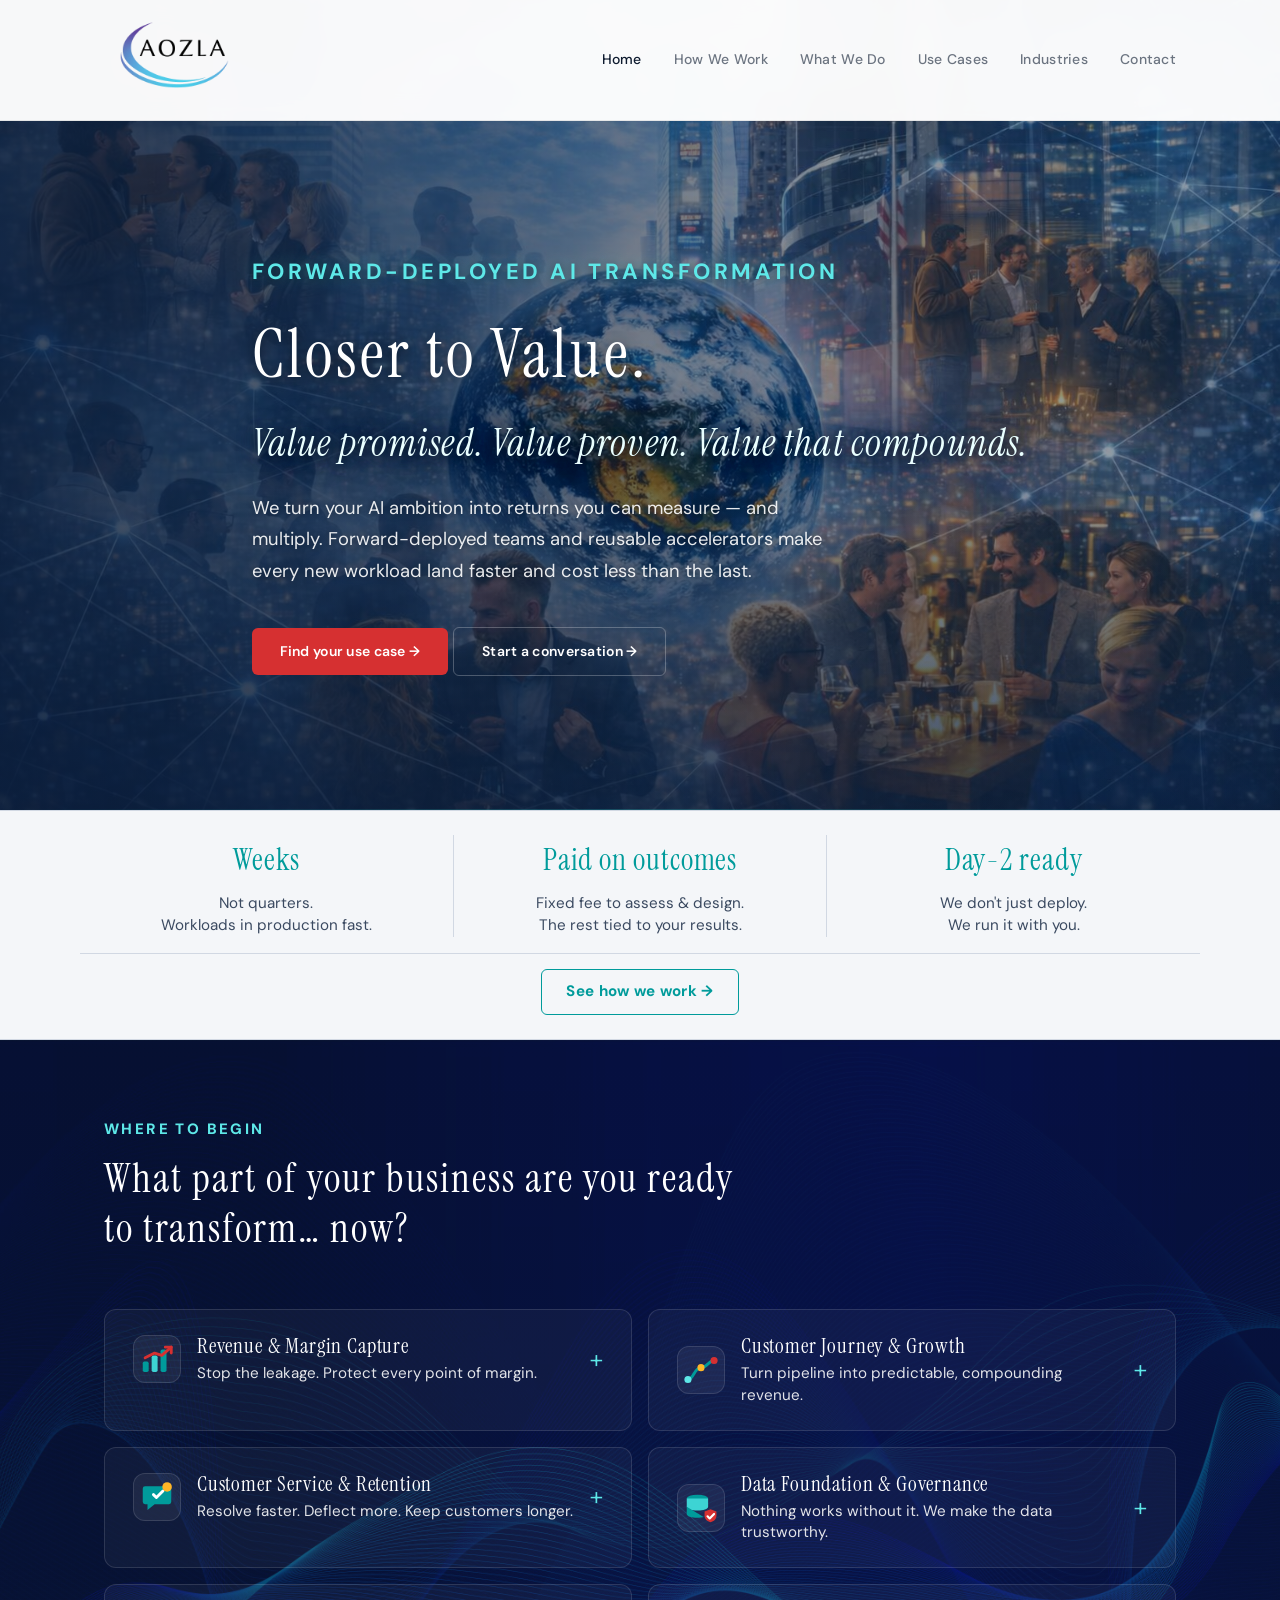
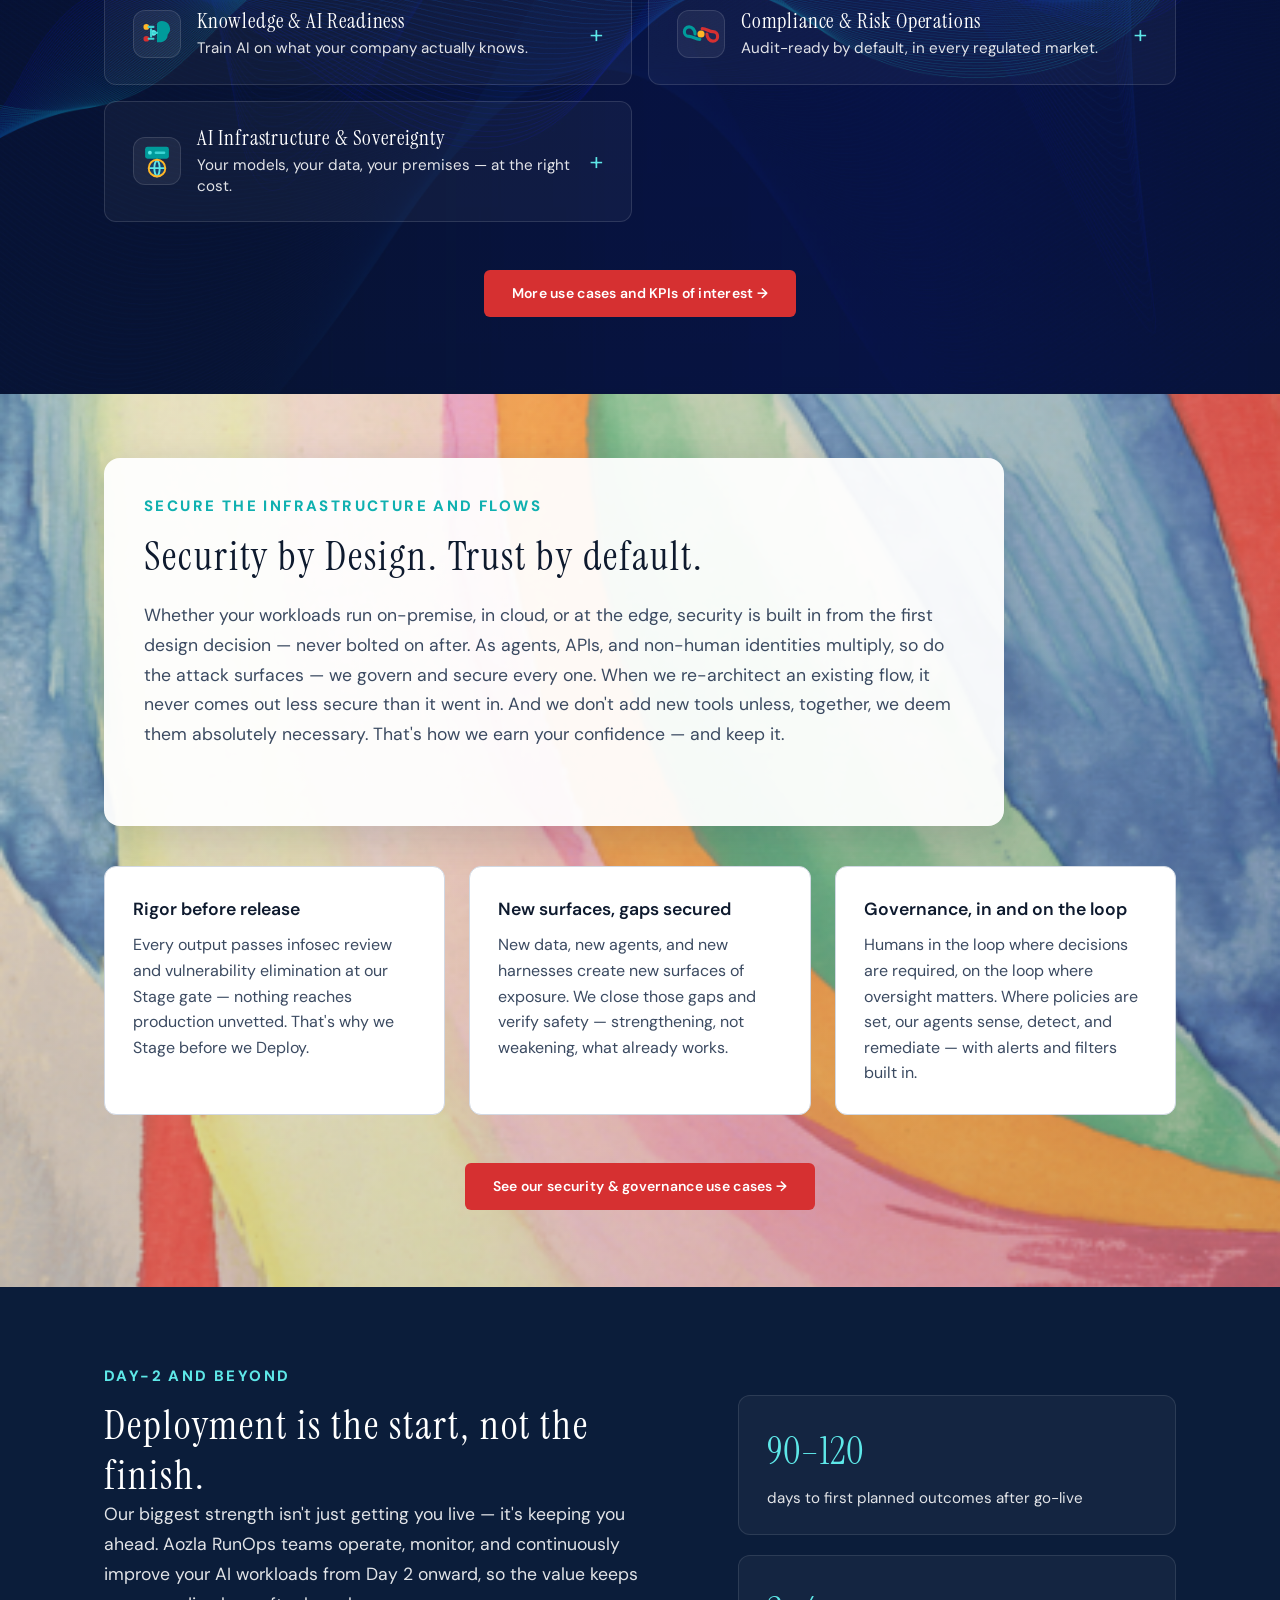
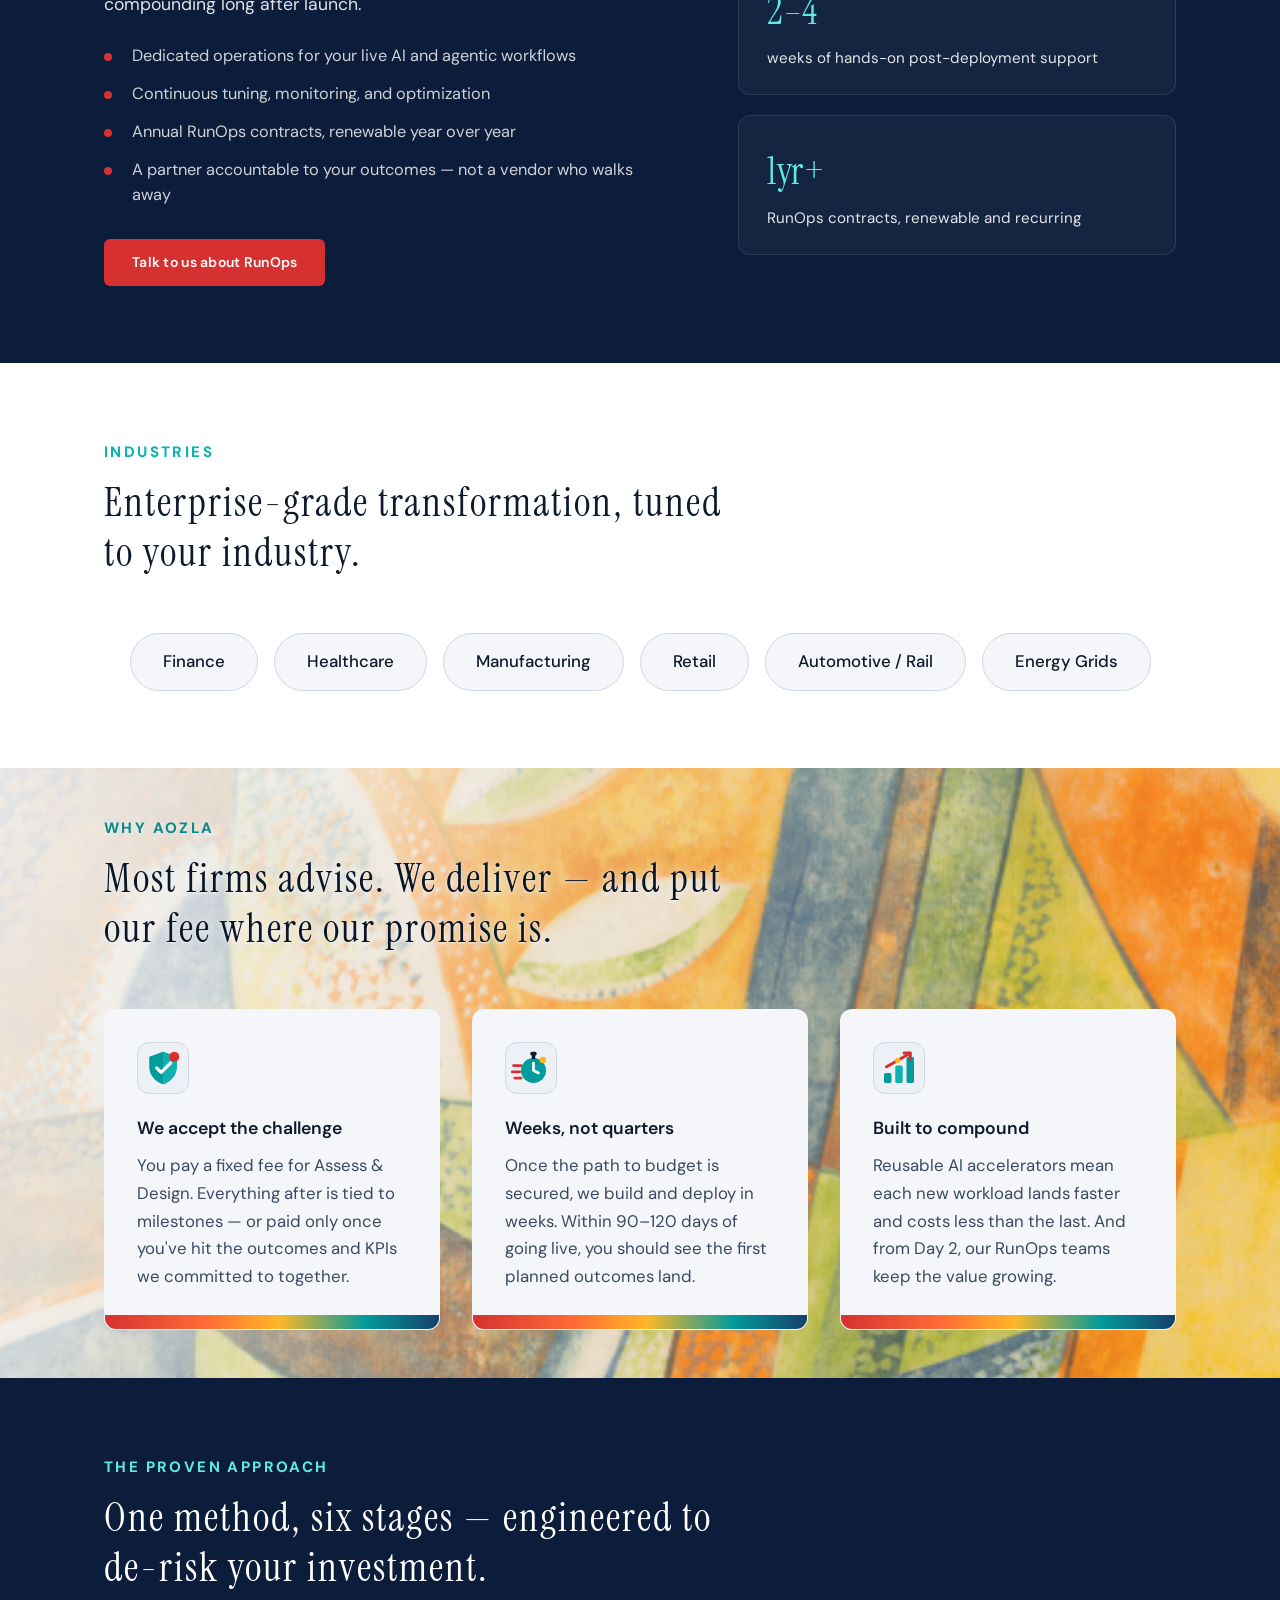
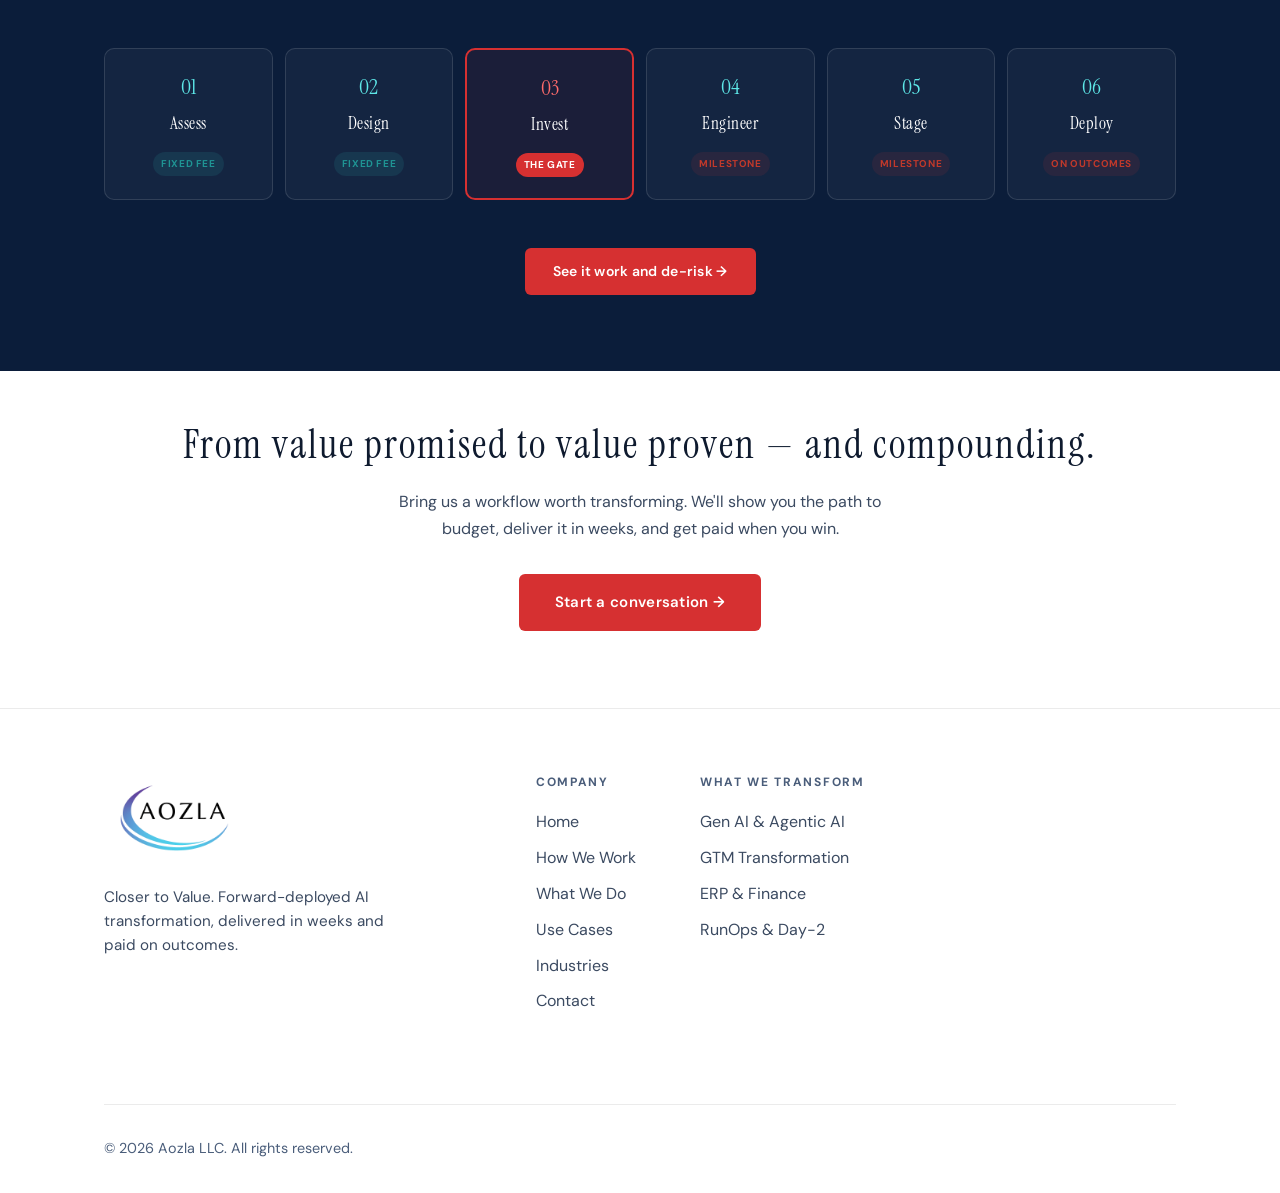
==== index.html @ e50db228 "Add files via upload Why Aozla icons .." ====
<!DOCTYPE html>
<html lang="en">
<head>
  <meta charset="UTF-8">
  <meta name="viewport" content="width=device-width, initial-scale=1.0">
  <meta name="description" content="Aozla is a forward-deployed AI delivery partner. We transform enterprise workflows in weeks, not quarters — and get paid on the outcomes you achieve. Closer to Value.">
  <meta name="keywords" content="AI workflow transformation, forward-deployed engineering, agentic AI, outcome-based pricing, AI delivery, enterprise AI, reusable AI accelerators, AI operations, RunOps">
  <meta name="robots" content="index, follow">
  <title>Aozla — Closer to Value | Forward-Deployed AI Transformation</title>

  <meta property="og:title" content="Aozla — Closer to Value">
  <meta property="og:description" content="Forward-deployed AI transformation, delivered in weeks and paid on outcomes. From value promised to value proven — and compounding.">
  <meta property="og:type" content="website">
  <meta property="og:url" content="https://www.aozla.com">

  <link rel="preconnect" href="https://fonts.googleapis.com">
  <link rel="preconnect" href="https://fonts.gstatic.com" crossorigin>
  <link href="https://fonts.googleapis.com/css2?family=DM+Sans:ital,opsz,wght@0,9..40,300;0,9..40,400;0,9..40,500;0,9..40,600;0,9..40,700;1,9..40,400&family=Instrument+Serif:ital@0;1&display=swap" rel="stylesheet">
  <link rel="stylesheet" href="styles.css?v=65">

<style>
.nav-desktop{display:flex;gap:2rem;align-items:center;}
.nav-desktop a{color:rgba(14,26,46,0.6);font-size:14px;font-weight:500;letter-spacing:0.02em;transition:color 0.2s;}
.nav-desktop a:hover,.nav-desktop a.active{color:#0E1A2E;}
.nav-mobile{display:none;flex-direction:column;background:#ffffff;border-top:2px solid #e0e0e0;box-shadow:0 12px 32px rgba(0,0,0,0.2);}
.nav-mobile.open{display:flex;}
.nav-mobile a{display:block;padding:1.1rem 2rem;font-size:1.1rem;color:#0E1A2E;font-weight:500;border-bottom:1px solid #f0f0f0;font-family:'DM Sans',sans-serif;}
.nav-mobile a:last-child{border-bottom:none;}
.nav-mobile a:hover,.nav-mobile a.active{background:#f4f6f9;}
.nav-toggle{display:none;flex-direction:column;gap:5px;background:none;border:none;cursor:pointer;padding:4px;}
.nav-toggle span{display:block;width:22px;height:2px;background:#0E1A2E;border-radius:2px;}
@media(max-width:768px){
  .nav-desktop{display:none!important;}
  .nav-toggle{display:flex!important;}
  .nav-inner{height:80px!important;}
  .logo-img{height:60px!important;}
}
@media(min-width:769px){
  .nav-mobile{display:none!important;}
}
</style>
</head>
<body>

  <nav class="nav" id="nav">
    <div class="nav-inner">
      <a href="/" class="nav-logo">
        <img src="Aozla-logo.png" alt="Aozla" class="logo-img">
      </a>
      <div class="nav-desktop" id="navDesktop">
        <a href="/" class="active">Home</a>
        <a href="how-we-work.html">How We Work</a>
        <a href="what-we-do.html">What We Do</a>
        <a href="use-cases.html">Use Cases</a>
        <a href="industries.html">Industries</a>
        <a href="contact.html">Contact</a>
      </div>
      <button class="nav-toggle" id="navToggle" aria-label="Toggle menu">
        <span></span><span></span><span></span>
      </button>
    </div>
    <div class="nav-mobile" id="navMobile">
      <a href="/" class="active">Home</a>
      <a href="how-we-work.html">How We Work</a>
      <a href="what-we-do.html">What We Do</a>
      <a href="use-cases.html">Use Cases</a>
      <a href="industries.html">Industries</a>
      <a href="contact.html">Contact</a>
    </div>
  </nav>

  <header class="hero">
    <div class="hero-bg"></div>
    <div class="container hero-content">
      <p class="hero-tag">Forward-Deployed AI Transformation</p>
      <h1 class="hero-title">Closer to Value.</h1>
      <p class="hero-arc">Value promised. Value proven. Value that compounds.</p>
      <p class="hero-subtitle">We turn your AI ambition into returns you can measure — and multiply. Forward-deployed teams and reusable accelerators make every new workload land faster and cost less than the last.</p>
      <div class="hero-actions">
        <a href="use-cases.html" class="btn btn-primary">Find your use case &rarr;</a>
        <a href="contact.html" class="btn btn-outline">Start a conversation &rarr;</a>
      </div>
    </div>
  </header>

  <section class="promise-band">
    <div class="container promise-band-inner">
      <div class="promise-item">
        <span class="promise-figure">Weeks</span>
        <span class="promise-label">Not quarters.<br>Workloads in production fast.</span>
      </div>
      <div class="promise-divider"></div>
      <div class="promise-item">
        <span class="promise-figure">Paid on outcomes</span>
        <span class="promise-label">Fixed fee to assess &amp; design.<br>The rest tied to your results.</span>
      </div>
      <div class="promise-divider"></div>
      <div class="promise-item">
        <span class="promise-figure">Day-2 ready</span>
        <span class="promise-label">We don't just deploy.<br>We run it with you.</span>
      </div>
    </div>
    <div class="container promise-band-foot">
      <a href="how-we-work.html" class="btn promise-band-btn">See how we work &rarr;</a>
    </div>
  </section>

  <section class="section transform-now-section">
    <div class="container">
      <div class="section-header">
        <p class="section-tag">Where to Begin</p>
        <h2 class="section-title">What part of your business are you ready to transform&hellip; now?</h2>
      </div>
      <div class="tn-grid">

        <div class="tn-card" data-target="use-cases.html#finance">
          <button class="tn-head" aria-expanded="false">
            <span class="tn-icon"><svg viewBox="0 0 32 32" fill="none" xmlns="http://www.w3.org/2000/svg">
  <rect x="4" y="18" width="5" height="9" rx="1.5" fill="#009B9B"/>
  <rect x="11.5" y="13" width="5" height="14" rx="1.5" fill="#3DD4D4"/>
  <rect x="19" y="8" width="5" height="19" rx="1.5" fill="#009B9B"/>
  <path d="M23 6 L28 6 L28 11" stroke="#D63031" stroke-width="2.4" stroke-linecap="round" stroke-linejoin="round"/>
  <path d="M6 15 L14 11 L20 13 L28 6" stroke="#D63031" stroke-width="2.4" stroke-linecap="round" stroke-linejoin="round" fill="none"/>
</svg></span>
            <span class="tn-title">Revenue &amp; Margin Capture</span>
            <span class="tn-hook">Stop the leakage. Protect every point of margin.</span>
            <span class="tn-toggle" aria-hidden="true">+</span>
          </button>
          <div class="tn-body">
            <p>Deal-desk review, quote &amp; order processing, margin audit and leakage recovery, renewals, territory &amp; quota assignment, discount governance.</p>
            <a href="use-cases.html#finance" class="tn-link">See the use cases &amp; KPIs &rarr;</a>
          </div>
        </div>

        <div class="tn-card" data-target="use-cases.html#marketing-sales">
          <button class="tn-head" aria-expanded="false">
            <span class="tn-icon"><svg viewBox="0 0 32 32" fill="none" xmlns="http://www.w3.org/2000/svg">
  <path d="M5 24 C10 24 10 14 16 14 C22 14 22 8 27 8" stroke="#009B9B" stroke-width="2.4" stroke-linecap="round" fill="none"/>
  <circle cx="5" cy="24" r="3" fill="#5EE8E8"/>
  <circle cx="16" cy="14" r="3" fill="#FFB627"/>
  <circle cx="27" cy="8" r="3" fill="#D63031"/>
</svg></span>
            <span class="tn-title">Customer Journey &amp; Growth</span>
            <span class="tn-hook">Turn pipeline into predictable, compounding revenue.</span>
            <span class="tn-toggle" aria-hidden="true">+</span>
          </button>
          <div class="tn-body">
            <p>Lead identification, capture, qualification, routing &amp; aging, pipeline progression, cross-sell/upsell, retention.</p>
            <a href="use-cases.html#marketing-sales" class="tn-link">See the use cases &amp; KPIs &rarr;</a>
          </div>
        </div>

        <div class="tn-card" data-target="use-cases.html#marketing-sales">
          <button class="tn-head" aria-expanded="false">
            <span class="tn-icon"><svg viewBox="0 0 32 32" fill="none" xmlns="http://www.w3.org/2000/svg">
  <path d="M6 7 H26 A2 2 0 0 1 28 9 V20 A2 2 0 0 1 26 22 H14 L8 27 V22 H6 A2 2 0 0 1 4 20 V9 A2 2 0 0 1 6 7 Z" fill="#009B9B"/>
  <path d="M13 14 l2.5 2.5 L21 11" stroke="#fff" stroke-width="2.4" stroke-linecap="round" stroke-linejoin="round" fill="none"/>
  <circle cx="24.5" cy="7.5" r="4" fill="#FFB627"/>
</svg></span>
            <span class="tn-title">Customer Service &amp; Retention</span>
            <span class="tn-hook">Resolve faster. Deflect more. Keep customers longer.</span>
            <span class="tn-toggle" aria-hidden="true">+</span>
          </button>
          <div class="tn-body">
            <p>Issue capture, triage, resolution, proactive engagement, ticket deflection, churn prevention.</p>
            <a href="use-cases.html#marketing-sales" class="tn-link">See the use cases &amp; KPIs &rarr;</a>
          </div>
        </div>

        <div class="tn-card" data-target="use-cases.html#security-governance">
          <button class="tn-head" aria-expanded="false">
            <span class="tn-icon"><svg viewBox="0 0 32 32" fill="none" xmlns="http://www.w3.org/2000/svg">
  <ellipse cx="13" cy="8" rx="9" ry="3.2" fill="#009B9B"/>
  <path d="M4 8 V15 C4 16.8 8 18.2 13 18.2 C18 18.2 22 16.8 22 15 V8" fill="#3DD4D4"/>
  <path d="M4 15 V21 C4 22.8 8 24.2 13 24.2 C15 24.2 16.8 24 18.2 23.6" fill="#009B9B"/>
  <path d="M24 17 l5 2 v3.5 c0 3-2.2 4.6-5 5.5 c-2.8-.9-5-2.5-5-5.5 V19 Z" fill="#D63031"/>
  <path d="M21.5 23 l1.8 1.8 L27 21" stroke="#fff" stroke-width="1.8" stroke-linecap="round" stroke-linejoin="round" fill="none"/>
</svg></span>
            <span class="tn-title">Data Foundation &amp; Governance</span>
            <span class="tn-hook">Nothing works without it. We make the data trustworthy.</span>
            <span class="tn-toggle" aria-hidden="true">+</span>
          </button>
          <div class="tn-body">
            <p>Taxonomy, hierarchy, source-of-truth &amp; record, data currency and hygiene, distribution, privacy, IP confidentiality.</p>
            <a href="use-cases.html#security-governance" class="tn-link">See the use cases &amp; KPIs &rarr;</a>
          </div>
        </div>

        <div class="tn-card" data-target="use-cases.html#model-harness">
          <button class="tn-head" aria-expanded="false">
            <span class="tn-icon"><svg viewBox="0 0 32 32" fill="none" xmlns="http://www.w3.org/2000/svg">
  <path d="M20 5 C24.5 5 27 8.5 27 12 C27 14 26 15.5 25 16.5 C25 20 22.5 23 19 23 L16 23 L16 8 C16 6 18 5 20 5 Z" fill="#009B9B"/>
  <circle cx="7" cy="10" r="2.4" fill="#FFB627"/>
  <circle cx="7" cy="20" r="2.4" fill="#D63031"/>
  <circle cx="13" cy="15" r="2.4" fill="#5EE8E8"/>
  <path d="M9 10 H13 M9 20 H13 M13 15 H16 M11 12 L11 18" stroke="#3DD4D4" stroke-width="1.8" stroke-linecap="round"/>
</svg></span>
            <span class="tn-title">Knowledge &amp; AI Readiness</span>
            <span class="tn-hook">Train AI on what your company actually knows.</span>
            <span class="tn-toggle" aria-hidden="true">+</span>
          </button>
          <div class="tn-body">
            <p>Build a repository of explicit knowledge from existing data &mdash; and implicit, tacit knowledge from your people &mdash; so AI and agents are trained on your real institutional knowledge.</p>
            <a href="use-cases.html#model-harness" class="tn-link">See the use cases &amp; KPIs &rarr;</a>
          </div>
        </div>

        <div class="tn-card" data-target="use-cases.html#security-governance">
          <button class="tn-head" aria-expanded="false">
            <span class="tn-icon"><svg viewBox="0 0 32 32" fill="none" xmlns="http://www.w3.org/2000/svg">
  <path d="M11 16 C11 12.5 8.5 10 6 10 C3.5 10 2 12 2 14 C2 16 3.5 18 6 18 C9 18 11.5 20.5 15 20.5" stroke="#009B9B" stroke-width="2.6" stroke-linecap="round" fill="none"/>
  <path d="M21 16 C21 19.5 23.5 22 26 22 C28.5 22 30 20 30 18 C30 16 28.5 14 26 14 C23 14 20.5 11.5 17 11.5" stroke="#D63031" stroke-width="2.6" stroke-linecap="round" fill="none"/>
  <circle cx="16" cy="16" r="3" fill="#FFB627"/>
</svg></span>
            <span class="tn-title">Compliance &amp; Risk Operations</span>
            <span class="tn-hook">Audit-ready by default, in every regulated market.</span>
            <span class="tn-toggle" aria-hidden="true">+</span>
          </button>
          <div class="tn-body">
            <p>Audit readiness, regulatory reporting (SOX, HIPAA, insurance), human-in/on-the-loop controls, multi-country privacy governance.</p>
            <a href="use-cases.html#security-governance" class="tn-link">See the use cases &amp; KPIs &rarr;</a>
          </div>
        </div>

        <div class="tn-card" data-target="use-cases.html#model-harness">
          <button class="tn-head" aria-expanded="false">
            <span class="tn-icon"><svg viewBox="0 0 32 32" fill="none" xmlns="http://www.w3.org/2000/svg">
  <rect x="6" y="4" width="20" height="10" rx="2" fill="#009B9B"/>
  <circle cx="10" cy="9" r="1.6" fill="#5EE8E8"/><rect x="14" y="8" width="9" height="2" rx="1" fill="#3DD4D4"/>
  <circle cx="16" cy="22" r="7" fill="#17406b"/>
  <path d="M9 22 H23 M16 15 C19 18 19 26 16 29 C13 26 13 18 16 15Z" stroke="#5EE8E8" stroke-width="1.6" fill="none"/>
  <circle cx="16" cy="22" r="7" stroke="#FFB627" stroke-width="1.6" fill="none"/>
</svg></span>
            <span class="tn-title">AI Infrastructure &amp; Sovereignty</span>
            <span class="tn-hook">Your models, your data, your premises &mdash; at the right cost.</span>
            <span class="tn-toggle" aria-hidden="true">+</span>
          </button>
          <div class="tn-body">
            <p>On-premise open-weight LLM deployment, data residency, hierarchical model routing, and cost control across the model hierarchy.</p>
            <a href="use-cases.html#model-harness" class="tn-link">See the use cases &amp; KPIs &rarr;</a>
          </div>
        </div>

      </div>
      <div class="model-cta">
        <a href="use-cases.html" class="btn btn-primary">More use cases and KPIs of interest &rarr;</a>
      </div>
    </div>
  </section>

  <section class="section security-section">
    <div class="container">
      <div class="security-textbox">
        <div class="section-header">
          <p class="section-tag">Secure the Infrastructure and Flows</p>
          <h2 class="section-title">Security by Design. Trust by default.</h2>
        </div>
        <p class="security-lead">Whether your workloads run on-premise, in cloud, or at the edge, security is built in from the first design decision &mdash; never bolted on after. As agents, APIs, and non-human identities multiply, so do the attack surfaces &mdash; we govern and secure every one. When we re-architect an existing flow, it never comes out less secure than it went in. And we don't add new tools unless, together, we deem them absolutely necessary. That's how we earn your confidence &mdash; and keep it.</p>
      </div>
      <div class="security-grid">
        <div class="security-item">
          <h3>Rigor before release</h3>
          <p>Every output passes infosec review and vulnerability elimination at our Stage gate &mdash; nothing reaches production unvetted. That's why we Stage before we Deploy.</p>
        </div>
        <div class="security-item">
          <h3>New surfaces, gaps secured</h3>
          <p>New data, new agents, and new harnesses create new surfaces of exposure. We close those gaps and verify safety &mdash; strengthening, not weakening, what already works.</p>
        </div>
        <div class="security-item">
          <h3>Governance, in and on the loop</h3>
          <p>Humans in the loop where decisions are required, on the loop where oversight matters. Where policies are set, our agents sense, detect, and remediate &mdash; with alerts and filters built in.</p>
        </div>
      </div>
      <div class="model-cta">
        <a href="use-cases.html#security-governance" class="btn btn-primary">See our security &amp; governance use cases &rarr;</a>
      </div>
    </div>
  </section>

  <section class="section runops-section">
    <div class="container runops-inner">
      <div class="runops-content">
        <p class="section-tag">Day-2 and Beyond</p>
        <h2 class="section-title">Deployment is the start, not the finish.</h2>
        <p class="runops-lead">Our biggest strength isn't just getting you live &mdash; it's keeping you ahead. Aozla RunOps teams operate, monitor, and continuously improve your AI workloads from Day 2 onward, so the value keeps compounding long after launch.</p>
        <ul class="runops-list">
          <li>Dedicated operations for your live AI and agentic workflows</li>
          <li>Continuous tuning, monitoring, and optimization</li>
          <li>Annual RunOps contracts, renewable year over year</li>
          <li>A partner accountable to your outcomes &mdash; not a vendor who walks away</li>
        </ul>
        <a href="contact.html" class="btn btn-primary">Talk to us about RunOps</a>
      </div>
      <div class="runops-visual">
        <div class="runops-metric">
          <span class="runops-metric-num">90&ndash;120</span>
          <span class="runops-metric-label">days to first planned outcomes after go-live</span>
        </div>
        <div class="runops-metric">
          <span class="runops-metric-num">2&ndash;4</span>
          <span class="runops-metric-label">weeks of hands-on post-deployment support</span>
        </div>
        <div class="runops-metric">
          <span class="runops-metric-num">1yr+</span>
          <span class="runops-metric-label">RunOps contracts, renewable and recurring</span>
        </div>
      </div>
    </div>
  </section>

  <section class="section industries-section">
    <div class="container">
      <div class="section-header">
        <p class="section-tag">Industries</p>
        <h2 class="section-title">Enterprise-grade transformation, tuned to your industry.</h2>
      </div>
      <div class="industries-grid">
        <a href="industries.html" class="industry-pill">Finance</a>
        <a href="industries.html" class="industry-pill">Healthcare</a>
        <a href="industries.html" class="industry-pill">Manufacturing</a>
        <a href="industries.html" class="industry-pill">Retail</a>
        <a href="industries.html" class="industry-pill">Automotive / Rail</a>
        <a href="industries.html" class="industry-pill">Energy Grids</a>
      </div>
    </div>
  </section>

  <section class="section value-section">
    <div class="container">
      <div class="section-header">
        <p class="section-tag">Why Aozla</p>
        <h2 class="section-title">Most firms advise. We deliver — and put our fee where our promise is.</h2>
      </div>
      <div class="value-grid">
        <div class="value-card">
          <div class="value-icon"><svg viewBox="0 0 32 32" fill="none" xmlns="http://www.w3.org/2000/svg">
  <path d="M16 3 L27 7 V15 C27 22 22 27 16 29 C10 27 5 22 5 15 V7 Z" fill="#009B9B"/>
  <path d="M16 3 L27 7 V15 C27 22 22 27 16 29 Z" fill="#0FB0B0"/>
  <path d="M11 16 l3.5 3.5 L22 12" stroke="#fff" stroke-width="2.6" stroke-linecap="round" stroke-linejoin="round" fill="none"/>
  <circle cx="25" cy="7" r="4" fill="#D63031"/>
</svg></div>
          <h3>We accept the challenge</h3>
          <p>You pay a fixed fee for Assess &amp; Design. Everything after is tied to milestones — or paid only once you've hit the outcomes and KPIs we committed to together.</p>
        </div>
        <div class="value-card">
          <div class="value-icon"><svg viewBox="0 0 32 32" fill="none" xmlns="http://www.w3.org/2000/svg">
  <circle cx="18" cy="18" r="10" fill="#009B9B"/>
  <rect x="15.5" y="3" width="5" height="3" rx="1.2" fill="#0E1A2E"/>
  <rect x="16.6" y="5" width="2.8" height="4" rx="1" fill="#0E1A2E"/>
  <path d="M18 18 L18 12 M18 18 L22 20" stroke="#fff" stroke-width="2.2" stroke-linecap="round"/>
  <path d="M2 14 H8 M1 19 H7 M3 24 H8" stroke="#D63031" stroke-width="2.2" stroke-linecap="round"/>
  <circle cx="25.5" cy="9.5" r="2.6" fill="#FFB627"/>
</svg></div>
          <h3>Weeks, not quarters</h3>
          <p>Once the path to budget is secured, we build and deploy in weeks. Within 90&ndash;120 days of going live, you should see the first planned outcomes land.</p>
        </div>
        <div class="value-card">
          <div class="value-icon"><svg viewBox="0 0 32 32" fill="none" xmlns="http://www.w3.org/2000/svg">
  <rect x="4" y="20" width="6" height="8" rx="1.5" fill="#009B9B"/>
  <rect x="13" y="14" width="6" height="14" rx="1.5" fill="#0FB0B0"/>
  <rect x="22" y="7" width="6" height="21" rx="1.5" fill="#009B9B"/>
  <path d="M6 15 L15 10 L25 4" stroke="#D63031" stroke-width="2.4" stroke-linecap="round" stroke-linejoin="round" fill="none"/>
  <path d="M20 4 L25 4 L25 9" stroke="#D63031" stroke-width="2.4" stroke-linecap="round" stroke-linejoin="round"/>
  <circle cx="15" cy="10" r="2.2" fill="#FFB627"/>
</svg></div>
          <h3>Built to compound</h3>
          <p>Reusable AI accelerators mean each new workload lands faster and costs less than the last. And from Day 2, our RunOps teams keep the value growing.</p>
        </div>
      </div>
    </div>
  </section>

  <section class="section proven-section">
    <div class="container">
      <div class="section-header">
        <p class="section-tag">The Proven Approach</p>
        <h2 class="section-title">One method, six stages &mdash; engineered to de-risk your investment.</h2>
      </div>
      <div class="proven-flow">
        <div class="proven-stage">
          <span class="proven-num">01</span>
          <h3>Assess</h3>
          <span class="model-fee model-fee-fixed">Fixed fee</span>
        </div>
        <div class="proven-stage">
          <span class="proven-num">02</span>
          <h3>Design</h3>
          <span class="model-fee model-fee-fixed">Fixed fee</span>
        </div>
        <div class="proven-stage proven-stage-gate">
          <span class="proven-num">03</span>
          <h3>Invest</h3>
          <span class="model-fee model-fee-gate">The Gate</span>
        </div>
        <div class="proven-stage">
          <span class="proven-num">04</span>
          <h3>Engineer</h3>
          <span class="model-fee model-fee-outcome">Milestone</span>
        </div>
        <div class="proven-stage">
          <span class="proven-num">05</span>
          <h3>Stage</h3>
          <span class="model-fee model-fee-outcome">Milestone</span>
        </div>
        <div class="proven-stage">
          <span class="proven-num">06</span>
          <h3>Deploy</h3>
          <span class="model-fee model-fee-outcome">On outcomes</span>
        </div>
      </div>
      <div class="model-cta">
        <a href="how-we-work.html" class="btn btn-primary">See it work and de-risk &rarr;</a>
      </div>
    </div>
  </section>

  <section class="section cta-section">
    <div class="container cta-content">
      <h2>From value promised to value proven &mdash; and compounding.</h2>
      <p>Bring us a workflow worth transforming. We'll show you the path to budget, deliver it in weeks, and get paid when you win.</p>
      <a href="contact.html" class="btn btn-primary btn-lg">Start a conversation &rarr;</a>
    </div>
  </section>

  <footer class="footer">
    <div class="container footer-inner">
      <div class="footer-brand">
        <img src="Aozla-logo.png" alt="Aozla" class="logo-img">
        <p class="footer-tagline">Closer to Value. Forward-deployed AI transformation, delivered in weeks and paid on outcomes.</p>
      </div>
      <div class="footer-links">
        <div class="footer-col">
          <h4>Company</h4>
          <a href="/">Home</a>
          <a href="how-we-work.html">How We Work</a>
          <a href="what-we-do.html">What We Do</a>
          <a href="use-cases.html">Use Cases</a>
          <a href="industries.html">Industries</a>
          <a href="contact.html">Contact</a>
        </div>
        <div class="footer-col">
          <h4>What We Transform</h4>
          <a href="what-we-do.html">Gen AI &amp; Agentic AI</a>
          <a href="what-we-do.html">GTM Transformation</a>
          <a href="what-we-do.html">ERP &amp; Finance</a>
          <a href="what-we-do.html">RunOps &amp; Day-2</a>
        </div>
      </div>
      <div class="footer-bottom">
        <p>&copy; 2026 Aozla LLC. All rights reserved.</p>
      </div>
    </div>
  </footer>

  <script src="main.js?v=3"></script>
</body>
</html>
---- styles.css ----
/* ============================================
   AOZLA — Global Stylesheet
   ============================================ */

:root {
  /* Brand Colors — derived from the Aozla logo (dark navy + teal accent) */
  --navy:       #0B1D3A;
  --navy-mid:   #142D54;
  --navy-light: #1A3A6B;
  --teal:       #2CB5B5;
  --teal-dark:  #1F9494;
  --teal-light: #3DD4D4;
  --slate:      #4A5D7A;
  --light-grey: #F4F6F9;
  --mid-grey:   #D1D8E3;
  --dark-text:  #0E1A2E;
  --body-text:  #3B4A61;
  --white:      #FFFFFF;
  --red-accent: #C0392B; /* from the Aozla logo "Value" red */

  /* Typography */
  --font-display: 'Instrument Serif', Georgia, serif;
  --font-body:    'DM Sans', -apple-system, BlinkMacSystemFont, sans-serif;

  /* Spacing */
  --section-pad: clamp(3rem, 6vw, 5rem);
  --container-max: 1120px;

  /* Transitions */
  --ease: cubic-bezier(0.25, 0.46, 0.45, 0.94);
}

/* Reset & Base */
*, *::before, *::after { box-sizing: border-box; margin: 0; padding: 0; }

html {
  scroll-behavior: smooth;
  -webkit-font-smoothing: antialiased;
}

body {
  font-family: var(--font-body);
  color: var(--body-text);
  line-height: 1.65;
  font-size: 18px;
  background: var(--white);
}

img { max-width: 100%; display: block; }
a { color: inherit; text-decoration: none; }

.container {
  max-width: var(--container-max);
  margin: 0 auto;
  padding: 0 1.5rem;
}

/* ============================================
   NAVIGATION
   ============================================ */
.nav {
  position: fixed;
  top: 0; left: 0; right: 0;
  z-index: 100;
  background: rgba(255, 255, 255, 0.97);
  backdrop-filter: blur(12px);
  -webkit-backdrop-filter: blur(12px);
  border-bottom: 1px solid rgba(0,0,0,0.08);
  transition: background 0.3s var(--ease);
}
.nav-inner {
  max-width: var(--container-max);
  margin: 0 auto;
  padding: 0 1.5rem;
  display: flex;
  align-items: center;
  justify-content: space-between;
  height: 120px;
}
.nav-logo {
  display: flex;
  align-items: center;
  gap: 0.5rem;
}
.logo-mark {
  display: inline-flex;
  align-items: center;
  justify-content: center;
  width: 32px; height: 32px;
  background: var(--teal);
  color: var(--white);
  border-radius: 50%;
  font-family: var(--font-body);
  font-weight: 700;
  font-size: 14px;
  letter-spacing: 0;
}
.logo-text {
  font-family: var(--font-body);
  font-weight: 700;
  font-size: 18px;
  letter-spacing: 0.12em;
  color: var(--white);
}
.logo-img {
  height: 100px;
  width: auto;
}
.nav-links {
  display: none;
  list-style: none;
  gap: 2rem;
}
@media (min-width: 769px) {
  .nav-links {
    display: flex;
  }
}
.nav-links a {
  color: rgba(14, 26, 46, 0.6);
  font-size: 14px;
  font-weight: 500;
  letter-spacing: 0.02em;
  transition: color 0.2s;
  position: relative;
}
.nav-links a:hover,
.nav-links a.active {
  color: var(--dark-text);
}
.nav-links a.active::after {
  content: '';
  position: absolute;
  bottom: -4px;
  left: 0; right: 0;
  height: 2px;
  background: var(--teal);
  border-radius: 2px;
}

/* Mobile Toggle */
.nav-toggle {
  display: none;
  flex-direction: column;
  gap: 5px;
  background: none;
  border: none;
  cursor: pointer;
  padding: 4px;
}
.nav-toggle span {
  display: block;
  width: 22px;
  height: 2px;
  background: var(--dark-text);
  border-radius: 2px;
  transition: transform 0.3s, opacity 0.3s;
}

/* ============================================
   HERO
   ============================================ */
.hero {
  position: relative;
  min-height: 90vh;
  display: flex;
  align-items: center;
  background: #0E1A2E;
  overflow: hidden;
  padding-top: 120px;
}
.hero-bg {
  position: absolute;
  inset: 0;
  background: url('hero-bg.png') center center / cover no-repeat;
  opacity: 0.65;
  pointer-events: none;
}
.hero::before {
  content: '';
  position: absolute;
  inset: 0;
  background:
    linear-gradient(to right, rgba(11,29,58,0.7) 0%, rgba(11,29,58,0.45) 40%, rgba(11,29,58,0.2) 65%, rgba(11,29,58,0.1) 100%),
    linear-gradient(to top, rgba(11,29,58,0.6) 0%, transparent 40%);
  z-index: 1;
  pointer-events: none;
}
.hero::after {
  content: '';
  position: absolute;
  bottom: 0; left: 0; right: 0;
  height: 1px;
  background: linear-gradient(90deg, transparent, rgba(44,181,181,0.3), transparent);
  z-index: 2;
}
.hero-content {
  position: relative;
  z-index: 3;
  padding: 4rem 0;
}
.hero-tag {
  font-size: 22px;
  font-weight: 700;
  letter-spacing: 0.16em;
  text-transform: uppercase;
  color: #5EE8E8;
  margin-bottom: 1.5rem;
  text-shadow: 0 0 16px rgba(94,232,232,0.4), 0 1px 8px rgba(0,0,0,0.5);
}
.hero-title {
  font-family: var(--font-display);
  font-size: clamp(2.5rem, 5.5vw, 4.2rem);
  font-weight: 400;
  line-height: 1.2;
  letter-spacing: 0.05em;
  color: var(--white);
  margin-bottom: 1.5rem;
  max-width: 700px;
  text-shadow: 0 2px 12px rgba(0,0,0,0.5);
}
.hero-subtitle {
  font-size: clamp(1rem, 1.8vw, 1.15rem);
  line-height: 1.7;
  color: rgba(255,255,255,0.9);
  max-width: 600px;
  margin-bottom: 2.5rem;
  text-shadow: 0 1px 6px rgba(0,0,0,0.4);
}
}
.hero-actions {
  display: flex;
  gap: 1rem;
  flex-wrap: wrap;
}

/* ============================================
   BUTTONS
   ============================================ */
.btn {
  display: inline-flex;
  align-items: center;
  justify-content: center;
  padding: 0.75rem 1.75rem;
  font-family: var(--font-body);
  font-size: 14px;
  font-weight: 600;
  letter-spacing: 0.02em;
  border-radius: 6px;
  border: none;
  cursor: pointer;
  transition: all 0.25s var(--ease);
}
.btn-primary {
  background: #D63031;
  color: var(--white);
}
.btn-primary:hover {
  background: #C0392B;
  transform: translateY(-1px);
  box-shadow: 0 4px 16px rgba(214,48,49,0.35);
}
.btn-outline {
  background: transparent;
  color: var(--white);
  border: 1.5px solid rgba(255,255,255,0.25);
}
.btn-outline:hover {
  border-color: rgba(255,255,255,0.5);
  background: rgba(255,255,255,0.05);
}
.btn-outline-dark {
  background: #EAF6F6;
  color: var(--teal-dark);
  border: 1.5px solid #BEE3E3;
  margin-left: 0.75rem;
}
.btn-outline-dark:hover {
  border-color: var(--teal);
  color: var(--teal-dark);
  background: #D6EFEF;
}
.btn-lg {
  padding: 1rem 2.25rem;
  font-size: 15px;
}
.btn-full {
  width: 100%;
}

/* ============================================
   SECTIONS
   ============================================ */
.section {
  padding: var(--section-pad) 0;
}
.section-header {
  margin-bottom: 3.5rem;
}
.section-tag {
  font-size: 15px;
  font-weight: 800;
  letter-spacing: 0.16em;
  text-transform: uppercase;
  color: #0FB0B0;
  margin-bottom: 0.75rem;
}
.section-title {
  font-family: var(--font-display);
  font-size: clamp(1.75rem, 3.5vw, 2.5rem);
  font-weight: 400;
  line-height: 1.25;
  letter-spacing: 0.05em;
  color: var(--dark-text);
  max-width: 650px;
}

/* ============================================
   VALUE CARDS
   ============================================ */
.value-grid {
  display: grid;
  grid-template-columns: repeat(3, 1fr);
  gap: 2rem;
}
.value-card {
  position: relative;
  padding: 2rem;
  padding-bottom: 2.4rem;
  background: var(--light-grey);
  border-radius: 12px;
  border: 1px solid transparent;
  overflow: hidden;
  transition: all 0.3s var(--ease);
}
.value-card::after {
  content: '';
  position: absolute;
  left: 0;
  right: 0;
  bottom: 0;
  height: 14px;
  background: linear-gradient(90deg, #D63031 0%, #FF6B35 30%, #FFB627 52%, #009B9B 78%, #17406b 100%);
}
.value-card:hover {
  border-color: var(--mid-grey);
  transform: translateY(-2px);
  box-shadow: 0 8px 32px rgba(11,29,58,0.06);
}
.value-icon {
  display: inline-flex;
  align-items: center;
  justify-content: center;
  width: 52px; height: 52px;
  border-radius: 12px;
  background: #EDF0F4;
  border: 1px solid var(--mid-grey);
  margin-bottom: 1.25rem;
}
.value-icon svg { width: 40px; height: 40px; display: block; }
.value-card h3 {
  font-family: var(--font-body);
  font-size: 1.1rem;
  font-weight: 600;
  color: var(--dark-text);
  margin-bottom: 0.6rem;
}
.value-card p {
  font-size: 1.05rem;
  line-height: 1.65;
  color: var(--body-text);
}

/* ============================================
   FOCUS AREAS GRID
   ============================================ */
.focus-section {
  background: var(--navy);
}
.focus-section .section-tag { color: #5EE8E8; font-size: 15px; }
.focus-section .section-title { color: var(--white); letter-spacing: 0.05em; }

.focus-grid {
  display: grid;
  grid-template-columns: repeat(2, 1fr);
  gap: 3px;
  background: rgba(94,232,232,0.28);
  border-radius: 12px;
  overflow: hidden;
}
.focus-item {
  display: block;
  padding: 2rem 2.25rem;
  background: var(--navy);
  transition: background 0.3s var(--ease);
  position: relative;
}
.focus-item:hover {
  background: var(--navy-mid);
}
.focus-number {
  font-size: 18px;
  font-weight: 700;
  color: #5EE8E8;
  letter-spacing: 0.08em;
  display: block;
  margin-bottom: 0.75rem;
}
.focus-item h3 {
  font-family: var(--font-display);
  font-size: 1.35rem;
  font-weight: 400;
  letter-spacing: 0.05em;
  color: var(--white);
  margin-bottom: 0.5rem;
}
.focus-item p {
  font-size: 1.05rem;
  line-height: 1.7;
  color: rgba(255,255,255,0.88);
}
.focus-arrow {
  position: absolute;
  top: 2rem; right: 2rem;
  font-size: 1.25rem;
  color: var(--teal);
  opacity: 0;
  transform: translateX(-8px);
  transition: all 0.3s var(--ease);
}
.focus-item:hover .focus-arrow {
  opacity: 1;
  transform: translateX(0);
}

/* ============================================
   INDUSTRIES
   ============================================ */
.industries-grid {
  display: flex;
  flex-wrap: wrap;
  gap: 1rem;
  justify-content: center;
}
.industry-pill {
  padding: 0.9rem 2rem;
  background: var(--light-grey);
  border: 1.5px solid var(--mid-grey);
  border-radius: 50px;
  font-size: 1.05rem;
  font-weight: 500;
  color: var(--dark-text);
  transition: all 0.25s var(--ease);
}
.industry-pill:hover {
  background: var(--navy);
  color: var(--white);
  border-color: var(--navy);
  transform: translateY(-2px);
}

/* ============================================
   INDUSTRY BLOCKS (Industries page)
   ============================================ */
.industry-blocks {
  display: flex;
  flex-direction: column;
  gap: 2.5rem;
}
.industry-block {
  display: flex;
  gap: 2rem;
  align-items: flex-start;
  padding: 2.5rem;
  background: var(--light-grey);
  border-radius: 12px;
  border: 1px solid transparent;
  transition: all 0.3s var(--ease);
}
.industry-block:hover {
  border-color: var(--mid-grey);
  box-shadow: 0 8px 32px rgba(11,29,58,0.05);
}
.industry-block-icon {
  flex-shrink: 0;
  width: 48px; height: 48px;
  color: #D63031;
}
.industry-block-icon svg { width: 100%; height: 100%; }
.industry-block h2 {
  font-family: var(--font-display);
  font-size: 1.5rem;
  font-weight: 400;
  letter-spacing: 0.05em;
  color: var(--dark-text);
  margin-bottom: 0.6rem;
}
.industry-block p {
  font-size: 1.05rem;
  line-height: 1.7;
}

/* ============================================
   SERVICE BLOCKS (What We Do page)
   ============================================ */
.service-block {
  display: flex;
  gap: 2.5rem;
  align-items: flex-start;
  padding: 3rem 0;
  border-bottom: 1px solid var(--mid-grey);
}
.service-block:first-child { padding-top: 0; }
.service-block:last-child { border-bottom: 1px solid var(--mid-grey); }

.service-label {
  font-size: 18px;
  font-weight: 700;
  color: var(--teal-dark);
  letter-spacing: 0.06em;
  flex-shrink: 0;
  padding-top: 0.3rem;
}
.service-content h2 {
  font-family: var(--font-display);
  font-size: 1.65rem;
  font-weight: 400;
  letter-spacing: 0.05em;
  color: var(--dark-text);
  margin-bottom: 0.75rem;
}
.service-content p {
  font-size: 1.05rem;
  line-height: 1.75;
  margin-bottom: 0.75rem;
}
.tech-logos {
  display: flex;
  flex-wrap: wrap;
  gap: 0.5rem;
  margin-top: 1rem;
}
.tech-tag {
  padding: 0.35rem 0.85rem;
  background: var(--light-grey);
  border: 1px solid var(--mid-grey);
  border-radius: 4px;
  font-size: 0.9rem;
  font-weight: 500;
  color: var(--slate);
}

/* ============================================
   CONTACT
   ============================================ */
.contact-layout {
  display: grid;
  grid-template-columns: 1fr 1.4fr;
  gap: 4rem;
  align-items: start;
}
.contact-info-block {
  margin-bottom: 2rem;
}
.contact-info-block h3 {
  font-size: 14px;
  font-weight: 700;
  letter-spacing: 0.14em;
  text-transform: uppercase;
  color: var(--teal-dark);
  margin-bottom: 0.4rem;
}
.contact-info-block a,
.contact-info-block p {
  font-size: 1rem;
  color: var(--dark-text);
}
.contact-info-block a:hover {
  color: var(--teal);
}

.contact-form {
  display: flex;
  flex-direction: column;
  gap: 1.25rem;
}
.form-group label {
  display: block;
  font-size: 13px;
  font-weight: 600;
  color: var(--dark-text);
  margin-bottom: 0.4rem;
}
.form-group input,
.form-group textarea {
  width: 100%;
  padding: 0.8rem 1rem;
  font-family: var(--font-body);
  font-size: 1.05rem;
  border: 1.5px solid var(--mid-grey);
  border-radius: 8px;
  background: var(--white);
  color: var(--dark-text);
  transition: border-color 0.2s;
  outline: none;
}
.form-group input:focus,
.form-group textarea:focus {
  border-color: var(--teal);
}
.form-group input::placeholder,
.form-group textarea::placeholder {
  color: var(--slate);
  opacity: 0.5;
}
.form-group textarea { resize: vertical; }

/* ============================================
   CTA SECTION
   ============================================ */
.cta-section {
  background: var(--light-grey);
  text-align: center;
}
.cta-content h2 {
  font-family: var(--font-display);
  font-size: clamp(1.75rem, 3.5vw, 2.5rem);
  font-weight: 400;
  letter-spacing: 0.05em;
  color: var(--dark-text);
  margin-bottom: 0.75rem;
}
.cta-content p {
  font-size: 1rem;
  color: var(--body-text);
  max-width: 500px;
  margin: 0 auto 2rem;
}

/* ============================================
   PAGE HERO (inner pages)
   ============================================ */
.page-hero {
  background: var(--navy);
  padding: calc(120px + 4rem) 0 3.5rem;
  position: relative;
  overflow: hidden;
}
.page-hero::before {
  content: '';
  position: absolute;
  inset: 0;
  background: radial-gradient(ellipse 60% 50% at 30% 60%, rgba(44,181,181,0.08) 0%, transparent 70%);
  pointer-events: none;
}
.page-hero .section-tag { color: #5EE8E8; font-size: 15px; }
.page-hero-title {
  font-family: var(--font-display);
  font-size: clamp(2rem, 4.5vw, 3rem);
  font-weight: 400;
  line-height: 1.2;
  letter-spacing: 0.05em;
  color: var(--white);
  margin-bottom: 1rem;
  max-width: 650px;
  position: relative;
}
.page-hero-subtitle {
  font-size: clamp(0.95rem, 1.6vw, 1.1rem);
  line-height: 1.7;
  color: rgba(255,255,255,0.88);
  max-width: 550px;
  position: relative;
}

/* ============================================
   FOOTER
   ============================================ */
.footer {
  background: var(--white);
  padding: 4rem 0 2rem;
  border-top: 1px solid rgba(0,0,0,0.08);
}
.footer-inner {
  display: grid;
  grid-template-columns: 1.2fr 2fr;
  gap: 3rem;
}
.footer-brand .logo-mark,
.footer-brand .logo-text {
  vertical-align: middle;
}
.footer-brand .logo-mark { margin-right: 0.4rem; }
.footer-tagline {
  margin-top: 0.75rem;
  font-size: 0.95rem;
  color: var(--body-text);
  max-width: 280px;
  line-height: 1.6;
}
.footer-links {
  display: flex;
  gap: 4rem;
}
.footer-col h4 {
  font-size: 12px;
  font-weight: 700;
  letter-spacing: 0.14em;
  text-transform: uppercase;
  color: var(--slate);
  margin-bottom: 1rem;
}
.footer-col a {
  display: block;
  font-size: 1rem;
  color: var(--body-text);
  margin-bottom: 0.6rem;
  transition: color 0.2s;
}
.footer-col a:hover { color: var(--dark-text); }

.footer-bottom {
  grid-column: 1 / -1;
  padding-top: 2rem;
  margin-top: 2rem;
  border-top: 1px solid rgba(0,0,0,0.08);
}
.footer-bottom p {
  font-size: 0.9rem;
  color: var(--slate);
}

/* ============================================
   ANIMATIONS
   ============================================ */
@keyframes fadeUp {
  from { opacity: 0; transform: translateY(24px); }
  to   { opacity: 1; transform: translateY(0); }
}
.hero-tag      { animation: fadeUp 0.6s var(--ease) 0.1s both; }
.hero-title    { animation: fadeUp 0.6s var(--ease) 0.2s both; }
.hero-subtitle { animation: fadeUp 0.6s var(--ease) 0.35s both; }
.hero-actions  { animation: fadeUp 0.6s var(--ease) 0.5s both; }

/* ============================================
   RESPONSIVE
   ============================================ */
@media (max-width: 768px) {
  .nav-inner {
    height: 80px;
  }
  .logo-img {
    height: 60px;
  }
  .nav-toggle { display: flex; }
  .nav-links {
    display: none;
    position: fixed;
    top: 80px; left: 0; right: 0;
    bottom: 0;
    background: #FFFFFF;
    flex-direction: column;
    align-items: center;
    justify-content: center;
    gap: 2.5rem;
    z-index: 200;
    border-top: 1px solid rgba(0,0,0,0.1);
  }
  .nav-links.open {
    display: flex;
  }
  .nav-links a {
    font-size: 1.25rem;
    color: var(--dark-text);
  }
  .nav-links a.active {
    color: var(--dark-text);
  }

  .hero {
    padding-top: 80px;
  }

  .value-grid {
    grid-template-columns: 1fr;
  }
  .focus-grid {
    grid-template-columns: 1fr;
  }
  .contact-layout {
    grid-template-columns: 1fr;
    gap: 2.5rem;
  }
  .footer-inner {
    grid-template-columns: 1fr;
  }
  .footer-links {
    gap: 2rem;
  }
  .service-block {
    flex-direction: column;
    gap: 0.75rem;
  }
  .industry-block {
    flex-direction: column;
    gap: 1rem;
  }
  .hero {
    min-height: 75vh;
  }
  .page-hero {
    padding: calc(80px + 3rem) 0 2.5rem;
  }
}

@media (max-width: 480px) {
  .hero-actions {
    flex-direction: column;
  }
  .hero-actions .btn {
    width: 100%;
    text-align: center;
  }
  .btn-outline-dark {
    margin-left: 0;
    margin-top: 0.75rem;
  }
}

/* ============================================
   HERO ARC (three-beat positioning line)
   ============================================ */
.hero-arc {
  font-family: var(--font-display);
  font-size: clamp(1.6rem, 3.2vw, 2.4rem);
  font-weight: 400;
  font-style: italic;
  letter-spacing: 0.03em;
  line-height: 1.3;
  color: #EAFFFF;
  margin-bottom: 1.5rem;
  /* Fog / halo: layered soft shadows lift the text off the busy image */
  text-shadow:
    0 0 18px rgba(11,29,58,0.85),
    0 0 32px rgba(11,29,58,0.75),
    0 0 60px rgba(11,29,58,0.6),
    0 2px 10px rgba(0,0,0,0.5);
}
@media (max-width: 768px) {
  .hero-arc {
    font-size: 1.5rem;
    /* stronger fog on mobile so every word — including "compounds" — stays legible */
    text-shadow:
      0 0 14px rgba(11,29,58,0.95),
      0 0 26px rgba(11,29,58,0.9),
      0 0 44px rgba(11,29,58,0.8),
      0 2px 8px rgba(0,0,0,0.6);
  }
}

/* ============================================
   PROMISE BAND
   ============================================ */
.promise-band {
  background: var(--light-grey);
  border-top: 1px solid var(--mid-grey);
  border-bottom: 1px solid var(--mid-grey);
  padding: 1.5rem 0;
}
.promise-band-inner {
  display: flex;
  align-items: flex-start;
  justify-content: space-between;
  gap: 1.5rem;
}
.promise-item {
  flex: 1;
  text-align: center;
}
.promise-figure {
  display: block;
  font-family: var(--font-display);
  font-size: clamp(1.4rem, 2.4vw, 1.9rem);
  color: #009B9B;
  letter-spacing: 0.03em;
  margin-bottom: 0.4rem;
}
.promise-label {
  display: block;
  font-size: 0.95rem;
  color: var(--body-text);
  line-height: 1.5;
  min-height: 2.85em;
}
.promise-divider {
  width: 1px;
  align-self: stretch;
  background: var(--mid-grey);
}

/* ============================================
   SIX-STAGE MODEL
   ============================================ */
.model-section { background: var(--light-grey); }
.model-flow {
  display: grid;
  grid-template-columns: repeat(3, 1fr);
  gap: 1.5rem;
}
.model-stage {
  position: relative;
  background: var(--white);
  border: 1px solid var(--mid-grey);
  border-radius: 12px;
  padding: 2rem 1.75rem;
  transition: all 0.3s var(--ease);
}
.model-stage:hover {
  transform: translateY(-3px);
  box-shadow: 0 12px 32px rgba(11,29,58,0.08);
}
.model-stage-gate {
  border-color: #D63031;
  border-width: 2px;
  background: linear-gradient(180deg, #fff 0%, #fdf3f3 100%);
}
.model-num {
  font-family: var(--font-display);
  font-size: 2.2rem;
  color: var(--teal-dark);
  display: block;
  margin-bottom: 0.5rem;
  letter-spacing: 0.03em;
}
.model-stage-gate .model-num { color: #D63031; }
.model-stage h3 {
  font-family: var(--font-display);
  font-size: 1.4rem;
  font-weight: 400;
  letter-spacing: 0.05em;
  color: var(--dark-text);
  margin-bottom: 0.6rem;
}
.model-stage p {
  font-size: 1rem;
  line-height: 1.6;
  color: var(--body-text);
  margin-bottom: 1.25rem;
}
.model-fee {
  display: inline-block;
  font-size: 0.8rem;
  font-weight: 700;
  letter-spacing: 0.06em;
  text-transform: uppercase;
  padding: 0.35rem 0.85rem;
  border-radius: 50px;
}
.model-fee-fixed {
  background: rgba(44,181,181,0.12);
  color: var(--teal-dark);
}
.model-fee-gate {
  background: #D63031;
  color: #fff;
}
.model-fee-outcome {
  background: rgba(214,48,49,0.1);
  color: #C0392B;
}
.model-cta {
  text-align: center;
  margin-top: 3rem;
}

/* ============================================
   RUNOPS / DAY-2
   ============================================ */
.runops-section { background: var(--navy); }
.runops-section .section-tag { color: #5EE8E8; font-size: 15px; }
.runops-section .section-title { color: var(--white); letter-spacing: 0.05em; }
.runops-inner {
  display: grid;
  grid-template-columns: 1.3fr 1fr;
  gap: 4rem;
  align-items: center;
}
.runops-lead {
  font-size: 1.1rem;
  line-height: 1.7;
  color: rgba(255,255,255,0.88);
  margin-bottom: 1.5rem;
}
.runops-list {
  list-style: none;
  margin: 0 0 2rem;
  padding: 0;
}
.runops-list li {
  position: relative;
  padding-left: 1.75rem;
  margin-bottom: 0.85rem;
  font-size: 1.02rem;
  color: rgba(255,255,255,0.8);
  line-height: 1.5;
}
.runops-list li::before {
  content: '';
  position: absolute;
  left: 0; top: 0.55em;
  width: 8px; height: 8px;
  border-radius: 50%;
  background: #D63031;
}
.runops-visual {
  display: flex;
  flex-direction: column;
  gap: 1.25rem;
}
.runops-metric {
  background: rgba(255,255,255,0.04);
  border: 1px solid rgba(255,255,255,0.1);
  border-radius: 12px;
  padding: 1.5rem 1.75rem;
}
.runops-metric-num {
  display: block;
  font-family: var(--font-display);
  font-size: 2.4rem;
  color: #5EE8E8;
  letter-spacing: 0.02em;
  margin-bottom: 0.25rem;
}
.runops-metric-label {
  display: block;
  font-size: 0.95rem;
  color: rgba(255,255,255,0.88);
  line-height: 1.5;
}

/* ============================================
   RESPONSIVE — new sections
   ============================================ */
@media (max-width: 768px) {
  .promise-band-inner {
    flex-direction: column;
    gap: 0;
    align-items: stretch;
  }
  .promise-item {
    text-align: left;
    padding: 1.25rem 0;
    border-bottom: 1px solid rgba(255,255,255,0.1);
  }
  .promise-item:last-child {
    border-bottom: none;
  }
  .promise-figure {
    margin-bottom: 0.25rem;
  }
  .promise-label {
    min-height: 0;
  }
  .promise-divider { display: none; }
  .model-flow {
    grid-template-columns: 1fr;
  }
  .runops-inner {
    grid-template-columns: 1fr;
    gap: 2.5rem;
  }
}

/* ============================================
   STAGE DETAIL ROWS (How We Work page)
   ============================================ */
.stage-detail {
  display: flex;
  gap: 2rem;
  align-items: flex-start;
  padding: 2rem 0;
  border-bottom: 1px solid var(--mid-grey);
}
.stage-detail:last-child { border-bottom: none; }
.stage-detail-num {
  font-family: var(--font-display);
  font-size: 2.6rem;
  color: var(--teal-dark);
  flex-shrink: 0;
  line-height: 1;
  letter-spacing: 0.03em;
  min-width: 70px;
}
.stage-detail-gate .stage-detail-num { color: #D63031; }
.stage-detail-body h3 {
  font-family: var(--font-display);
  font-size: 1.5rem;
  font-weight: 400;
  letter-spacing: 0.05em;
  color: var(--dark-text);
  margin-bottom: 0.6rem;
  display: flex;
  align-items: center;
  gap: 1rem;
  flex-wrap: wrap;
}
.stage-detail-body p {
  font-size: 1.05rem;
  line-height: 1.7;
  color: var(--body-text);
}
.stage-tag {
  font-family: var(--font-body);
  font-size: 0.72rem;
  font-weight: 700;
  letter-spacing: 0.06em;
  text-transform: uppercase;
  padding: 0.3rem 0.75rem;
  border-radius: 50px;
}
.stage-tag-fixed { background: rgba(44,181,181,0.12); color: var(--teal-dark); }
.stage-tag-gate { background: #D63031; color: #fff; }
.stage-tag-outcome { background: rgba(214,48,49,0.1); color: #C0392B; }

@media (max-width: 768px) {
  .stage-detail { flex-direction: column; gap: 0.5rem; }
  .stage-detail-num { font-size: 2rem; min-width: 0; }
}

/* ============================================
   USE CASES PAGE
   ============================================ */
.uc-section-alt { background: var(--light-grey); }
.uc-group-head {
  max-width: 720px;
  margin-bottom: 2.5rem;
}
.uc-group-num {
  font-family: var(--font-display);
  font-size: 1.1rem;
  color: var(--teal-dark);
  letter-spacing: 0.12em;
  display: block;
  margin-bottom: 0.4rem;
}
.uc-group-head h2 {
  font-family: var(--font-display);
  font-size: clamp(1.6rem, 3vw, 2.1rem);
  font-weight: 400;
  letter-spacing: 0.05em;
  color: var(--dark-text);
  margin-bottom: 0.6rem;
}
.uc-group-head p {
  font-size: 1.05rem;
  line-height: 1.6;
  color: var(--body-text);
}
.uc-grid {
  display: grid;
  grid-template-columns: repeat(3, 1fr);
  gap: 1.5rem;
}
.uc-card {
  position: relative;
  background: var(--white);
  border: 1px solid var(--mid-grey);
  border-radius: 12px;
  padding: 1.75rem;
  padding-bottom: 2.4rem;
  overflow: hidden;
  display: flex;
  flex-direction: column;
  transition: all 0.3s var(--ease);
}
.uc-card::after {
  content: '';
  position: absolute;
  left: 0; right: 0; bottom: 0;
  height: 12px;
  background: var(--brand-strip);
}
.uc-section-alt .uc-card { background: var(--white); }
.uc-card:hover {
  transform: translateY(-3px);
  box-shadow: 0 12px 32px rgba(11,29,58,0.08);
  border-color: var(--teal);
}
.uc-card h3 {
  font-family: var(--font-body);
  font-size: 1.1rem;
  font-weight: 600;
  color: var(--dark-text);
  margin-bottom: 0.5rem;
  line-height: 1.3;
}
.uc-card > p {
  font-size: 0.98rem;
  line-height: 1.6;
  color: var(--body-text);
  margin-bottom: 1.25rem;
  flex-grow: 1;
}
.uc-kpis {
  border-top: 1px solid var(--mid-grey);
  padding-top: 1rem;
  display: flex;
  flex-direction: column;
  gap: 0.5rem;
}
.uc-kpi-label {
  font-size: 0.72rem;
  font-weight: 700;
  letter-spacing: 0.1em;
  text-transform: uppercase;
  color: var(--teal-dark);
}
.uc-kpi {
  position: relative;
  padding-left: 1.4rem;
  font-size: 0.92rem;
  line-height: 1.4;
  color: var(--dark-text);
  font-weight: 500;
}
.uc-kpi::before {
  content: '';
  position: absolute;
  left: 0; top: 0.5em;
  width: 7px; height: 7px;
  border-radius: 50%;
  background: #D63031;
}
@media (max-width: 900px) {
  .uc-grid { grid-template-columns: repeat(2, 1fr); }
}
@media (max-width: 768px) {
  .uc-grid { grid-template-columns: 1fr; }
}

/* ============================================
   MEASURE-YOUR-OUTCOMES VALUE BAND (How We Work)
   ============================================ */
.measure-band {
  background: linear-gradient(135deg, #0E2240 0%, #17406b 100%);
  padding: 3rem 0;
  border-top: 1px solid rgba(255,255,255,0.08);
  border-bottom: 1px solid rgba(255,255,255,0.08);
}
.measure-band-inner {
  display: flex;
  align-items: center;
  justify-content: space-between;
  gap: 2.5rem;
  flex-wrap: wrap;
}
.measure-band-text {
  flex: 1;
  min-width: 280px;
}
.measure-band-text h2 {
  font-family: var(--font-display);
  font-size: clamp(1.6rem, 3vw, 2.2rem);
  font-weight: 400;
  letter-spacing: 0.05em;
  color: #FFB627;
  margin-bottom: 0.6rem;
  text-shadow: 0 0 18px rgba(255,182,39,0.25);
}
.measure-band-text p {
  font-size: 1.05rem;
  line-height: 1.65;
  color: rgba(255,255,255,0.8);
  max-width: 620px;
}
.measure-band .btn {
  flex-shrink: 0;
}
@media (max-width: 768px) {
  .measure-band-inner {
    flex-direction: column;
    align-items: flex-start;
    gap: 1.5rem;
  }
  .measure-band .btn {
    width: 100%;
    text-align: center;
  }
}

/* ============================================
   USE CASES — CATEGORY TABS
   ============================================ */
.uc-tabs {
  position: sticky;
  top: 120px;
  z-index: 40;
  background-color: #17406b;
  background-image: linear-gradient(rgba(11,29,58,0.28), rgba(11,29,58,0.28)), url('aozla-img-23.png');
  background-size: cover;
  background-position: center;
  border-bottom: 1px solid rgba(255,255,255,0.12);
  box-shadow: 0 6px 18px rgba(11,29,58,0.18);
}
.uc-tabs-inner {
  position: relative;
  display: flex;
  flex-wrap: wrap;
  gap: 0.5rem;
  padding-top: 0.9rem;
  padding-bottom: 0.9rem;
}
.uc-tabs-inner a {
  display: inline-block;
  padding: 0.5rem 1.15rem;
  font-size: 0.9rem;
  font-weight: 700;
  letter-spacing: 0.01em;
  color: #0E1A2E;
  background: #ffffff;
  border: 1px solid transparent;
  border-radius: 50px;
  white-space: nowrap;
  transition: all 0.2s var(--ease);
}
.uc-tab-suffix {
  font-size: 0.7rem;
  font-weight: 500;
  color: #64748b;
  opacity: 1;
  margin-left: 0.2rem;
}
.uc-tabs-inner a:hover .uc-tab-suffix { opacity: 0.85; }
.uc-tabs-inner a:hover {
  background: #ffffff;
  color: #0E1A2E;
  box-shadow: 0 4px 14px rgba(0,0,0,0.25);
  transform: translateY(-1px);
}
/* offset anchor jumps so sticky nav + tabs don't cover section headers */
.uc-section { scroll-margin-top: 200px; }

/* Narrow screens: horizontal scroll with clear cues */
@media (max-width: 900px) {
  .uc-tabs {
    top: 80px;
  }
  .uc-tabs-inner {
    flex-wrap: nowrap;
    overflow-x: auto;
    -webkit-overflow-scrolling: touch;
    scroll-snap-type: x proximity;
    padding-bottom: 1.5rem;
    /* right-edge fade to signal more content */
    -webkit-mask-image: linear-gradient(to right, #000 88%, transparent 100%);
    mask-image: linear-gradient(to right, #000 88%, transparent 100%);
  }
  .uc-tabs-inner a { scroll-snap-align: start; }
  /* slim visible scrollbar as a second cue */
  .uc-tabs-inner::-webkit-scrollbar { height: 4px; }
  .uc-tabs-inner::-webkit-scrollbar-thumb {
    background: var(--mid-grey);
    border-radius: 4px;
  }
  .uc-tabs-inner { scrollbar-width: thin; scrollbar-color: var(--mid-grey) transparent; }
  /* explicit swipe hint under the tabs */
  .uc-tabs::after {
    content: "\2190  swipe for more  \2192";
    display: block;
    text-align: center;
    font-size: 0.68rem;
    font-weight: 600;
    letter-spacing: 0.08em;
    text-transform: uppercase;
    color: rgba(255,255,255,0.85);
    padding: 0 0 0.5rem;
    opacity: 0.9;
  }
  .uc-section { scroll-margin-top: 150px; }
}
@media (min-width: 901px) {
  /* On desktop, if tabs ever overflow, still allow wrap so all show */
  .uc-tabs-inner { flex-wrap: wrap; }
}

/* ============================================
   SECURITY & TRUST (Home)
   ============================================ */
.security-section {
  padding-top: 4rem;
  background-color: #17406b;
  background-image: linear-gradient(135deg, rgba(255,255,255,0.10) 0%, rgba(11,29,58,0.15) 100%), url('aozla-img-13.png');
  background-size: cover;
  background-position: center;
}
.security-textbox {
  background: rgba(255,255,255,0.94);
  border-radius: 16px;
  padding: 2.25rem 2.5rem;
  margin-bottom: 2.5rem;
  max-width: 900px;
  box-shadow: 0 12px 40px rgba(11,29,58,0.14);
}
.security-section .section-header {
  margin-bottom: 1.25rem;
}
.security-lead {
  font-size: 1.1rem;
  line-height: 1.7;
  color: var(--body-text);
  max-width: 820px;
  margin-bottom: 2.5rem;
}
.security-grid {
  display: grid;
  grid-template-columns: repeat(3, 1fr);
  gap: 1.5rem;
  margin-bottom: 2.5rem;
}
.security-item {
  background: #FFFFFF;
  border: 1px solid var(--mid-grey);
  border-radius: 12px;
  padding: 1.75rem;
  transition: box-shadow 0.25s var(--ease), transform 0.25s var(--ease), border-color 0.25s var(--ease);
}
.security-item:hover {
  border-color: transparent;
  transform: translateY(-4px);
  box-shadow: 0 16px 38px rgba(11,29,58,0.22);
}
.security-item h3 {
  font-family: var(--font-body);
  font-size: 1.1rem;
  font-weight: 600;
  color: var(--dark-text);
  margin-bottom: 0.5rem;
}
.security-item p {
  font-size: 1rem;
  line-height: 1.6;
  color: var(--body-text);
}
@media (max-width: 768px) {
  .security-grid { grid-template-columns: 1fr; }
}

/* ============================================
   TRANSFORM NOW — self-selection entry
   ============================================ */
.transform-now-section {
  position: relative;
  background: var(--navy);
  background-image: linear-gradient(rgba(11,29,58,0.55), rgba(11,29,58,0.66)), url('aozla-img-2.jpg');
  background-size: cover;
  background-position: center;
}
.transform-now-section .section-tag { color: #5EE8E8; font-size: 15px; }
.transform-now-section .section-title { color: var(--white); letter-spacing: 0.05em; }
.tn-grid {
  display: grid;
  grid-template-columns: repeat(2, 1fr);
  gap: 1rem;
}
.tn-card {
  background: rgba(255,255,255,0.04);
  border: 1px solid rgba(255,255,255,0.12);
  border-radius: 12px;
  overflow: hidden;
  transition: border-color 0.25s var(--ease), background 0.25s var(--ease);
}
.tn-card:hover {
  border-color: rgba(94,232,232,0.5);
  background: rgba(255,255,255,0.06);
}
.tn-head {
  width: 100%;
  text-align: left;
  background: none;
  border: none;
  cursor: pointer;
  padding: 1.5rem 1.75rem;
  display: grid;
  grid-template-columns: auto 1fr auto;
  grid-template-areas: "icon title toggle" "icon hook toggle";
  gap: 0.25rem 1rem;
  align-items: center;
  font-family: var(--font-body);
}
.tn-icon {
  grid-area: icon;
  display: inline-flex;
  align-items: center;
  justify-content: center;
  width: 48px;
  height: 48px;
  border-radius: 12px;
  background: rgba(255,255,255,0.06);
  border: 1px solid rgba(255,255,255,0.12);
}
.tn-icon svg { width: 38px; height: 38px; display: block; }
.tn-card:hover .tn-icon {
  background: rgba(94,232,232,0.10);
  border-color: rgba(94,232,232,0.35);
}
.tn-title {
  grid-area: title;
  font-family: var(--font-display);
  font-size: 1.3rem;
  font-weight: 400;
  letter-spacing: 0.04em;
  color: var(--white);
  line-height: 1.2;
}
.tn-hook {
  grid-area: hook;
  font-size: 0.95rem;
  color: rgba(255,255,255,0.88);
  line-height: 1.4;
}
.tn-toggle {
  grid-area: toggle;
  font-size: 1.6rem;
  font-weight: 300;
  color: #5EE8E8;
  line-height: 1;
  transition: transform 0.25s var(--ease);
}
.tn-card.open .tn-toggle { transform: rotate(45deg); }
.tn-body {
  max-height: 0;
  overflow: hidden;
  transition: max-height 0.3s var(--ease);
  padding: 0 1.75rem;
}
.tn-card.open .tn-body {
  max-height: 320px;
  padding-bottom: 1.5rem;
}
.tn-body p {
  font-size: 0.98rem;
  line-height: 1.6;
  color: rgba(255,255,255,0.9);
  margin-bottom: 0.9rem;
  padding-top: 0.25rem;
  border-top: 1px solid rgba(255,255,255,0.1);
}
.tn-link {
  font-size: 0.9rem;
  font-weight: 700;
  letter-spacing: 0.03em;
  color: #5EE8E8;
}
.tn-link:hover { color: #8af3f3; }

/* Mobile: whole card is a jump link; hide toggle + body */
@media (max-width: 768px) {
  .tn-grid { grid-template-columns: 1fr; }
  .tn-toggle { display: none; }
  .tn-body { display: none !important; }
  .tn-head { cursor: pointer; }
}

/* ============================================
   PROMISE BAND — operator hook link
   ============================================ */
.promise-band-foot {
  text-align: center;
  margin-top: 1rem;
  padding-top: 0.9rem;
  border-top: 1px solid var(--mid-grey);
}
.promise-band-btn {
  display: inline-flex;
  align-items: center;
  padding: 0.6rem 1.5rem;
  font-size: 0.95rem;
  font-weight: 700;
  letter-spacing: 0.02em;
  color: #009B9B;
  background: transparent;
  border: 1.5px solid #009B9B;
  border-radius: 6px;
  transition: all 0.2s var(--ease);
}
.promise-band-btn:hover {
  background: #009B9B;
  color: #fff;
  transform: translateY(-1px);
}


/* ============================================
   SITE REVIEW 2 — spacing + alternation + proven
   ============================================ */
/* Why Aozla tighter */
.value-section {
  background: var(--light-grey);
  background-image: linear-gradient(120deg, rgba(244,246,249,0.90) 0%, rgba(244,246,249,0.72) 20%, rgba(244,246,249,0.30) 40%, rgba(244,246,249,0.10) 65%, rgba(244,246,249,0.05) 100%), url('aozla-img-4.png');
  background-size: cover;
  background-position: center;
  padding-top: 3rem;
  padding-bottom: 3rem;
}

/* Home section background alternation */
.industries-section { background: var(--white); }
.cta-section { background: var(--white); }
.proven-section { background: var(--navy); }

/* The Proven Approach — compact one-row tiles */
.proven-section .section-tag { color: #5EE8E8; font-size: 15px; }
.proven-section .section-title { color: var(--white); letter-spacing: 0.05em; }
.proven-flow {
  display: grid;
  grid-template-columns: repeat(6, 1fr);
  gap: 0.75rem;
  margin-bottom: 2rem;
}
.proven-stage {
  background: rgba(255,255,255,0.04);
  border: 1px solid rgba(255,255,255,0.12);
  border-radius: 10px;
  padding: 1.25rem 0.75rem;
  text-align: center;
}
.proven-stage-gate {
  border-color: #D63031;
  border-width: 2px;
  background: rgba(214,48,49,0.08);
}
.proven-num {
  font-family: var(--font-display);
  font-size: 1.4rem;
  color: #5EE8E8;
  display: block;
  margin-bottom: 0.25rem;
}
.proven-stage-gate .proven-num { color: #ff6b6b; }
.proven-stage h3 {
  font-family: var(--font-display);
  font-size: 1.05rem;
  font-weight: 400;
  letter-spacing: 0.03em;
  color: var(--white);
  margin-bottom: 0.6rem;
}
.proven-stage .model-fee {
  font-size: 0.62rem;
  padding: 0.25rem 0.5rem;
}
@media (max-width: 768px) {
  .proven-flow { grid-template-columns: repeat(2, 1fr); }
}

/* Use Cases — tighter, equal top/bottom section spacing */
.uc-section {
  padding-top: 2.75rem;
  padding-bottom: 2.75rem;
}
.uc-group-head { margin-bottom: 1.75rem; }


/* Use Cases — final CTA gets light-grey to contrast the white Insurance section above */
.uc-section + .cta-section { background: var(--light-grey); }
.section-rule {
  border: none;
  border-top: 1px solid var(--mid-grey);
  margin: 2.5rem 0 0;
}


/* What We Do — tighten space above the final CTA */
.section + .cta-section { padding-top: 2.5rem; }

/* Use Cases — "Interested?" pill */
.uc-pill {
  display: inline-flex;
  align-items: center;
  align-self: flex-start;
  margin-top: 1.1rem;
  padding: 0.32rem 1rem;
  font-size: 0.78rem;
  font-weight: 700;
  letter-spacing: 0.03em;
  color: #0E1A2E;
  background: #EDF0F4;
  border: 1.5px solid var(--mid-grey);
  border-radius: 50px;
  transition: all 0.2s var(--ease);
}
.uc-pill:hover {
  background: #0B1D3A;
  color: #ffffff;
  border-color: transparent;
  transform: translateY(-1px);
  box-shadow: 0 6px 16px rgba(11,29,58,0.3);
}


/* ============================================
   PAGE-HERO BACKGROUND IMAGES (per page)
   ============================================ */
.page-hero.ph-how {
  background-image: linear-gradient(rgba(11,29,58,0.55), rgba(11,29,58,0.66)), url('aozla-img-5.png');
  background-size: cover; background-position: center;
}
.page-hero.ph-what {
  background-image: linear-gradient(rgba(11,29,58,0.55), rgba(11,29,58,0.66)), url('aozla-img-6.jpg');
  background-size: cover; background-position: center;
}
.page-hero.ph-usecases {
  background-image: linear-gradient(rgba(11,29,58,0.55), rgba(11,29,58,0.66)), url('aozla-img-7.png');
  background-size: cover; background-position: center;
}
.page-hero.ph-industries {
  background-image: linear-gradient(rgba(11,29,58,0.55), rgba(11,29,58,0.66)), url('aozla-img-11.jpg');
  background-size: cover; background-position: center;
}
.page-hero.ph-contact {
  background-image: linear-gradient(rgba(11,29,58,0.55), rgba(11,29,58,0.66)), url('aozla-abstract-lines-waves-colors-3.jpg');
  background-size: cover; background-position: center;
}


/* Why Aozla heading — stronger contrast over the reduced-fog image */
.value-section .section-title {
  color: #0A1526;
  text-shadow: 0 1px 10px rgba(244,246,249,0.9), 0 1px 2px rgba(244,246,249,0.9);
}
.value-section .section-tag {
  color: #0B8A8A;
  text-shadow: 0 1px 6px rgba(244,246,249,0.85);
}
/* ============================================================
   AOZLA COMPONENT LIBRARY — Reusable Tile & Button Standards
   (Apply these classes to any element. Documented per the
   TILE DESIGN and BUTTON DESIGN standards.)
   ============================================================ */

:root {
  --brand-strip: linear-gradient(90deg, #D63031 0%, #FF6B35 30%, #FFB627 52%, #009B9B 78%, #17406b 100%);
  --brand-collage: linear-gradient(90deg, #D63031 0%, #FF6B35 24%, #E23E7B 48%, #0FB0B0 76%, #0A6E6E 100%);
  --brand-collage-rev: linear-gradient(270deg, #D63031 0%, #FF6B35 24%, #E23E7B 48%, #0FB0B0 76%, #0A6E6E 100%);
  --tile-radius: 12px;
  --btn-radius: 8px;
}

/* ------------------------------------------------------------
   TILE TYPE 1 — POP TO WHITE, no strip, hover shadow
   Sits on a grey/light section; pops to white + lifts on hover.
   Usage: <div class="az-tile az-tile-1"> ... </div>
   ------------------------------------------------------------ */
.az-tile {
  border-radius: var(--tile-radius);
  padding: 1.75rem;
  position: relative;
  transition: background 0.25s var(--ease), box-shadow 0.25s var(--ease),
              transform 0.25s var(--ease), border-color 0.25s var(--ease);
}
.az-tile-1 {
  background: #EDF0F4;
  border: 1px solid var(--mid-grey);
}
.az-tile-1:hover {
  background: #FFFFFF;
  border-color: transparent;
  transform: translateY(-4px);
  box-shadow: 0 14px 34px rgba(11,29,58,0.14);
}

/* ------------------------------------------------------------
   TILE TYPE 2 — BRANDED STRIP, white inside, hover shadow
   White tile with a brand-collage strip cupping the bottom;
   lifts + shadow on hover. Works on any background.
   Usage: <div class="az-tile az-tile-2"> ... </div>
   ------------------------------------------------------------ */
.az-tile-2 {
  background: #FFFFFF;
  border: 1px solid var(--mid-grey);
  overflow: hidden;
  padding-bottom: 2.1rem;
}
.az-tile-2::after {
  content: '';
  position: absolute;
  left: 0; right: 0; bottom: 0;
  height: 14px;
  background: var(--brand-strip);
}
.az-tile-2:hover {
  transform: translateY(-4px);
  box-shadow: 0 14px 34px rgba(11,29,58,0.16);
  border-color: transparent;
}

/* ------------------------------------------------------------
   TILE TYPE 3 — BRANDED STRIP, white inside, PERMANENT shadow
   Same as Type 2 but the shadow/halo is always on (static).
   Usage: <div class="az-tile az-tile-3"> ... </div>
   ------------------------------------------------------------ */
.az-tile-3 {
  background: #FFFFFF;
  border: 1px solid transparent;
  overflow: hidden;
  padding-bottom: 2.1rem;
  box-shadow: 0 10px 30px rgba(11,29,58,0.12);
}
.az-tile-3::after {
  content: '';
  position: absolute;
  left: 0; right: 0; bottom: 0;
  height: 14px;
  background: var(--brand-strip);
}
.az-tile-3:hover {
  transform: translateY(-3px);
  box-shadow: 0 16px 38px rgba(11,29,58,0.18);
}

/* ============================================================
   BUTTON STANDARDS — reusable, hover shadow on all types
   Base: <a class="azb ..."> Label &rarr;</a>
   ============================================================ */
.azb {
  display: inline-flex;
  align-items: center;
  gap: 0.4rem;
  padding: 0.75rem 1.6rem;
  font-family: var(--font-body);
  font-size: 0.95rem;
  font-weight: 700;
  letter-spacing: 0.02em;
  border-radius: var(--btn-radius);
  cursor: pointer;
  border: 1.5px solid transparent;
  background: transparent;
  transition: background 0.25s var(--ease), color 0.25s var(--ease),
              border-color 0.25s var(--ease), box-shadow 0.25s var(--ease),
              transform 0.2s var(--ease);
  text-decoration: none;
}
.azb:hover { transform: translateY(-1px); }

/* TYPE 1 — Solid RED, white text, hover shadow */
.azb-1 {
  background: #D63031;
  color: #fff;
  border-color: #D63031;
}
.azb-1:hover {
  background: #C0392B;
  border-color: #C0392B;
  box-shadow: 0 8px 22px rgba(214,48,49,0.35);
}

/* TYPE 2 — TRANSPARENT, outline, stays transparent on hover + shadow
   Set text/outline color via modifier: .azb-on-dark or .azb-on-light */
.azb-2 { background: transparent; }
.azb-2:hover { box-shadow: 0 8px 22px rgba(0,0,0,0.22); }

/* TYPE 3 — TRANSPARENT outline → FILLS with solid color on hover + shadow
   Default fill teal; override with --azb-fill / --azb-fill-text */
.azb-3 {
  background: transparent;
}
.azb-3:hover {
  background: var(--azb-fill, #009B9B);
  color: var(--azb-fill-text, #fff);
  border-color: var(--azb-fill, #009B9B);
  box-shadow: 0 8px 22px rgba(0,0,0,0.22);
}

/* TYPE 4 — TRANSPARENT outline → fills with BRAND COLLAGE on hover + shadow */
.azb-4 { background: transparent; }
.azb-4:hover {
  background: var(--brand-collage);
  color: #fff;
  border-color: transparent;
  box-shadow: 0 8px 24px rgba(11,29,58,0.28);
}
.azb-4:hover { border-width: 0; padding: calc(0.75rem + 1.5px) calc(1.6rem + 1.5px); }

/* TYPE 5 — BRAND COLLAGE fill; gradient REVERSES on hover + shadow
   Uses a layered background so we can cross-fade L→R to R→L */
.azb-5 {
  position: relative;
  color: #fff;
  border: none;
  padding: calc(0.75rem + 1.5px) calc(1.6rem + 1.5px);
  background: var(--brand-collage);
  overflow: hidden;
  isolation: isolate;
}
.azb-5::before {
  content: '';
  position: absolute; inset: 0;
  background: var(--brand-collage-rev);
  opacity: 0;
  transition: opacity 0.35s var(--ease);
  z-index: -1;
}
.azb-5:hover::before { opacity: 1; }
.azb-5:hover {
  box-shadow: 0 8px 24px rgba(11,29,58,0.30);
}

/* Text/outline color modifiers for transparent buttons (Types 2-4) */
.azb-on-dark  { color: #fff; border-color: rgba(255,255,255,0.55); }
.azb-on-light { color: var(--dark-text); border-color: var(--mid-grey); }
.azb-on-teal  { color: #009B9B; border-color: #009B9B; }
.azb-on-red   { color: #D63031; border-color: #D63031; }
.azb-on-amber { color: #B8860B; border-color: #FFB627; }

/* TYPE 1B — Solid WHITE, black text, hover shadow */
.azb-1b {
  background: #FFFFFF;
  color: #0E1A2E;
  border-color: #FFFFFF;
}
.azb-1b:hover {
  background: #FFFFFF;
  border-color: #FFFFFF;
  box-shadow: 0 8px 22px rgba(11,29,58,0.28);
}

/* TYPE 6 — Solid-fill PILL (grey / black / white), hover shadow
   Default: light grey with dark text. Override with modifiers below. */
.azb-6 {
  border-radius: 50px;
  background: var(--pill-bg, #EDF0F4);
  color: var(--pill-text, #0E1A2E);
  border: 1.5px solid var(--pill-border, transparent);
}
.azb-6:hover {
  box-shadow: 0 8px 22px rgba(11,29,58,0.22);
}
/* Type 6 color presets */
.azb-6-grey  { --pill-bg:#EDF0F4; --pill-text:#0E1A2E; --pill-border:var(--mid-grey); }
.azb-6-black { --pill-bg:#0E1A2E; --pill-text:#ffffff; --pill-border:transparent; }
.azb-6-white { --pill-bg:#ffffff; --pill-text:#0E1A2E; --pill-border:var(--mid-grey); }

/* TYPE 7 — Solid PILL (grey/black/white) -> BRAND COLLAGE on hover, L->R */
.azb-7 {
  border-radius: 50px;
  background: var(--pill-bg, #EDF0F4);
  color: var(--pill-text, #0E1A2E);
  border: 1.5px solid var(--pill-border, transparent);
  position: relative;
  overflow: hidden;
  isolation: isolate;
}
.azb-7::before {
  content: '';
  position: absolute; inset: 0;
  background: var(--brand-collage);
  opacity: 0;
  transition: opacity 0.3s var(--ease);
  z-index: -1;
}
.azb-7:hover { color: #fff; border-color: transparent; box-shadow: 0 8px 22px rgba(11,29,58,0.24); }
.azb-7:hover::before { opacity: 1; }
.azb-7-grey  { --pill-bg:#EDF0F4; --pill-text:#0E1A2E; --pill-border:var(--mid-grey); }
.azb-7-black { --pill-bg:#0E1A2E; --pill-text:#ffffff; --pill-border:transparent; }
.azb-7-white { --pill-bg:#ffffff; --pill-text:#0E1A2E; --pill-border:var(--mid-grey); }

/* TYPE 8 — Solid LIGHT pill -> SOLID BRAND color on hover
   Default: light grey + black text -> midnight blue + white text.
   Override target via --pill8-hover-bg / --pill8-hover-text */
.azb-8 {
  border-radius: 50px;
  background: var(--pill8-bg, #EDF0F4);
  color: var(--pill8-text, #0E1A2E);
  border: 1.5px solid var(--pill8-border, var(--mid-grey));
}
.azb-8:hover {
  background: var(--pill8-hover-bg, #0B1D3A);
  color: var(--pill8-hover-text, #ffffff);
  border-color: transparent;
  box-shadow: 0 8px 22px rgba(11,29,58,0.24);
}
/* Type 8 hover-color presets */
.azb-8-navy { --pill8-hover-bg:#0B1D3A; --pill8-hover-text:#ffffff; }
.azb-8-red  { --pill8-hover-bg:#D63031; --pill8-hover-text:#ffffff; }
.azb-8-teal { --pill8-hover-bg:#009B9B; --pill8-hover-text:#0E1A2E; }
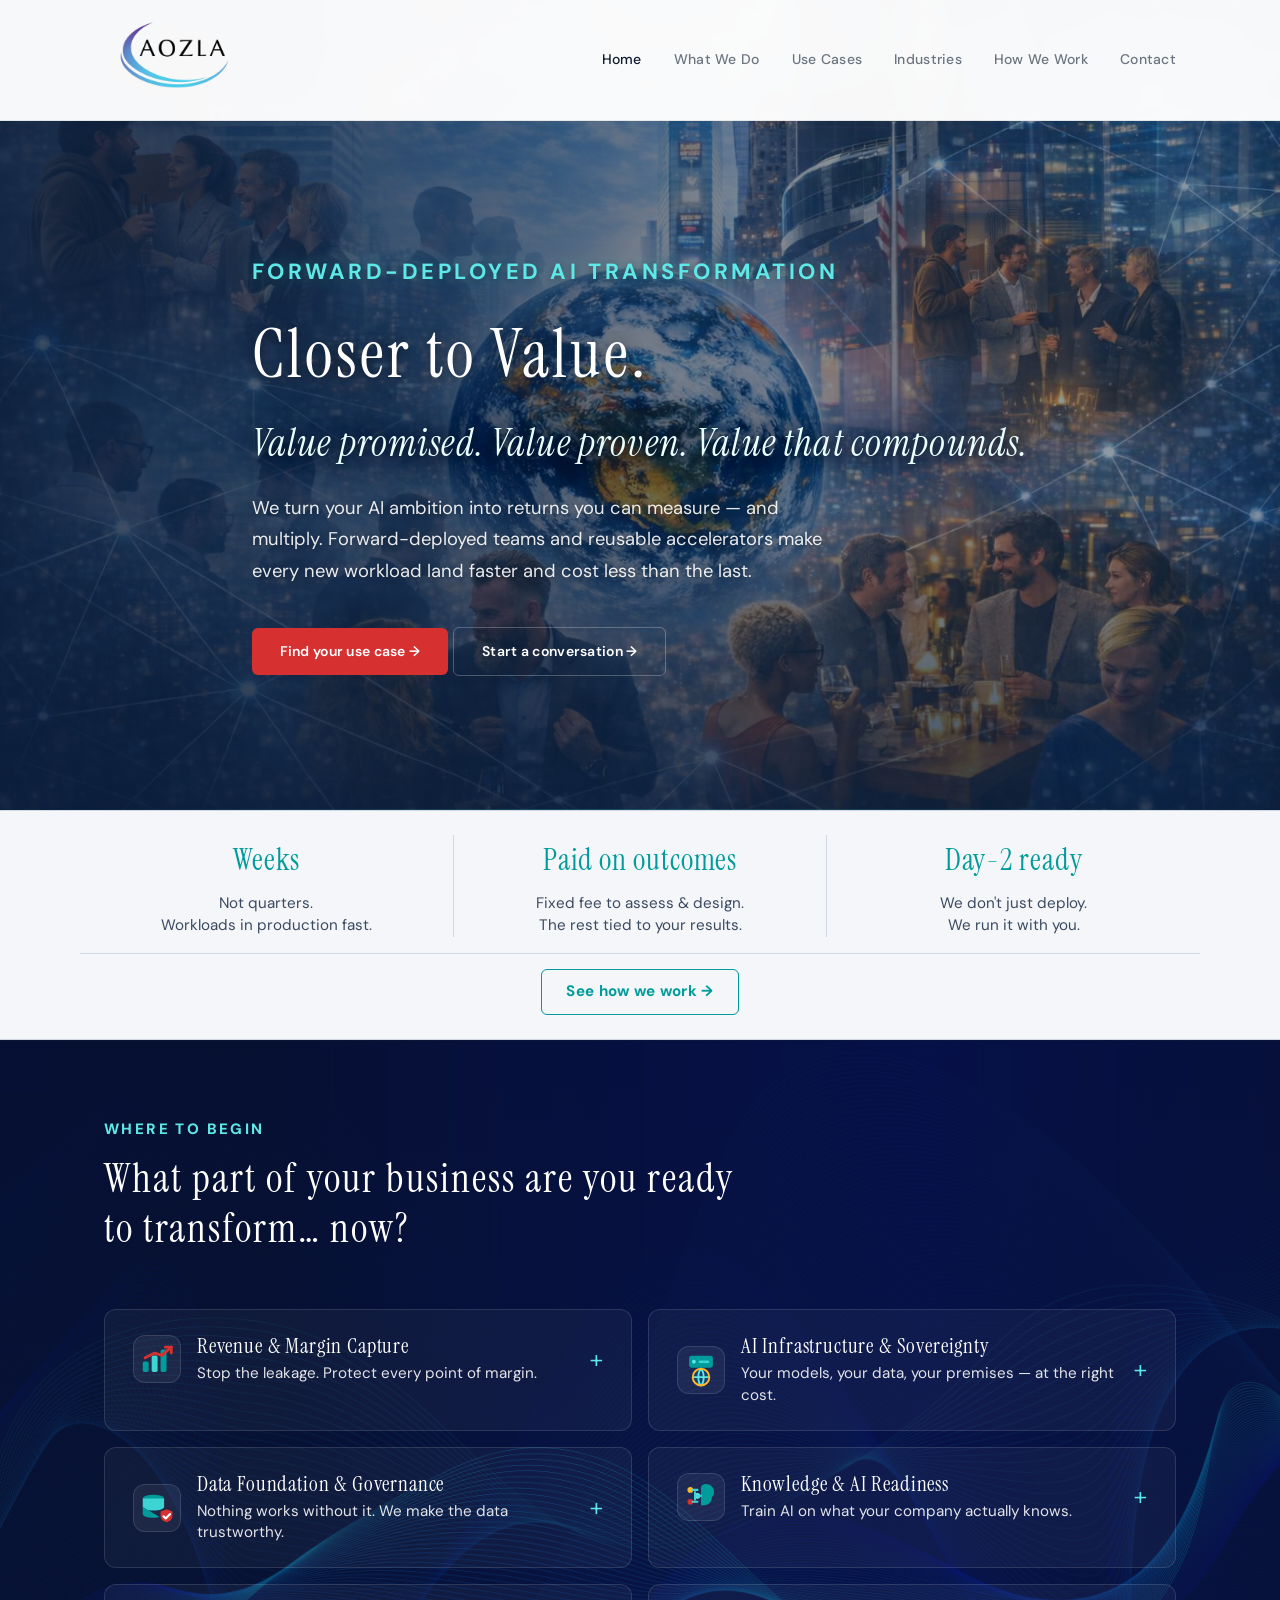
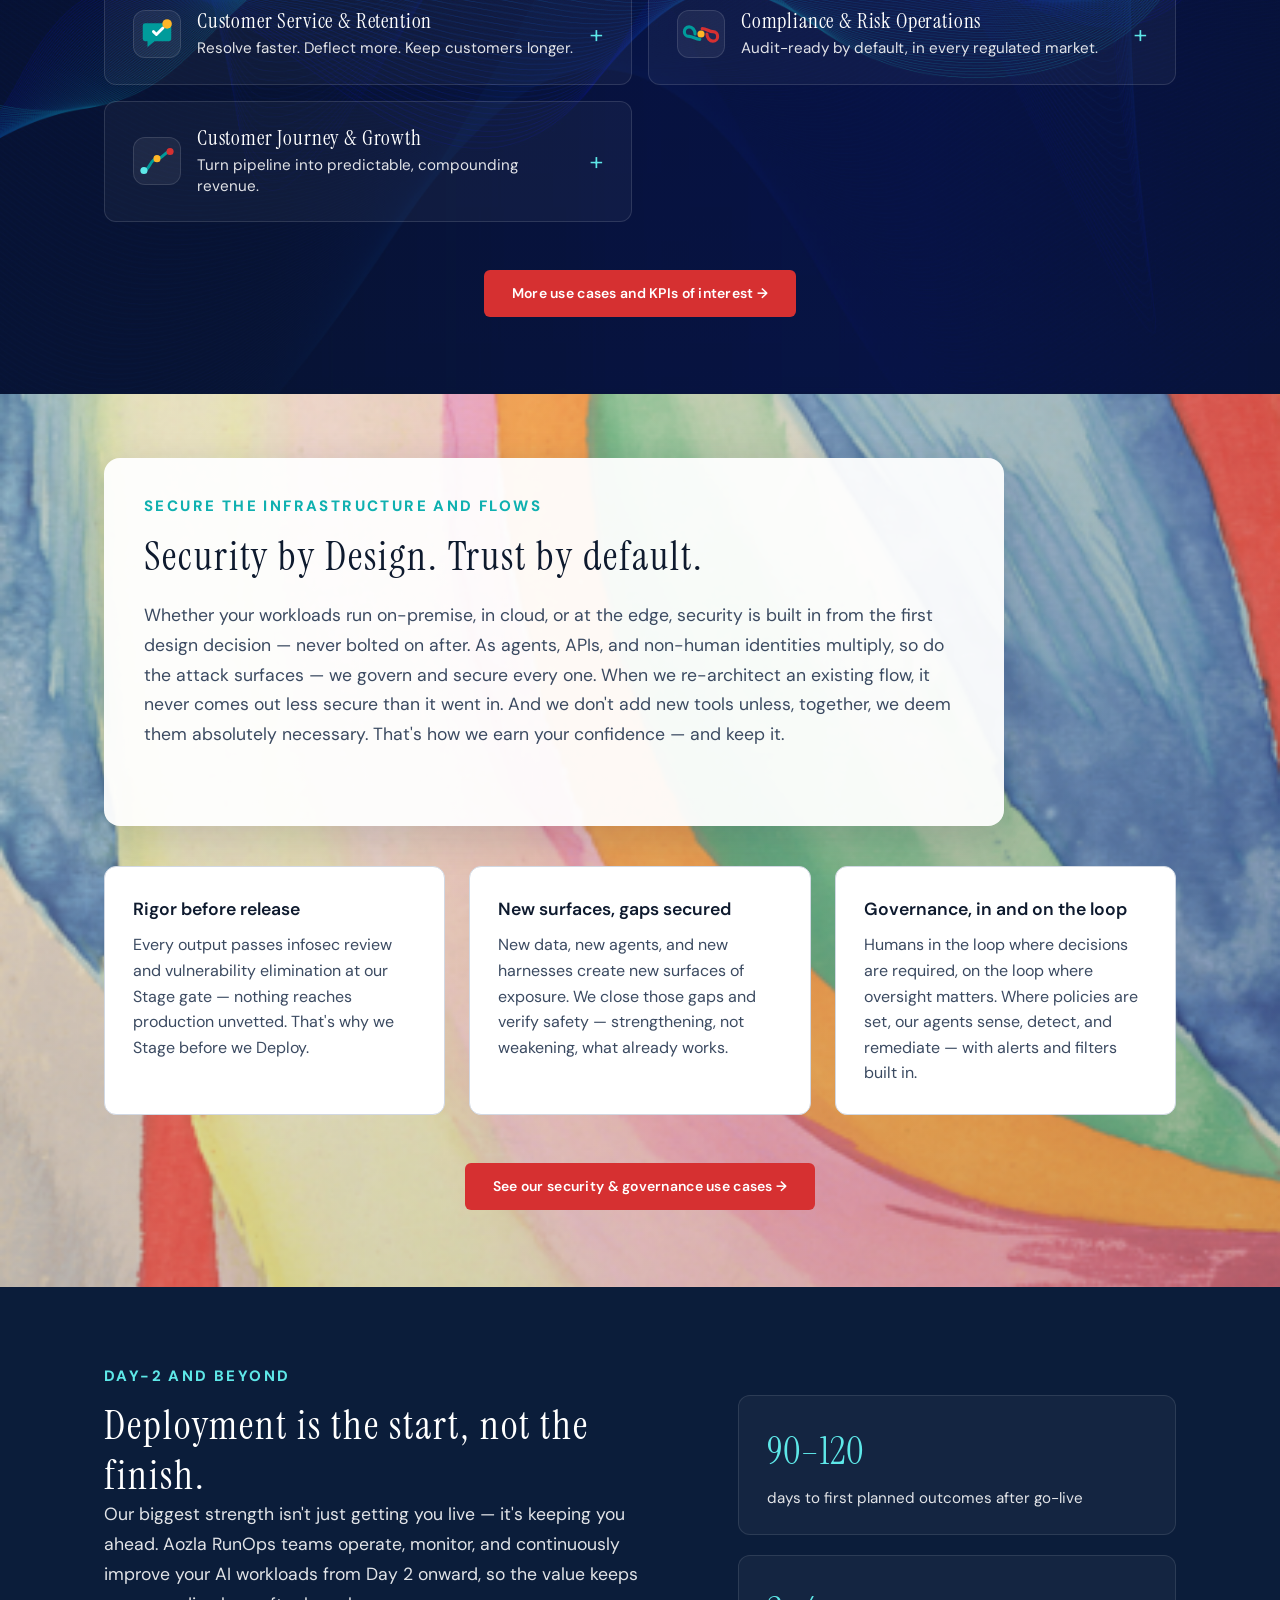
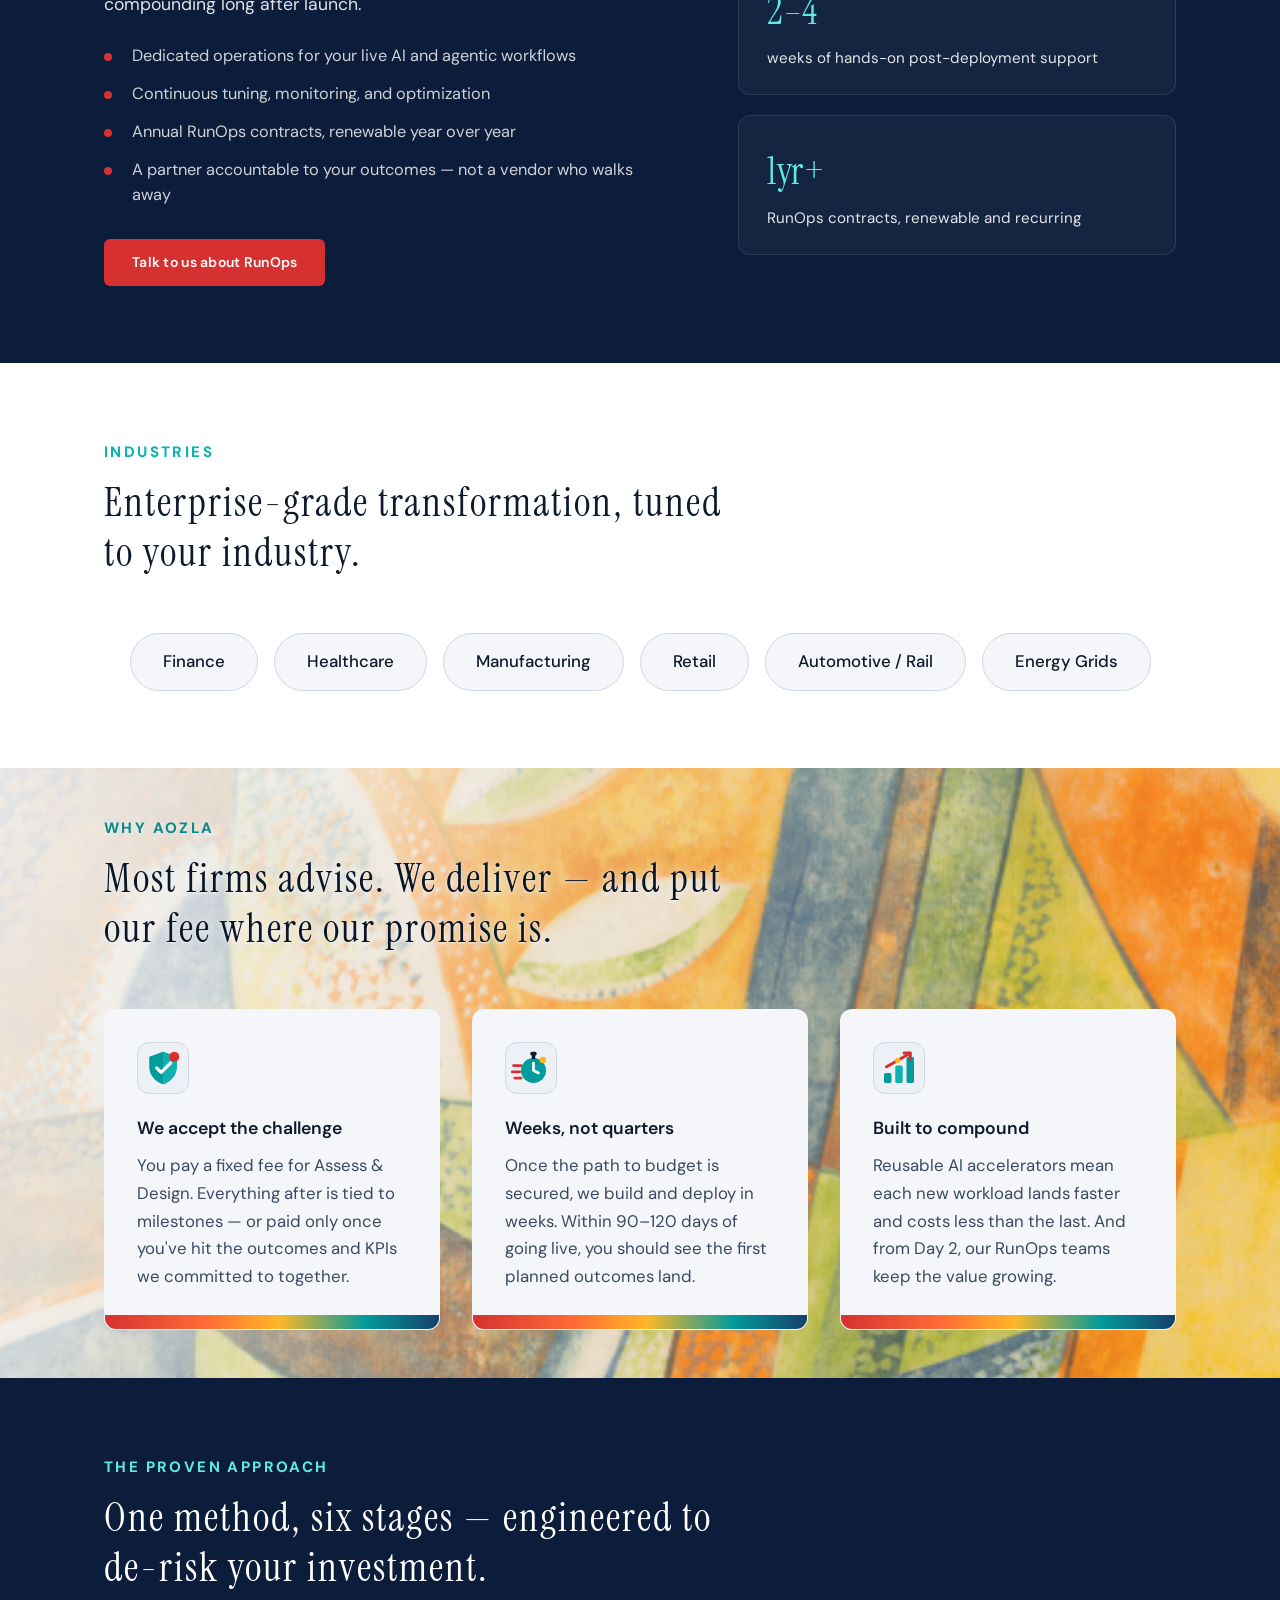
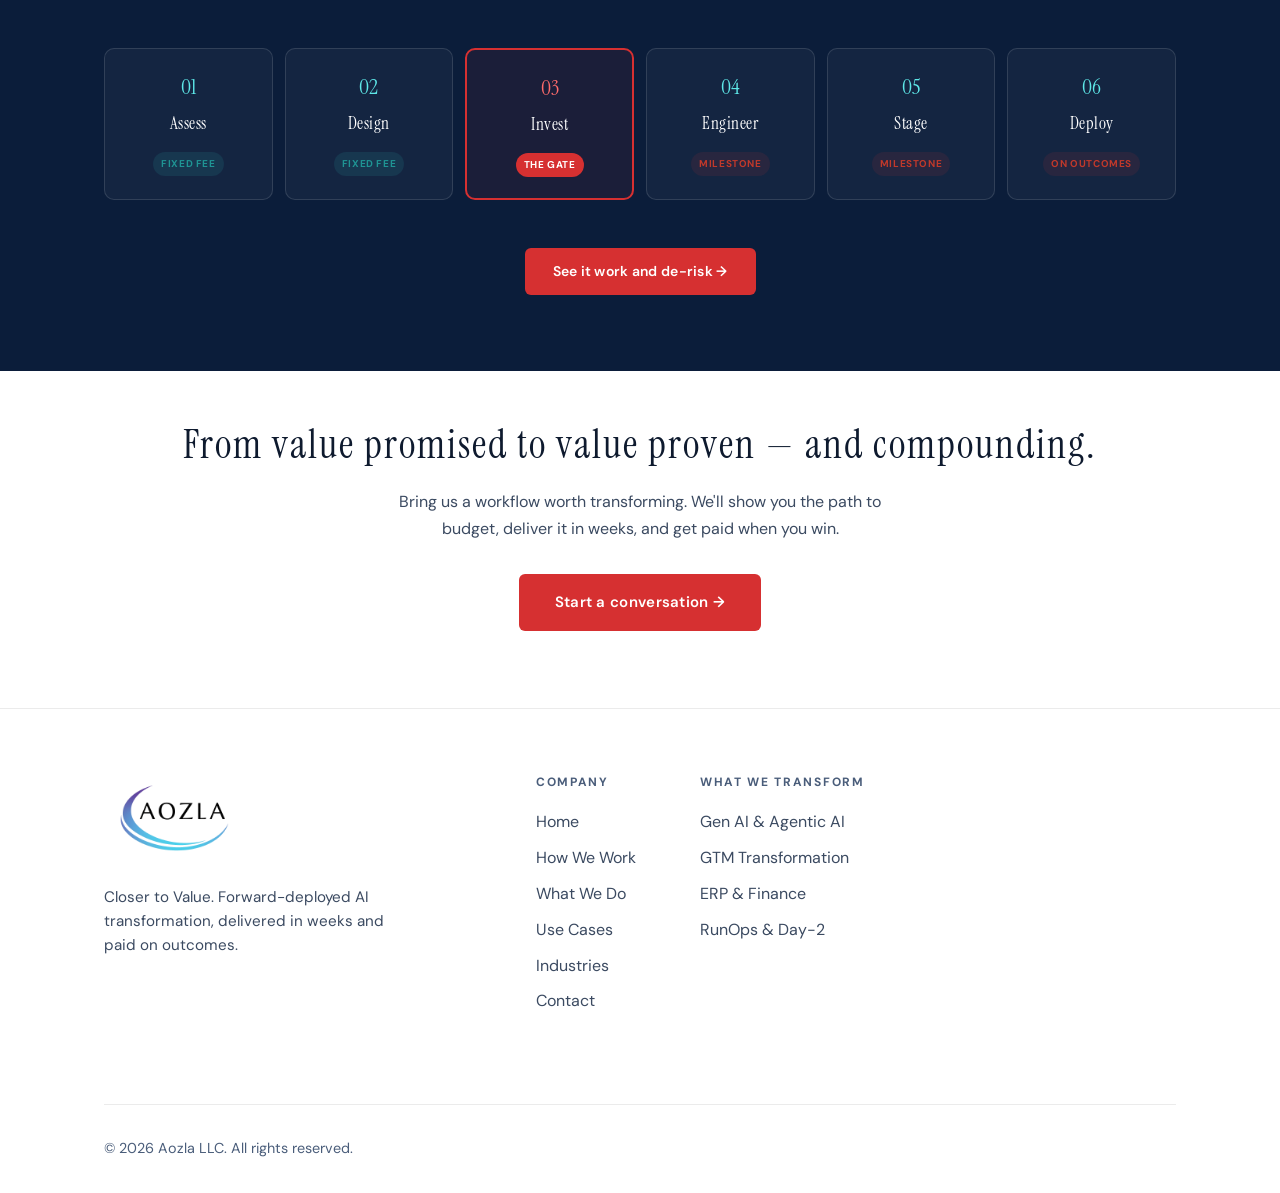
==== commit ebaa4444: "Add files via upload Many Updates across pages, fonts and nav" ====
--- a/index.html
+++ b/index.html
@@ -16,7 +16,7 @@
   <link rel="preconnect" href="https://fonts.googleapis.com">
   <link rel="preconnect" href="https://fonts.gstatic.com" crossorigin>
   <link href="https://fonts.googleapis.com/css2?family=DM+Sans:ital,opsz,wght@0,9..40,300;0,9..40,400;0,9..40,500;0,9..40,600;0,9..40,700;1,9..40,400&family=Instrument+Serif:ital@0;1&display=swap" rel="stylesheet">
-  <link rel="stylesheet" href="styles.css?v=65">
+  <link rel="stylesheet" href="styles.css?v=74">
 
 <style>
 .nav-desktop{display:flex;gap:2rem;align-items:center;}
@@ -49,11 +49,11 @@
       </a>
       <div class="nav-desktop" id="navDesktop">
         <a href="/" class="active">Home</a>
-        <a href="how-we-work.html">How We Work</a>
         <a href="what-we-do.html">What We Do</a>
         <a href="use-cases.html">Use Cases</a>
         <a href="industries.html">Industries</a>
-        <a href="contact.html">Contact</a>
+          <a href="how-we-work.html">How We Work</a>
+      <a href="contact.html">Contact</a>
       </div>
       <button class="nav-toggle" id="navToggle" aria-label="Toggle menu">
         <span></span><span></span><span></span>
@@ -111,9 +111,7 @@
         <p class="section-tag">Where to Begin</p>
         <h2 class="section-title">What part of your business are you ready to transform&hellip; now?</h2>
       </div>
-      <div class="tn-grid">
-
-        <div class="tn-card" data-target="use-cases.html#finance">
+      <div class="tn-grid"><div class="tn-card" data-target="use-cases.html#finance">
           <button class="tn-head" aria-expanded="false">
             <span class="tn-icon"><svg viewBox="0 0 32 32" fill="none" xmlns="http://www.w3.org/2000/svg">
   <rect x="4" y="18" width="5" height="9" rx="1.5" fill="#009B9B"/>
@@ -130,44 +128,25 @@
             <p>Deal-desk review, quote &amp; order processing, margin audit and leakage recovery, renewals, territory &amp; quota assignment, discount governance.</p>
             <a href="use-cases.html#finance" class="tn-link">See the use cases &amp; KPIs &rarr;</a>
           </div>
-        </div>
-
-        <div class="tn-card" data-target="use-cases.html#marketing-sales">
-          <button class="tn-head" aria-expanded="false">
-            <span class="tn-icon"><svg viewBox="0 0 32 32" fill="none" xmlns="http://www.w3.org/2000/svg">
-  <path d="M5 24 C10 24 10 14 16 14 C22 14 22 8 27 8" stroke="#009B9B" stroke-width="2.4" stroke-linecap="round" fill="none"/>
-  <circle cx="5" cy="24" r="3" fill="#5EE8E8"/>
-  <circle cx="16" cy="14" r="3" fill="#FFB627"/>
-  <circle cx="27" cy="8" r="3" fill="#D63031"/>
-</svg></span>
-            <span class="tn-title">Customer Journey &amp; Growth</span>
-            <span class="tn-hook">Turn pipeline into predictable, compounding revenue.</span>
-            <span class="tn-toggle" aria-hidden="true">+</span>
-          </button>
-          <div class="tn-body">
-            <p>Lead identification, capture, qualification, routing &amp; aging, pipeline progression, cross-sell/upsell, retention.</p>
-            <a href="use-cases.html#marketing-sales" class="tn-link">See the use cases &amp; KPIs &rarr;</a>
-          </div>
-        </div>
-
-        <div class="tn-card" data-target="use-cases.html#marketing-sales">
-          <button class="tn-head" aria-expanded="false">
-            <span class="tn-icon"><svg viewBox="0 0 32 32" fill="none" xmlns="http://www.w3.org/2000/svg">
-  <path d="M6 7 H26 A2 2 0 0 1 28 9 V20 A2 2 0 0 1 26 22 H14 L8 27 V22 H6 A2 2 0 0 1 4 20 V9 A2 2 0 0 1 6 7 Z" fill="#009B9B"/>
-  <path d="M13 14 l2.5 2.5 L21 11" stroke="#fff" stroke-width="2.4" stroke-linecap="round" stroke-linejoin="round" fill="none"/>
-  <circle cx="24.5" cy="7.5" r="4" fill="#FFB627"/>
-</svg></span>
-            <span class="tn-title">Customer Service &amp; Retention</span>
-            <span class="tn-hook">Resolve faster. Deflect more. Keep customers longer.</span>
-            <span class="tn-toggle" aria-hidden="true">+</span>
-          </button>
-          <div class="tn-body">
-            <p>Issue capture, triage, resolution, proactive engagement, ticket deflection, churn prevention.</p>
-            <a href="use-cases.html#marketing-sales" class="tn-link">See the use cases &amp; KPIs &rarr;</a>
-          </div>
-        </div>
-
-        <div class="tn-card" data-target="use-cases.html#security-governance">
+        </div><div class="tn-card" data-target="use-cases.html#model-harness">
+          <button class="tn-head" aria-expanded="false">
+            <span class="tn-icon"><svg viewBox="0 0 32 32" fill="none" xmlns="http://www.w3.org/2000/svg">
+  <rect x="6" y="4" width="20" height="10" rx="2" fill="#009B9B"/>
+  <circle cx="10" cy="9" r="1.6" fill="#5EE8E8"/><rect x="14" y="8" width="9" height="2" rx="1" fill="#3DD4D4"/>
+  <circle cx="16" cy="22" r="7" fill="#17406b"/>
+  <path d="M9 22 H23 M16 15 C19 18 19 26 16 29 C13 26 13 18 16 15Z" stroke="#5EE8E8" stroke-width="1.6" fill="none"/>
+  <circle cx="16" cy="22" r="7" stroke="#FFB627" stroke-width="1.6" fill="none"/>
+</svg></span>
+            <span class="tn-title">AI Infrastructure &amp; Sovereignty</span>
+            <span class="tn-hook">Your models, your data, your premises &mdash; at the right cost.</span>
+            <span class="tn-toggle" aria-hidden="true">+</span>
+          </button>
+          <div class="tn-body">
+            <p>On-premise open-weight LLM deployment, data residency, hierarchical model routing, and cost control across the model hierarchy.</p>
+            <a href="use-cases.html#model-harness" class="tn-link">See the use cases &amp; KPIs &rarr;</a>
+          </div>
+        </div>
+<div class="tn-card" data-target="use-cases.html#security-governance">
           <button class="tn-head" aria-expanded="false">
             <span class="tn-icon"><svg viewBox="0 0 32 32" fill="none" xmlns="http://www.w3.org/2000/svg">
   <ellipse cx="13" cy="8" rx="9" ry="3.2" fill="#009B9B"/>
@@ -184,9 +163,7 @@
             <p>Taxonomy, hierarchy, source-of-truth &amp; record, data currency and hygiene, distribution, privacy, IP confidentiality.</p>
             <a href="use-cases.html#security-governance" class="tn-link">See the use cases &amp; KPIs &rarr;</a>
           </div>
-        </div>
-
-        <div class="tn-card" data-target="use-cases.html#model-harness">
+        </div><div class="tn-card" data-target="use-cases.html#model-harness">
           <button class="tn-head" aria-expanded="false">
             <span class="tn-icon"><svg viewBox="0 0 32 32" fill="none" xmlns="http://www.w3.org/2000/svg">
   <path d="M20 5 C24.5 5 27 8.5 27 12 C27 14 26 15.5 25 16.5 C25 20 22.5 23 19 23 L16 23 L16 8 C16 6 18 5 20 5 Z" fill="#009B9B"/>
@@ -203,9 +180,22 @@
             <p>Build a repository of explicit knowledge from existing data &mdash; and implicit, tacit knowledge from your people &mdash; so AI and agents are trained on your real institutional knowledge.</p>
             <a href="use-cases.html#model-harness" class="tn-link">See the use cases &amp; KPIs &rarr;</a>
           </div>
-        </div>
-
-        <div class="tn-card" data-target="use-cases.html#security-governance">
+        </div><div class="tn-card" data-target="use-cases.html#marketing-sales">
+          <button class="tn-head" aria-expanded="false">
+            <span class="tn-icon"><svg viewBox="0 0 32 32" fill="none" xmlns="http://www.w3.org/2000/svg">
+  <path d="M6 7 H26 A2 2 0 0 1 28 9 V20 A2 2 0 0 1 26 22 H14 L8 27 V22 H6 A2 2 0 0 1 4 20 V9 A2 2 0 0 1 6 7 Z" fill="#009B9B"/>
+  <path d="M13 14 l2.5 2.5 L21 11" stroke="#fff" stroke-width="2.4" stroke-linecap="round" stroke-linejoin="round" fill="none"/>
+  <circle cx="24.5" cy="7.5" r="4" fill="#FFB627"/>
+</svg></span>
+            <span class="tn-title">Customer Service &amp; Retention</span>
+            <span class="tn-hook">Resolve faster. Deflect more. Keep customers longer.</span>
+            <span class="tn-toggle" aria-hidden="true">+</span>
+          </button>
+          <div class="tn-body">
+            <p>Issue capture, triage, resolution, proactive engagement, ticket deflection, churn prevention.</p>
+            <a href="use-cases.html#marketing-sales" class="tn-link">See the use cases &amp; KPIs &rarr;</a>
+          </div>
+        </div><div class="tn-card" data-target="use-cases.html#security-governance">
           <button class="tn-head" aria-expanded="false">
             <span class="tn-icon"><svg viewBox="0 0 32 32" fill="none" xmlns="http://www.w3.org/2000/svg">
   <path d="M11 16 C11 12.5 8.5 10 6 10 C3.5 10 2 12 2 14 C2 16 3.5 18 6 18 C9 18 11.5 20.5 15 20.5" stroke="#009B9B" stroke-width="2.6" stroke-linecap="round" fill="none"/>
@@ -220,27 +210,23 @@
             <p>Audit readiness, regulatory reporting (SOX, HIPAA, insurance), human-in/on-the-loop controls, multi-country privacy governance.</p>
             <a href="use-cases.html#security-governance" class="tn-link">See the use cases &amp; KPIs &rarr;</a>
           </div>
-        </div>
-
-        <div class="tn-card" data-target="use-cases.html#model-harness">
-          <button class="tn-head" aria-expanded="false">
-            <span class="tn-icon"><svg viewBox="0 0 32 32" fill="none" xmlns="http://www.w3.org/2000/svg">
-  <rect x="6" y="4" width="20" height="10" rx="2" fill="#009B9B"/>
-  <circle cx="10" cy="9" r="1.6" fill="#5EE8E8"/><rect x="14" y="8" width="9" height="2" rx="1" fill="#3DD4D4"/>
-  <circle cx="16" cy="22" r="7" fill="#17406b"/>
-  <path d="M9 22 H23 M16 15 C19 18 19 26 16 29 C13 26 13 18 16 15Z" stroke="#5EE8E8" stroke-width="1.6" fill="none"/>
-  <circle cx="16" cy="22" r="7" stroke="#FFB627" stroke-width="1.6" fill="none"/>
-</svg></span>
-            <span class="tn-title">AI Infrastructure &amp; Sovereignty</span>
-            <span class="tn-hook">Your models, your data, your premises &mdash; at the right cost.</span>
-            <span class="tn-toggle" aria-hidden="true">+</span>
-          </button>
-          <div class="tn-body">
-            <p>On-premise open-weight LLM deployment, data residency, hierarchical model routing, and cost control across the model hierarchy.</p>
-            <a href="use-cases.html#model-harness" class="tn-link">See the use cases &amp; KPIs &rarr;</a>
-          </div>
-        </div>
-
+        </div><div class="tn-card" data-target="use-cases.html#marketing-sales">
+          <button class="tn-head" aria-expanded="false">
+            <span class="tn-icon"><svg viewBox="0 0 32 32" fill="none" xmlns="http://www.w3.org/2000/svg">
+  <path d="M5 24 C10 24 10 14 16 14 C22 14 22 8 27 8" stroke="#009B9B" stroke-width="2.4" stroke-linecap="round" fill="none"/>
+  <circle cx="5" cy="24" r="3" fill="#5EE8E8"/>
+  <circle cx="16" cy="14" r="3" fill="#FFB627"/>
+  <circle cx="27" cy="8" r="3" fill="#D63031"/>
+</svg></span>
+            <span class="tn-title">Customer Journey &amp; Growth</span>
+            <span class="tn-hook">Turn pipeline into predictable, compounding revenue.</span>
+            <span class="tn-toggle" aria-hidden="true">+</span>
+          </button>
+          <div class="tn-body">
+            <p>Lead identification, capture, qualification, routing &amp; aging, pipeline progression, cross-sell/upsell, retention.</p>
+            <a href="use-cases.html#marketing-sales" class="tn-link">See the use cases &amp; KPIs &rarr;</a>
+          </div>
+        </div>
       </div>
       <div class="model-cta">
         <a href="use-cases.html" class="btn btn-primary">More use cases and KPIs of interest &rarr;</a>
--- a/styles.css
+++ b/styles.css
@@ -483,10 +483,15 @@
 }
 .industry-block-icon {
   flex-shrink: 0;
-  width: 48px; height: 48px;
-  color: #D63031;
-}
-.industry-block-icon svg { width: 100%; height: 100%; }
+  display: inline-flex;
+  align-items: center;
+  justify-content: center;
+  width: 56px; height: 56px;
+  border-radius: 12px;
+  background: #EDF0F4;
+  border: 1px solid var(--mid-grey);
+}
+.industry-block-icon svg { width: 42px; height: 42px; display: block; }
 .industry-block h2 {
   font-family: var(--font-display);
   font-size: 1.5rem;
@@ -504,22 +509,37 @@
    SERVICE BLOCKS (What We Do page)
    ============================================ */
 .service-block {
-  display: flex;
-  gap: 2.5rem;
-  align-items: flex-start;
-  padding: 3rem 0;
-  border-bottom: 1px solid var(--mid-grey);
-}
-.service-block:first-child { padding-top: 0; }
-.service-block:last-child { border-bottom: 1px solid var(--mid-grey); }
+  position: relative;
+  background: #FFFFFF;
+  border: 1px solid var(--mid-grey);
+  border-radius: 12px;
+  padding: 2rem 2.25rem 2.6rem;
+  margin-bottom: 1.5rem;
+  overflow: hidden;
+  transition: box-shadow 0.3s var(--ease), transform 0.3s var(--ease), border-color 0.3s var(--ease);
+}
+.service-block::after {
+  content: '';
+  position: absolute;
+  left: 0; right: 0; bottom: 0;
+  height: 12px;
+  background: var(--brand-strip);
+}
+.service-block:hover {
+  transform: translateY(-3px);
+  box-shadow: 0 16px 38px rgba(11,29,58,0.14);
+  border-color: transparent;
+}
 
 .service-label {
-  font-size: 18px;
-  font-weight: 700;
+  font-family: var(--font-display);
+  font-size: 2.6rem;
+  line-height: 1;
+  font-weight: 400;
   color: var(--teal-dark);
-  letter-spacing: 0.06em;
-  flex-shrink: 0;
-  padding-top: 0.3rem;
+  letter-spacing: 0.03em;
+  display: block;
+  margin-bottom: 0.6rem;
 }
 .service-content h2 {
   font-family: var(--font-display);
@@ -666,7 +686,7 @@
   position: relative;
 }
 .page-hero-subtitle {
-  font-size: clamp(0.95rem, 1.6vw, 1.1rem);
+  font-size: clamp(1.1rem, 1.9vw, 1.3rem);
   line-height: 1.7;
   color: rgba(255,255,255,0.88);
   max-width: 550px;
@@ -1137,11 +1157,12 @@
 }
 .uc-group-num {
   font-family: var(--font-display);
-  font-size: 1.1rem;
+  font-size: 2.6rem;
   color: var(--teal-dark);
-  letter-spacing: 0.12em;
+  letter-spacing: 0.03em;
+  line-height: 1;
   display: block;
-  margin-bottom: 0.4rem;
+  margin-bottom: 0.6rem;
 }
 .uc-group-head h2 {
   font-family: var(--font-display);
@@ -1702,23 +1723,23 @@
    PAGE-HERO BACKGROUND IMAGES (per page)
    ============================================ */
 .page-hero.ph-how {
-  background-image: linear-gradient(rgba(11,29,58,0.55), rgba(11,29,58,0.66)), url('aozla-img-5.png');
+  background-image: linear-gradient(to right, rgba(11,29,58,0.85) 0%, rgba(11,29,58,0.72) 30%, rgba(11,29,58,0.35) 60%, rgba(11,29,58,0.12) 100%), url('aozla-img-5-flip.png');
   background-size: cover; background-position: center;
 }
 .page-hero.ph-what {
-  background-image: linear-gradient(rgba(11,29,58,0.55), rgba(11,29,58,0.66)), url('aozla-img-6.jpg');
+  background-image: linear-gradient(to right, rgba(11,29,58,0.85) 0%, rgba(11,29,58,0.72) 30%, rgba(11,29,58,0.35) 60%, rgba(11,29,58,0.12) 100%), url('aozla-img-6-rot.jpg');
   background-size: cover; background-position: center;
 }
 .page-hero.ph-usecases {
-  background-image: linear-gradient(rgba(11,29,58,0.55), rgba(11,29,58,0.66)), url('aozla-img-7.png');
+  background-image: linear-gradient(to right, rgba(11,29,58,0.85) 0%, rgba(11,29,58,0.72) 30%, rgba(11,29,58,0.35) 60%, rgba(11,29,58,0.12) 100%), url('aozla-img-7-rot.png');
   background-size: cover; background-position: center;
 }
 .page-hero.ph-industries {
-  background-image: linear-gradient(rgba(11,29,58,0.55), rgba(11,29,58,0.66)), url('aozla-img-11.jpg');
+  background-image: linear-gradient(to right, rgba(11,29,58,0.85) 0%, rgba(11,29,58,0.72) 30%, rgba(11,29,58,0.35) 60%, rgba(11,29,58,0.12) 100%), url('aozla-img-9.png');
   background-size: cover; background-position: center;
 }
 .page-hero.ph-contact {
-  background-image: linear-gradient(rgba(11,29,58,0.55), rgba(11,29,58,0.66)), url('aozla-abstract-lines-waves-colors-3.jpg');
+  background-image: linear-gradient(to right, rgba(11,29,58,0.85) 0%, rgba(11,29,58,0.72) 30%, rgba(11,29,58,0.35) 60%, rgba(11,29,58,0.12) 100%), url('aozla-img-12-rot.jpg');
   background-size: cover; background-position: center;
 }
 
@@ -1983,3 +2004,77 @@
 .azb-8-navy { --pill8-hover-bg:#0B1D3A; --pill8-hover-text:#ffffff; }
 .azb-8-red  { --pill8-hover-bg:#D63031; --pill8-hover-text:#ffffff; }
 .azb-8-teal { --pill8-hover-bg:#009B9B; --pill8-hover-text:#0E1A2E; }
+
+/* Use Cases — separation between hero and tab bar */
+.uc-tabs-spacer {
+  height: 2rem;
+  background: var(--light-grey);
+}
+
+
+/* ============================================
+   HOW WE WORK — Six Stages as Type 2 tiles
+   ============================================ */
+.stage-grid {
+  display: grid;
+  grid-template-columns: repeat(3, 1fr);
+  gap: 1.5rem;
+}
+.stage-tile {
+  position: relative;
+  background: #FFFFFF;
+  border: 1px solid var(--mid-grey);
+  border-radius: 12px;
+  padding: 1.75rem 1.75rem 2.4rem;
+  overflow: hidden;
+  transition: box-shadow 0.3s var(--ease), transform 0.3s var(--ease), border-color 0.3s var(--ease);
+}
+.stage-tile::after {
+  content: '';
+  position: absolute;
+  left: 0; right: 0; bottom: 0;
+  height: 12px;
+  background: var(--brand-strip);
+}
+.stage-tile:hover {
+  transform: translateY(-4px);
+  box-shadow: 0 16px 38px rgba(11,29,58,0.16);
+  border-color: transparent;
+}
+.stage-tile-gate {
+  border: 2px solid #D63031;
+}
+.stage-tile-gate::after { background: #D63031; }
+.stage-tile-num {
+  font-family: var(--font-display);
+  font-size: 2.6rem;
+  line-height: 1;
+  color: var(--teal-dark);
+  letter-spacing: 0.03em;
+  display: block;
+  margin-bottom: 0.6rem;
+}
+.stage-tile-gate .stage-tile-num { color: #D63031; }
+.stage-tile h3 {
+  font-family: var(--font-display);
+  font-size: 1.5rem;
+  font-weight: 400;
+  letter-spacing: 0.05em;
+  color: var(--dark-text);
+  margin-bottom: 0.75rem;
+  display: flex;
+  align-items: center;
+  gap: 0.75rem;
+  flex-wrap: wrap;
+}
+.stage-tile p {
+  font-size: 1rem;
+  line-height: 1.65;
+  color: var(--body-text);
+}
+@media (max-width: 900px) {
+  .stage-grid { grid-template-columns: repeat(2, 1fr); }
+}
+@media (max-width: 640px) {
+  .stage-grid { grid-template-columns: 1fr; }
+}
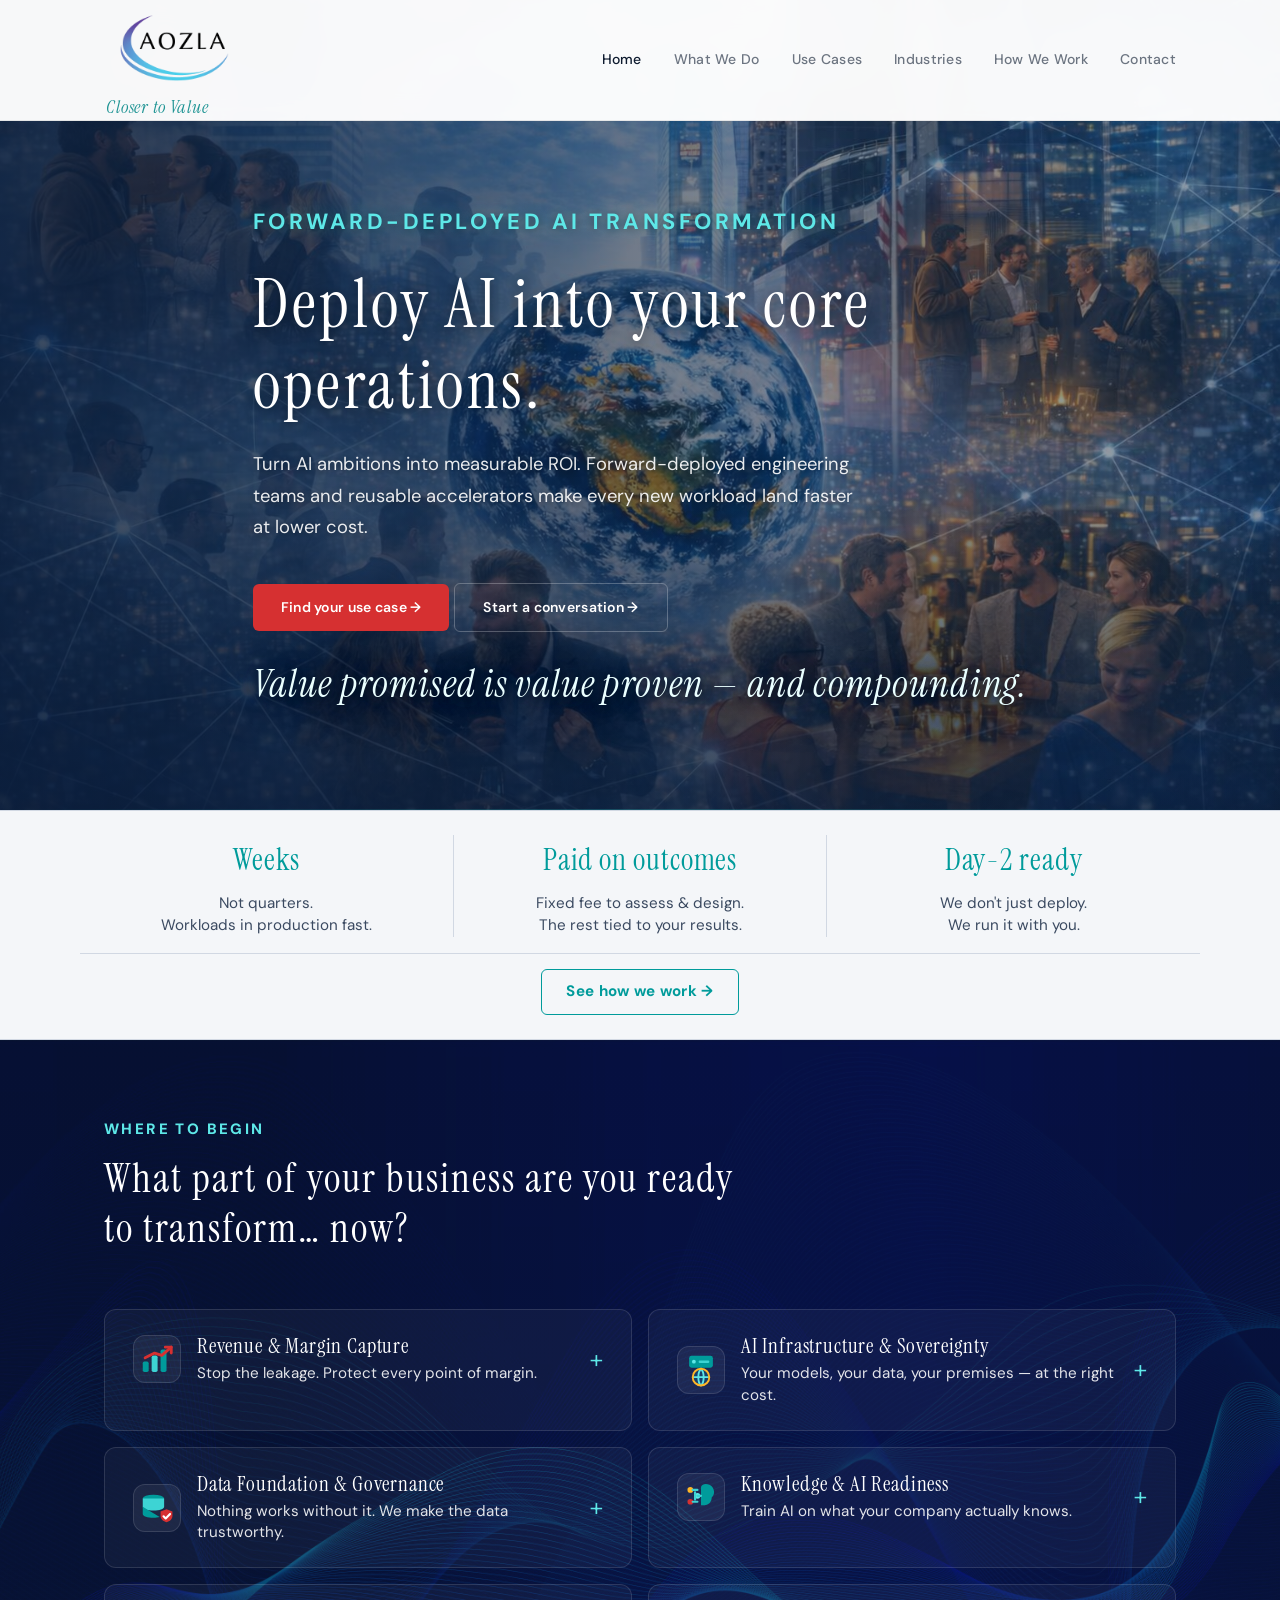
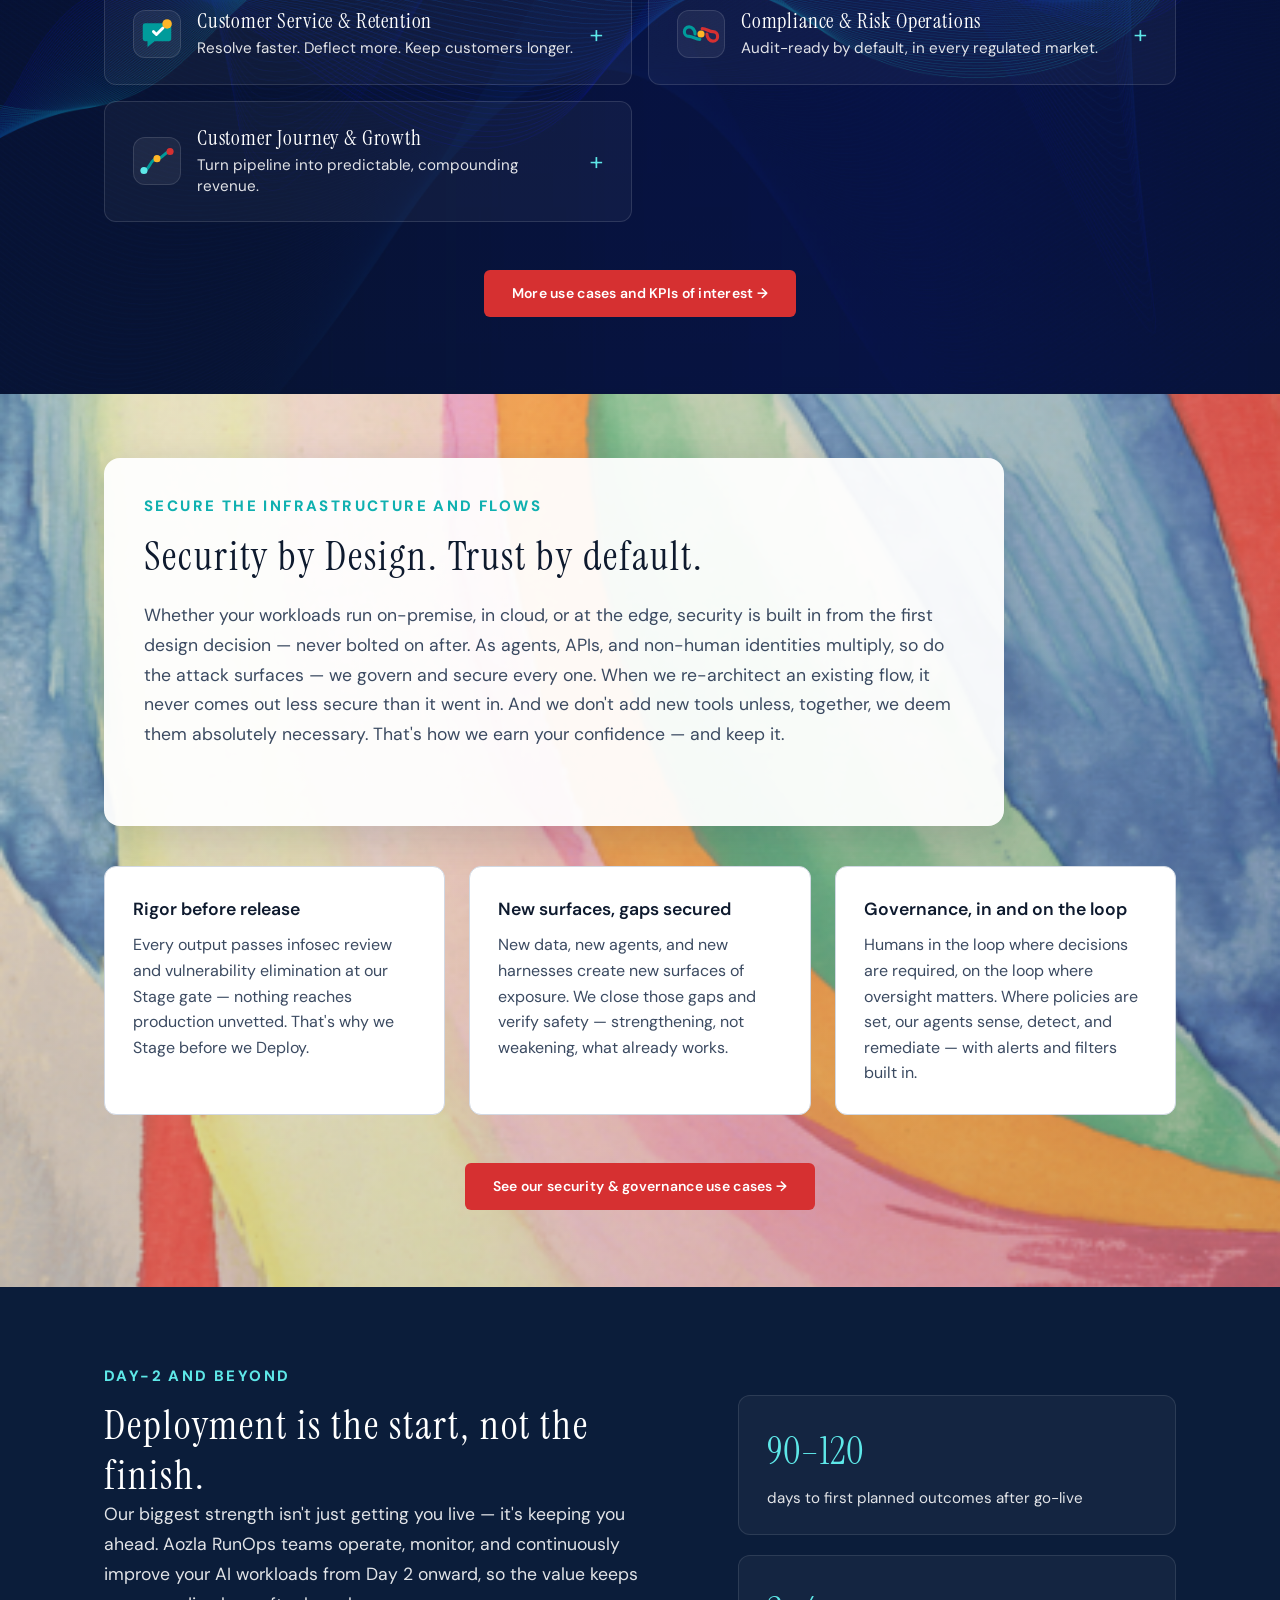
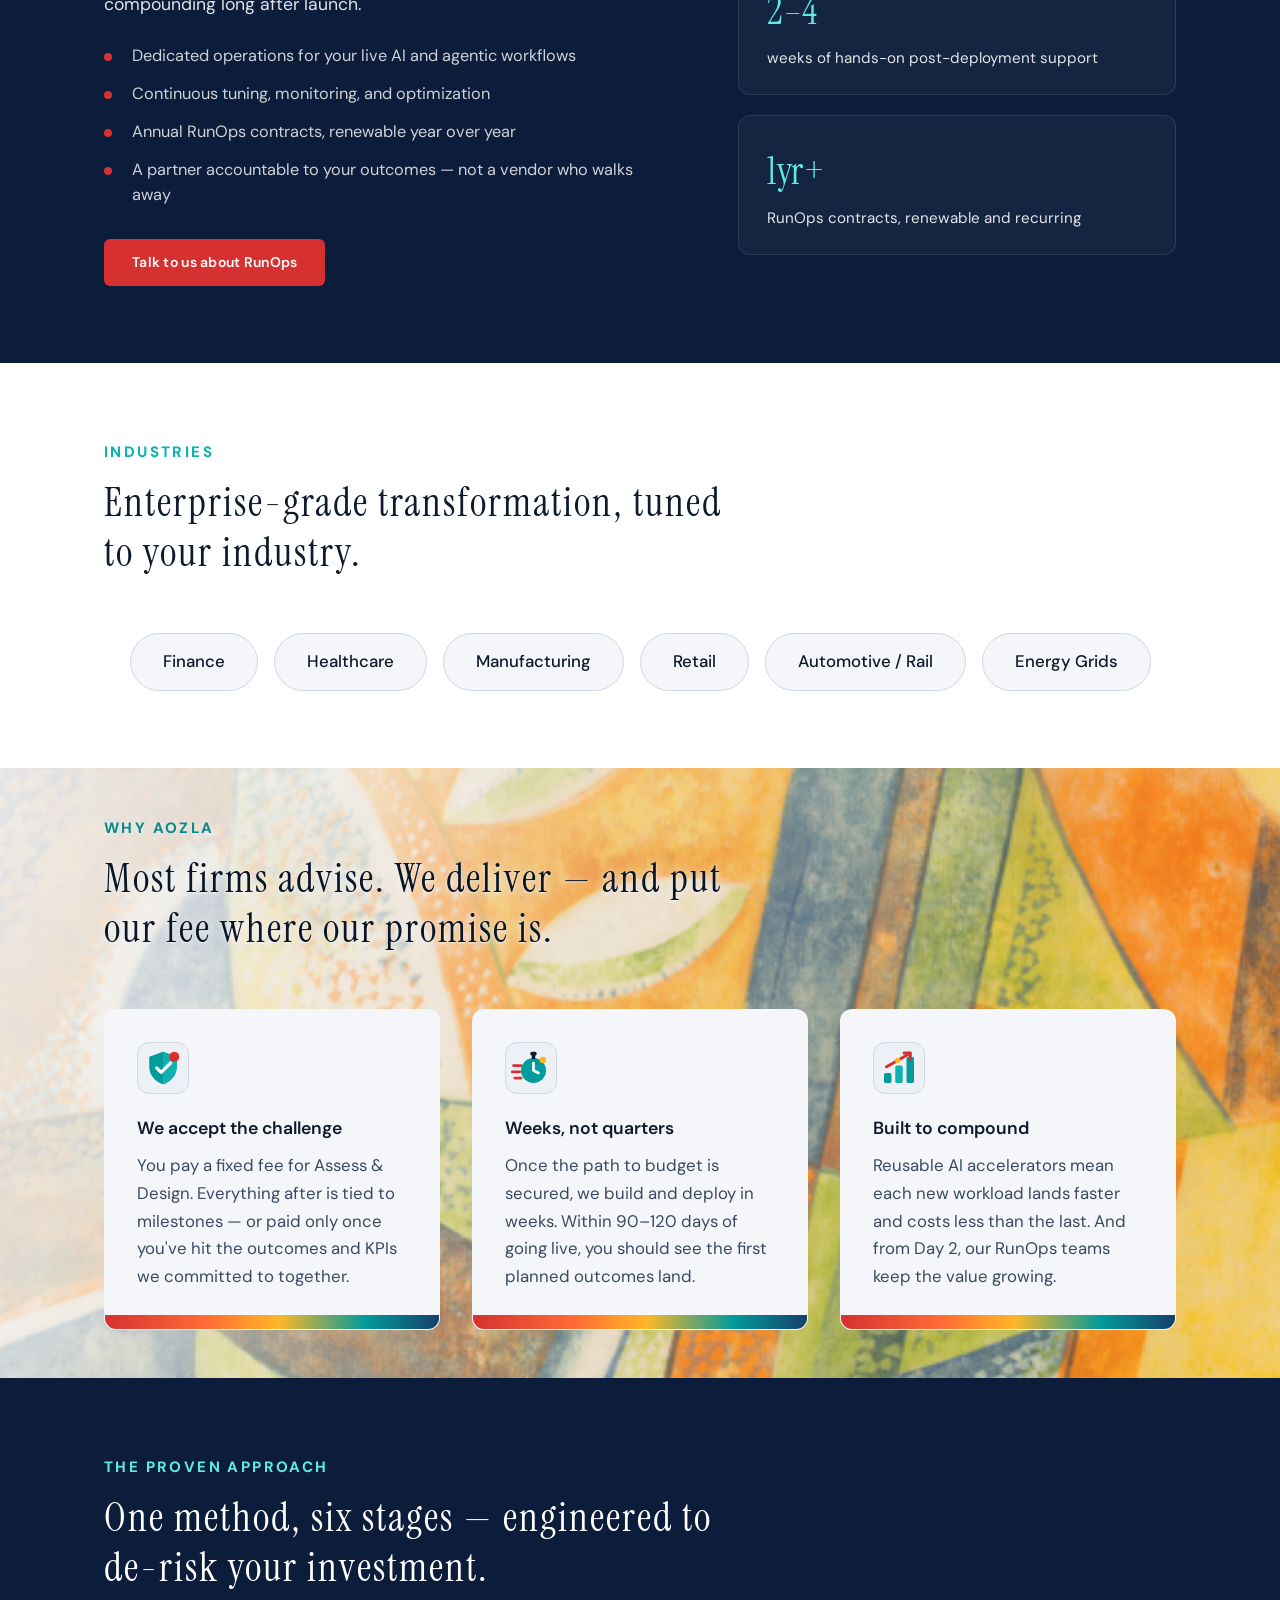
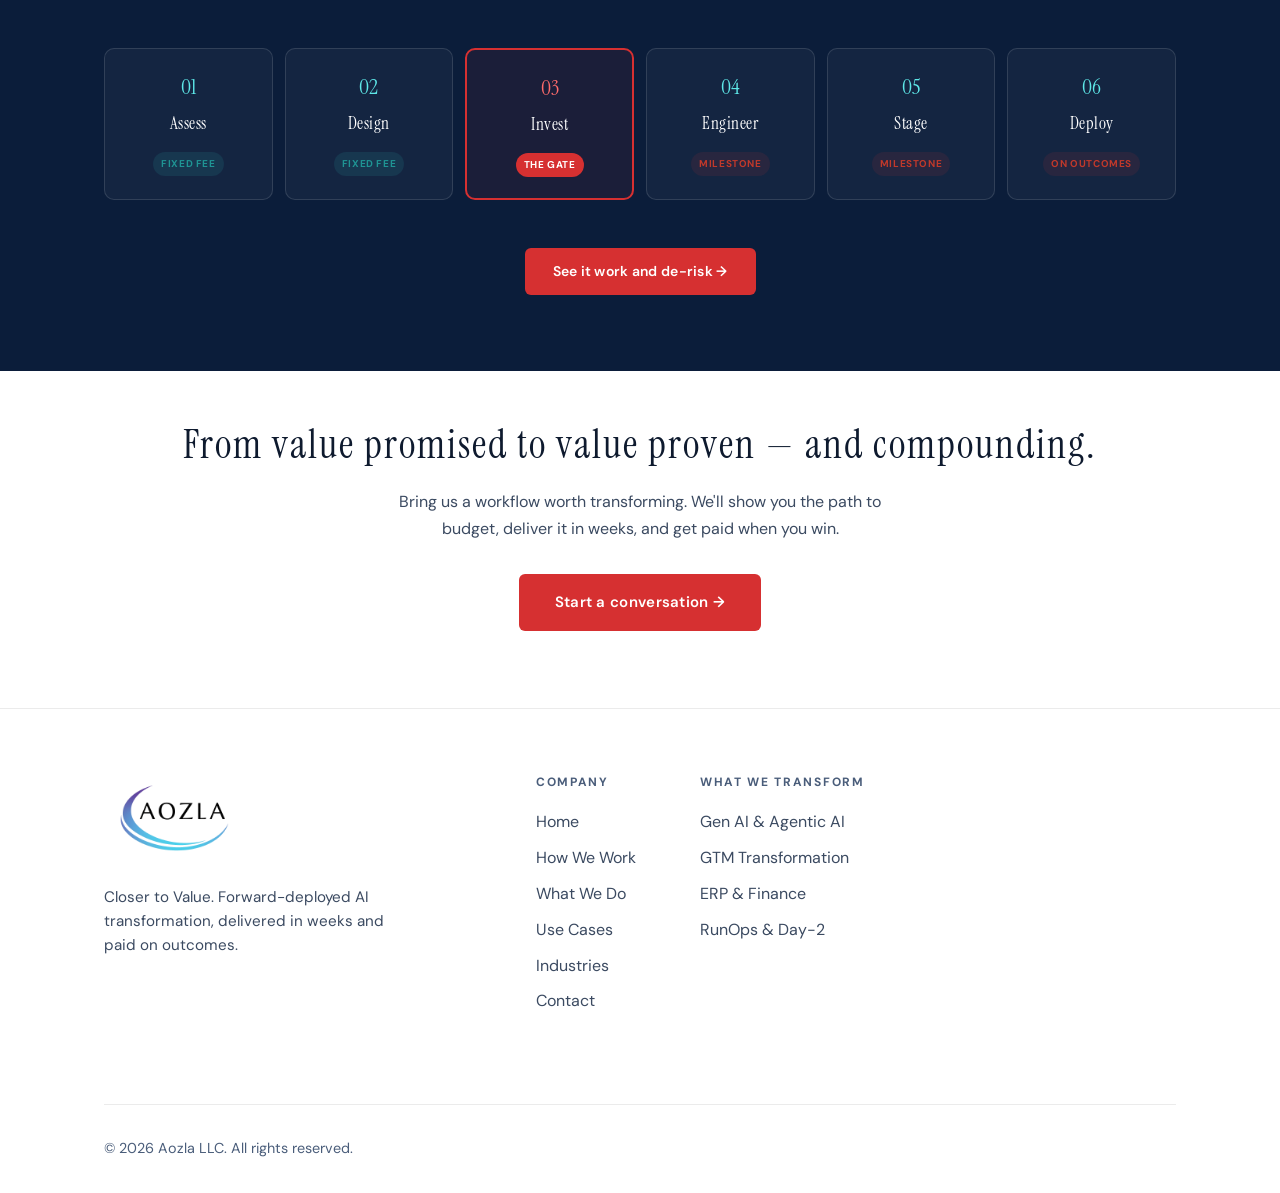
==== commit 45ee1b65: "Add files via upload hero rreworded .. more meaningful" ====
--- a/index.html
+++ b/index.html
@@ -6,7 +6,7 @@
   <meta name="description" content="Aozla is a forward-deployed AI delivery partner. We transform enterprise workflows in weeks, not quarters — and get paid on the outcomes you achieve. Closer to Value.">
   <meta name="keywords" content="AI workflow transformation, forward-deployed engineering, agentic AI, outcome-based pricing, AI delivery, enterprise AI, reusable AI accelerators, AI operations, RunOps">
   <meta name="robots" content="index, follow">
-  <title>Aozla — Closer to Value | Forward-Deployed AI Transformation</title>
+  <title>Aozla — Forward-Deployed AI Transformation</title>
 
   <meta property="og:title" content="Aozla — Closer to Value">
   <meta property="og:description" content="Forward-deployed AI transformation, delivered in weeks and paid on outcomes. From value promised to value proven — and compounding.">
@@ -16,7 +16,7 @@
   <link rel="preconnect" href="https://fonts.googleapis.com">
   <link rel="preconnect" href="https://fonts.gstatic.com" crossorigin>
   <link href="https://fonts.googleapis.com/css2?family=DM+Sans:ital,opsz,wght@0,9..40,300;0,9..40,400;0,9..40,500;0,9..40,600;0,9..40,700;1,9..40,400&family=Instrument+Serif:ital@0;1&display=swap" rel="stylesheet">
-  <link rel="stylesheet" href="styles.css?v=74">
+  <link rel="stylesheet" href="styles.css?v=80">
 
 <style>
 .nav-desktop{display:flex;gap:2rem;align-items:center;}
@@ -39,13 +39,49 @@
   .nav-mobile{display:none!important;}
 }
 </style>
+  <link rel="canonical" href="https://www.aozla.com/">
+
+  <!-- Twitter cards -->
+  <meta name="twitter:card" content="summary_large_image">
+  <meta name="twitter:title" content="Aozla — Closer to Value">
+  <meta name="twitter:description" content="Forward-deployed AI transformation, delivered in weeks and paid on outcomes.">
+
+  <!-- Structured data: Organization -->
+  <script type="application/ld+json">
+  {
+    "@context": "https://schema.org",
+    "@type": "Organization",
+    "name": "Aozla",
+    "url": "https://www.aozla.com/",
+    "logo": "https://www.aozla.com/Aozla-logo.png",
+    "description": "AI and Agentic Design, Implementation and Operations partner enabling a business to scale and create measurable efficiencies in revenue capture, GTM growth, cost to serve and productivity.",
+    "slogan": "Closer to Value.",
+    "knowsAbout": ["Agentic AI", "Generative AI", "AI workflow transformation", "Forward-deployed engineering", "Revenue Operations", "GTM Transformation", "AI Governance", "Data Sovereignty", "On-premise LLM deployment", "RunOps"],
+    "areaServed": "Global",
+    "sameAs": []
+  }
+  </script>
+
+  <!-- Structured data: Service -->
+  <script type="application/ld+json">
+  {
+    "@context": "https://schema.org",
+    "@type": "Service",
+    "serviceType": "AI Design, Implementation & Operations",
+    "provider": { "@type": "Organization", "name": "Aozla" },
+    "description": "Forward-deployed AI and agentic transformation for midsize and enterprise organizations. We assess and design for a fixed fee, then deliver in weeks and get paid on the measurable outcomes achieved.",
+    "areaServed": "Global",
+    "audience": { "@type": "Audience", "audienceType": "Enterprise and midsize organizations in Technology, Finance, Automotive/Rail, Healthcare, Manufacturing, Retail, and Energy" }
+  }
+  </script>
 </head>
 <body>
 
   <nav class="nav" id="nav">
     <div class="nav-inner">
-      <a href="/" class="nav-logo">
+      <a href="/" class="nav-logo nav-logo-stacked">
         <img src="Aozla-logo.png" alt="Aozla" class="logo-img">
+        <span class="logo-tagline">Closer to Value</span>
       </a>
       <div class="nav-desktop" id="navDesktop">
         <a href="/" class="active">Home</a>
@@ -73,13 +109,13 @@
     <div class="hero-bg"></div>
     <div class="container hero-content">
       <p class="hero-tag">Forward-Deployed AI Transformation</p>
-      <h1 class="hero-title">Closer to Value.</h1>
-      <p class="hero-arc">Value promised. Value proven. Value that compounds.</p>
-      <p class="hero-subtitle">We turn your AI ambition into returns you can measure — and multiply. Forward-deployed teams and reusable accelerators make every new workload land faster and cost less than the last.</p>
+      <h1 class="hero-title">Deploy AI into your core operations.</h1>
+      <p class="hero-subtitle">Turn AI ambitions into measurable ROI. Forward-deployed engineering teams and reusable accelerators make every new workload land faster at lower cost.</p>
       <div class="hero-actions">
         <a href="use-cases.html" class="btn btn-primary">Find your use case &rarr;</a>
         <a href="contact.html" class="btn btn-outline">Start a conversation &rarr;</a>
       </div>
+      <p class="hero-arc hero-arc-below">Value promised is value proven &mdash; and compounding.</p>
     </div>
   </header>
 
--- a/styles.css
+++ b/styles.css
@@ -82,6 +82,21 @@
   align-items: center;
   gap: 0.5rem;
 }
+.nav-logo-stacked {
+  flex-direction: column;
+  align-items: flex-start;
+  gap: 0.1rem;
+  line-height: 1;
+}
+.logo-tagline {
+  font-family: var(--font-display);
+  font-style: italic;
+  font-size: 1.15rem;
+  letter-spacing: 0.04em;
+  color: var(--teal-dark);
+  margin-top: -0.4rem;
+  margin-left: 0.15rem;
+}
 .logo-mark {
   display: inline-flex;
   align-items: center;
@@ -1263,8 +1278,11 @@
    MEASURE-YOUR-OUTCOMES VALUE BAND (How We Work)
    ============================================ */
 .measure-band {
-  background: linear-gradient(135deg, #0E2240 0%, #17406b 100%);
-  padding: 3rem 0;
+  background-color: #0E2240;
+  background-image: linear-gradient(to right, rgba(11,29,58,0.80) 0%, rgba(11,29,58,0.60) 30%, rgba(11,29,58,0.15) 48%, rgba(11,29,58,0) 58%, rgba(11,29,58,0) 100%), url('aozla-img-25-rot.png');
+  background-size: cover;
+  background-position: center;
+  padding: 3.5rem 0;
   border-top: 1px solid rgba(255,255,255,0.08);
   border-bottom: 1px solid rgba(255,255,255,0.08);
 }
@@ -1286,16 +1304,20 @@
   letter-spacing: 0.05em;
   color: #FFB627;
   margin-bottom: 0.6rem;
-  text-shadow: 0 0 18px rgba(255,182,39,0.25);
+  text-shadow: 0 0 18px rgba(255,182,39,0.3), 0 2px 10px rgba(11,29,58,0.6);
 }
 .measure-band-text p {
-  font-size: 1.05rem;
-  line-height: 1.65;
-  color: rgba(255,255,255,0.8);
+  font-size: clamp(1.1rem, 1.9vw, 1.3rem);
+  line-height: 1.7;
+  color: rgba(255,255,255,0.92);
   max-width: 620px;
+  text-shadow: 0 1px 8px rgba(11,29,58,0.5);
 }
 .measure-band .btn {
   flex-shrink: 0;
+}
+.measure-band .btn:hover {
+  box-shadow: 0 8px 22px rgba(214,48,49,0.35);
 }
 @media (max-width: 768px) {
   .measure-band-inner {
@@ -2078,3 +2100,15 @@
 @media (max-width: 640px) {
   .stage-grid { grid-template-columns: 1fr; }
 }
+
+
+/* Hero — statement below the buttons */
+.hero-arc-below {
+  margin-top: 1.75rem;
+  margin-bottom: 0;
+}
+
+/* (g) Extra bottom breathing room in hero for symmetry with the top */
+.hero-content {
+  padding-bottom: 5rem;
+}
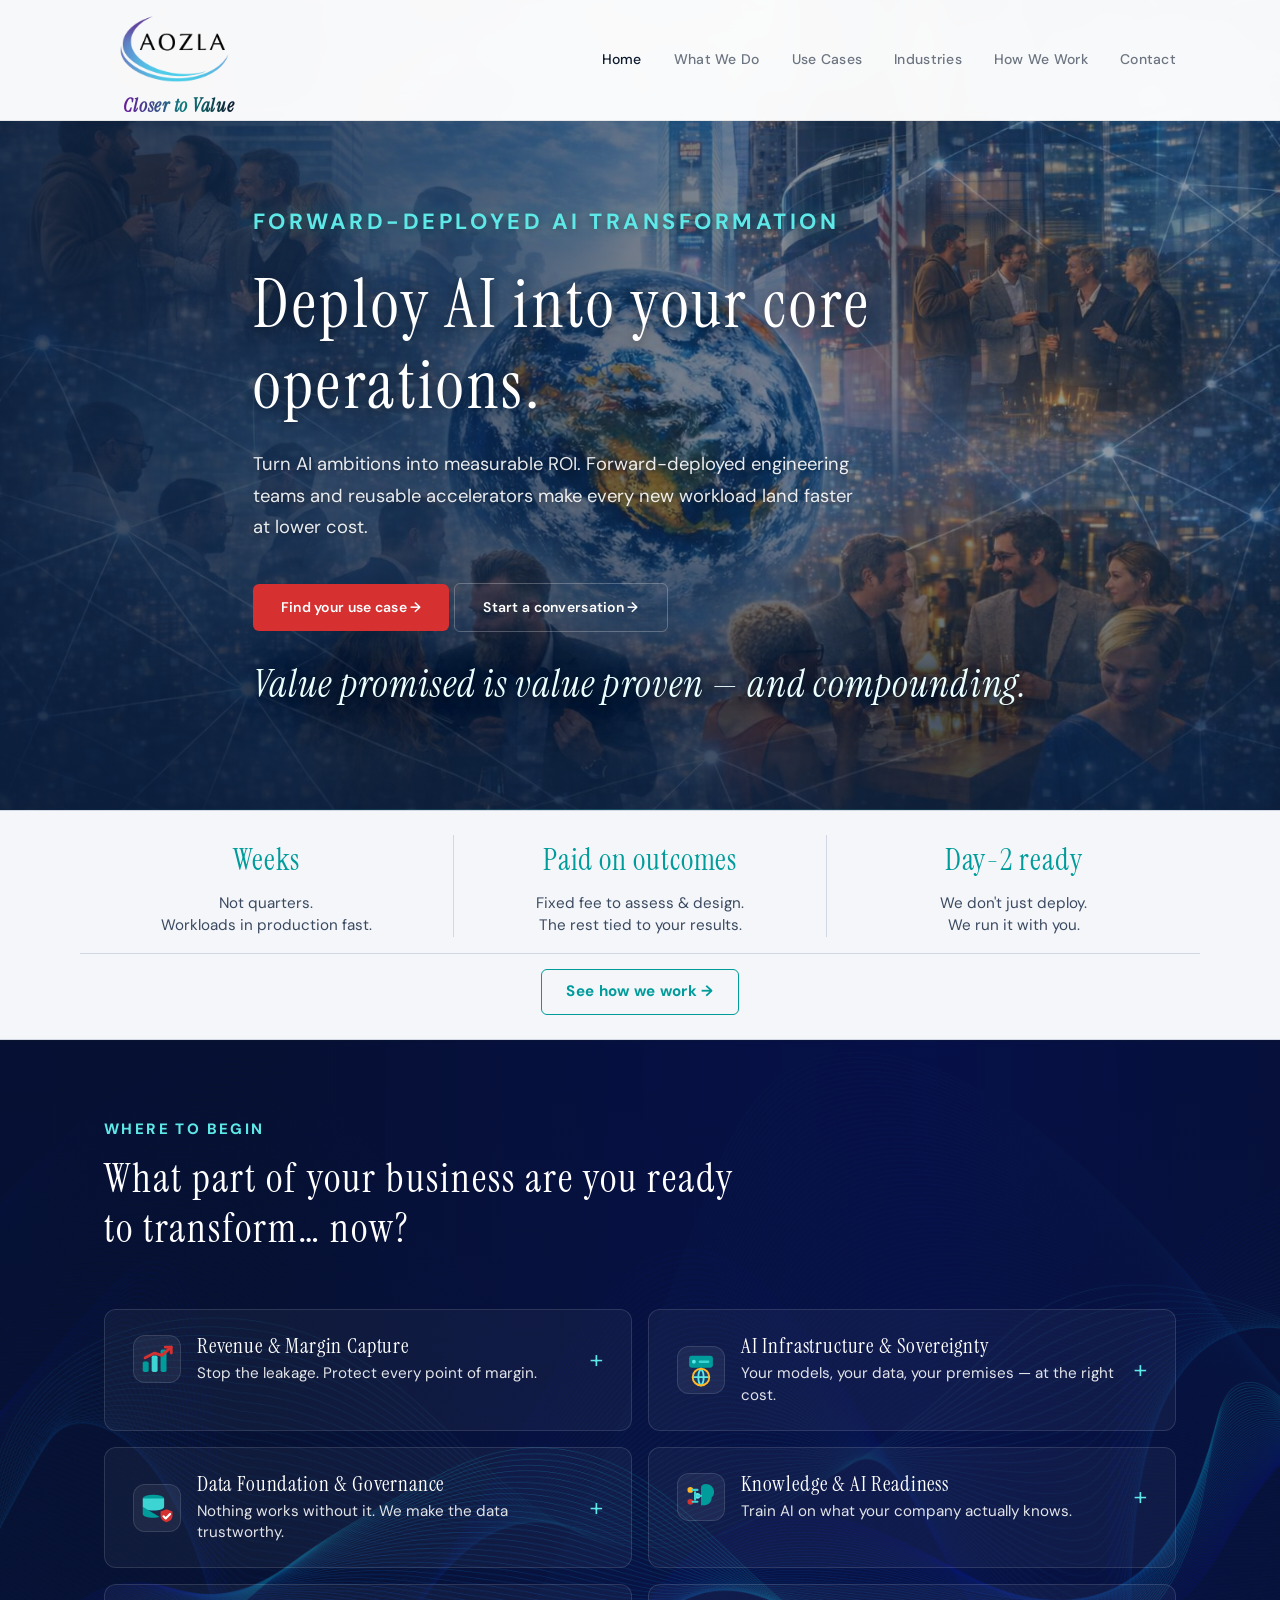
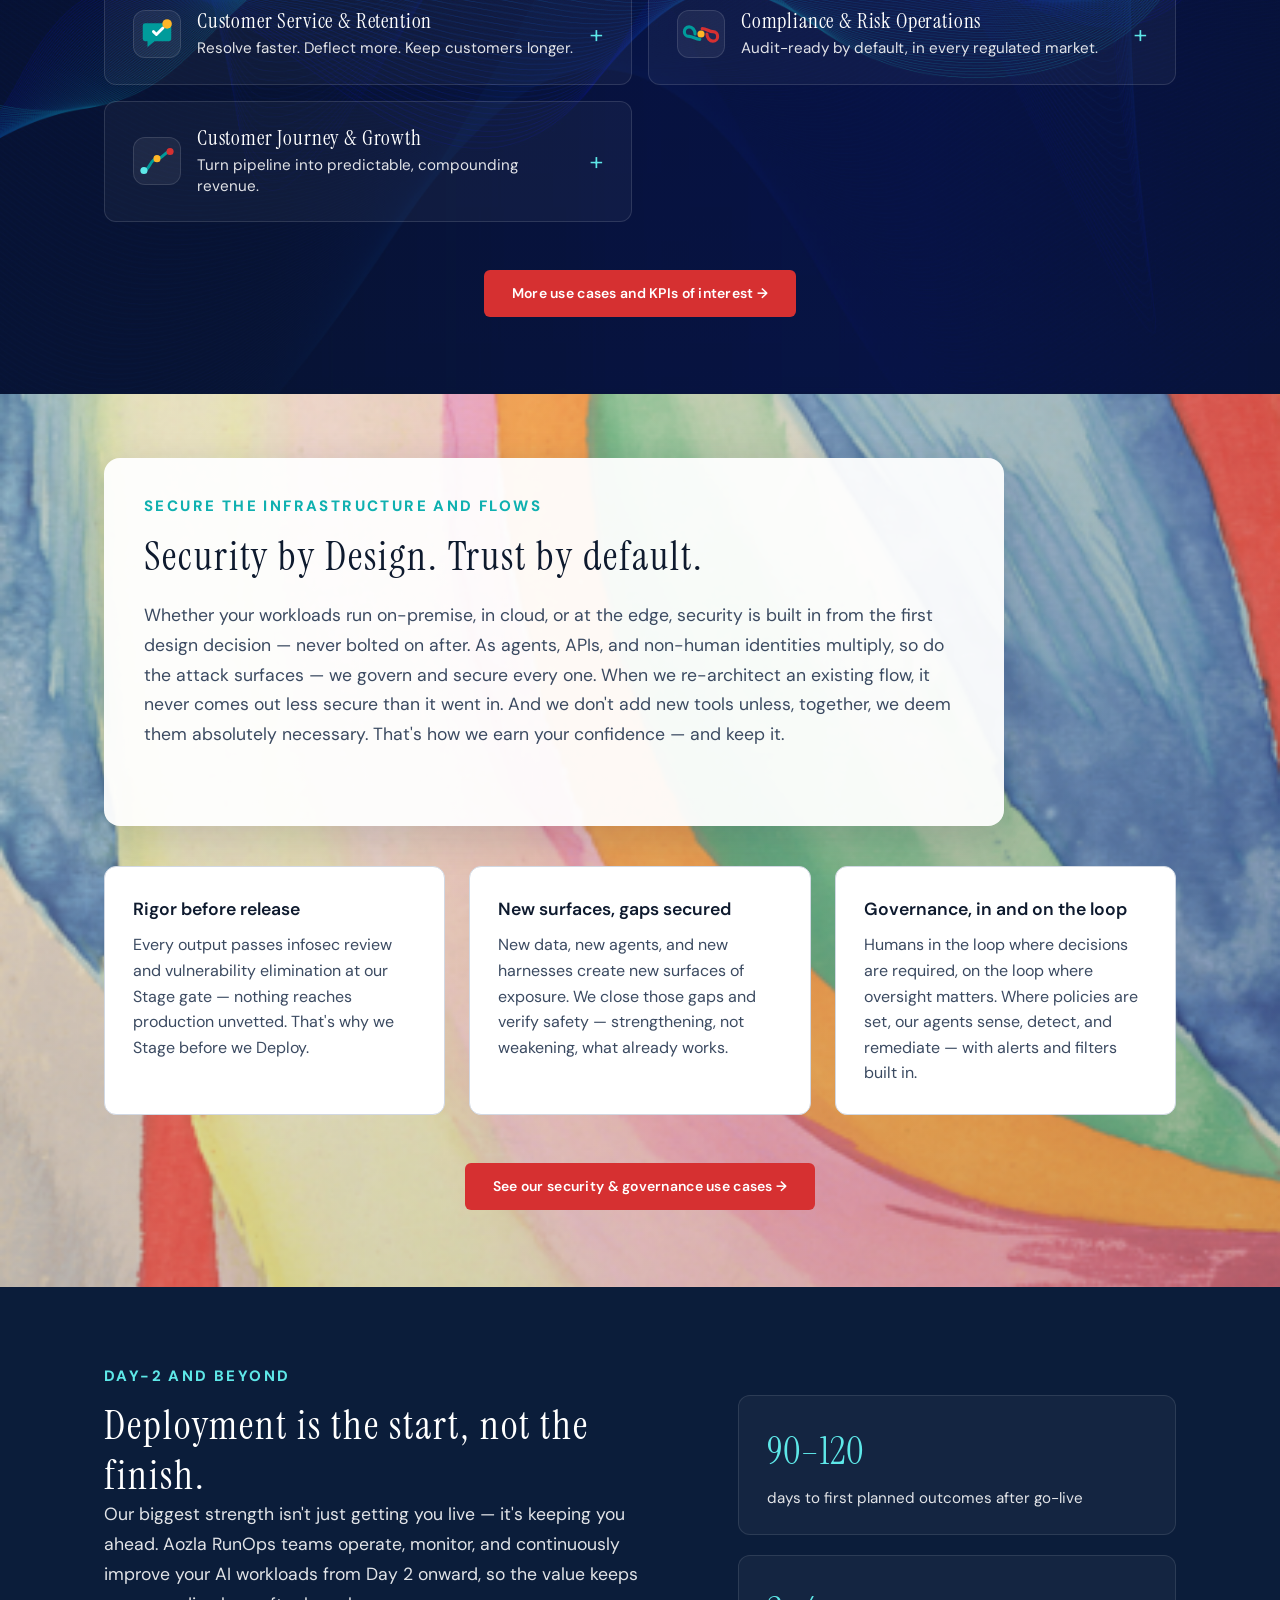
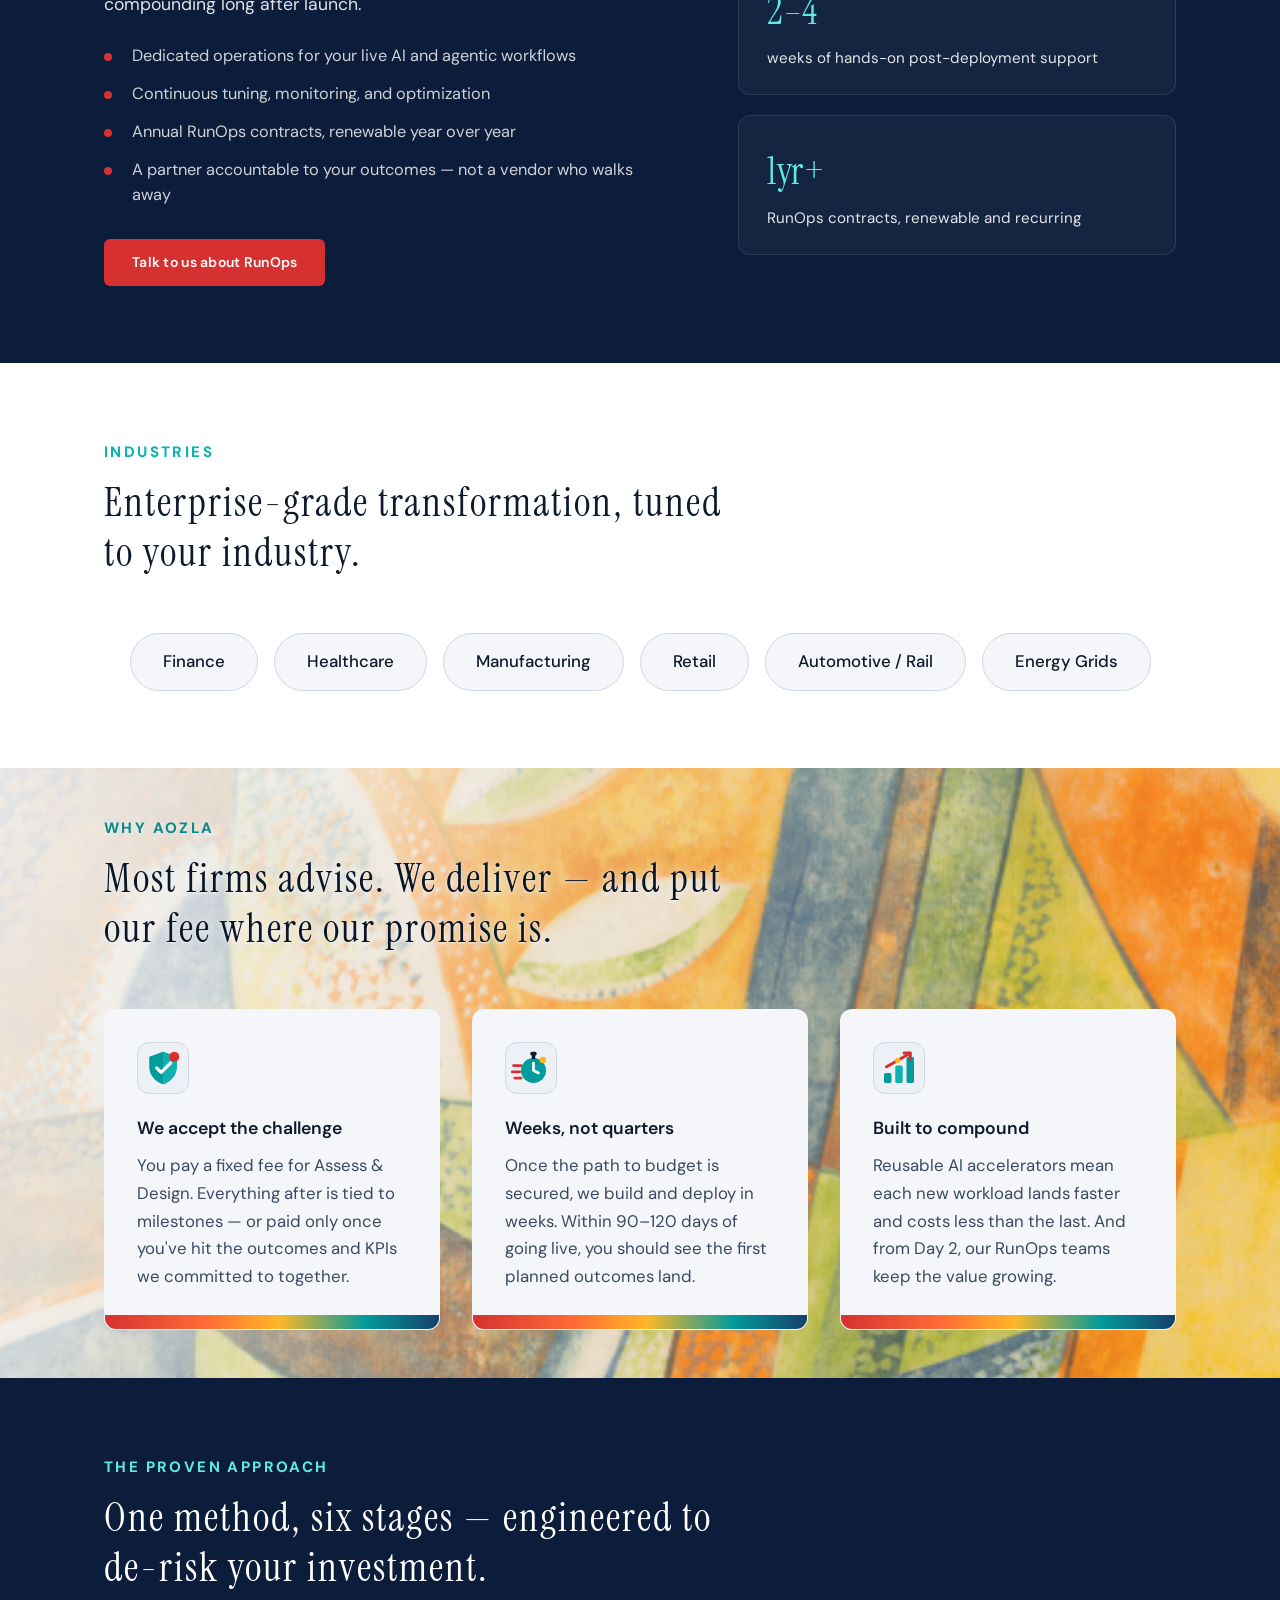
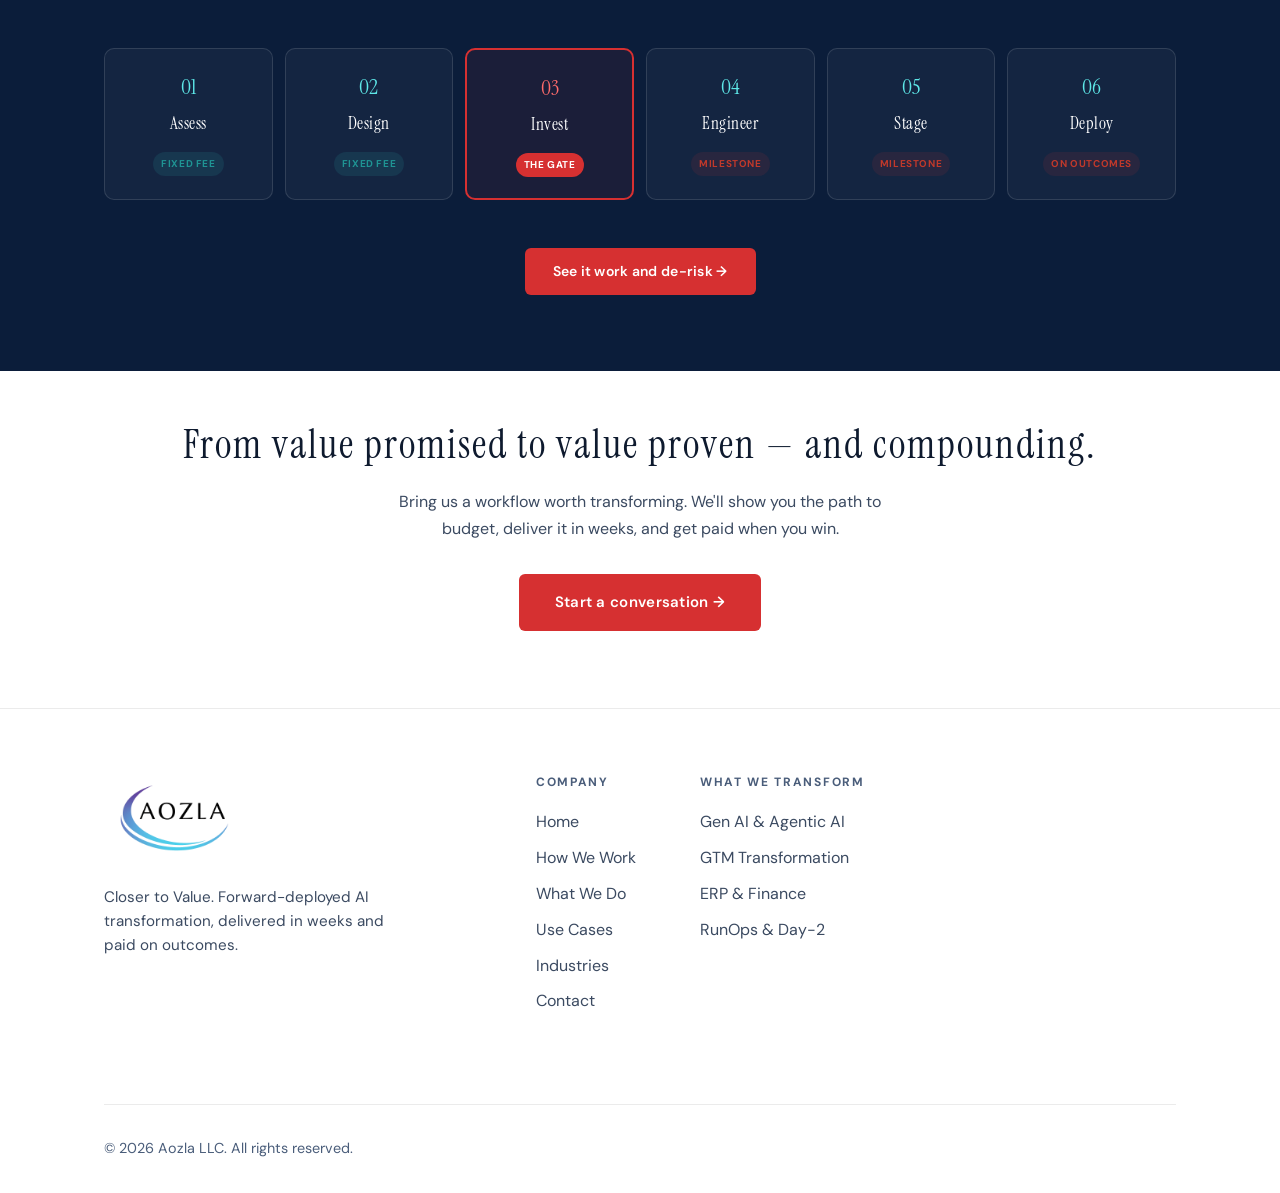
==== commit b6199d8b: "Add files via upload Logo update" ====
--- a/index.html
+++ b/index.html
@@ -16,7 +16,7 @@
   <link rel="preconnect" href="https://fonts.googleapis.com">
   <link rel="preconnect" href="https://fonts.gstatic.com" crossorigin>
   <link href="https://fonts.googleapis.com/css2?family=DM+Sans:ital,opsz,wght@0,9..40,300;0,9..40,400;0,9..40,500;0,9..40,600;0,9..40,700;1,9..40,400&family=Instrument+Serif:ital@0;1&display=swap" rel="stylesheet">
-  <link rel="stylesheet" href="styles.css?v=80">
+  <link rel="stylesheet" href="styles.css?v=81">
 
 <style>
 .nav-desktop{display:flex;gap:2rem;align-items:center;}
--- a/styles.css
+++ b/styles.css
@@ -84,18 +84,22 @@
 }
 .nav-logo-stacked {
   flex-direction: column;
-  align-items: flex-start;
-  gap: 0.1rem;
+  align-items: center;
+  gap: 0;
   line-height: 1;
 }
 .logo-tagline {
   font-family: var(--font-display);
   font-style: italic;
-  font-size: 1.15rem;
+  font-size: 1.2rem;
+  font-weight: 600;
   letter-spacing: 0.04em;
-  color: var(--teal-dark);
-  margin-top: -0.4rem;
-  margin-left: 0.15rem;
+  margin-top: -0.5rem;
+  background: linear-gradient(90deg, #6A1B9A 0%, #0E7C7C 55%, #0E1A2E 100%);
+  -webkit-background-clip: text;
+  background-clip: text;
+  -webkit-text-fill-color: transparent;
+  color: #0E1A2E;
 }
 .logo-mark {
   display: inline-flex;
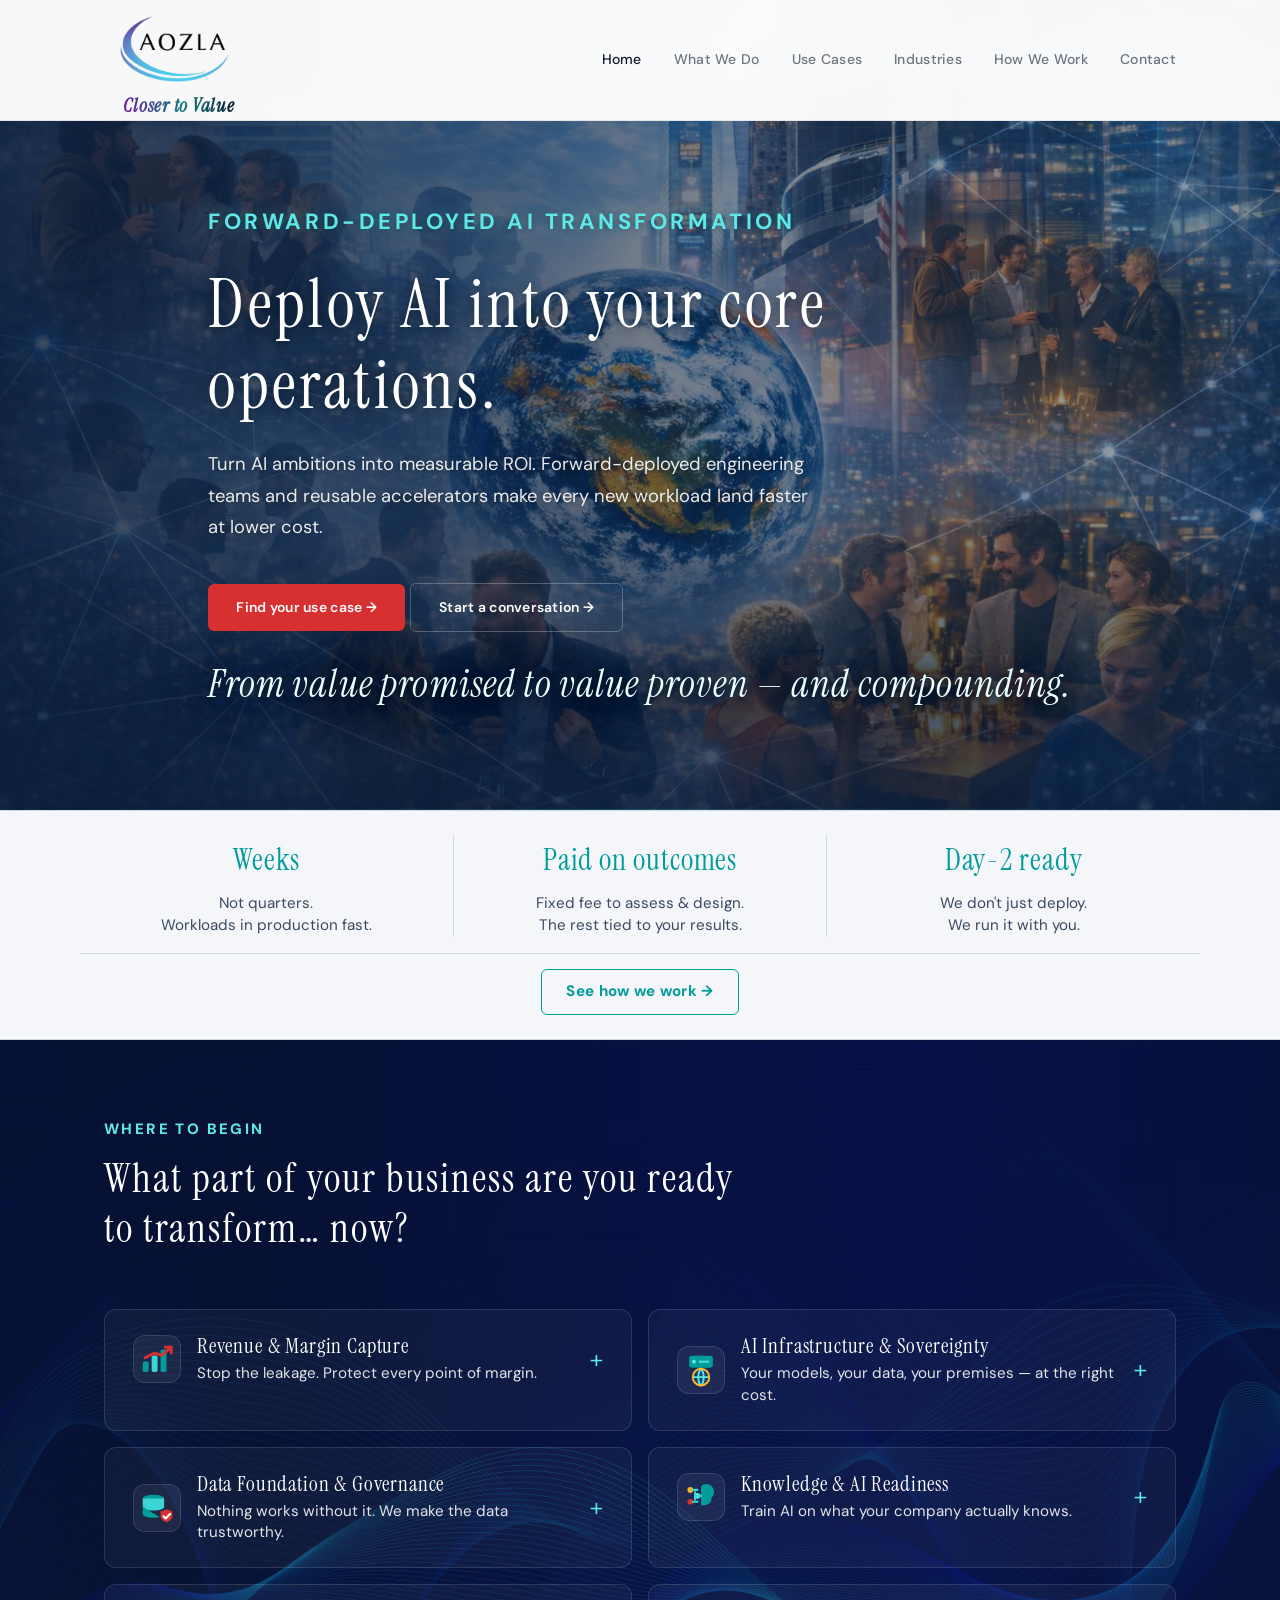
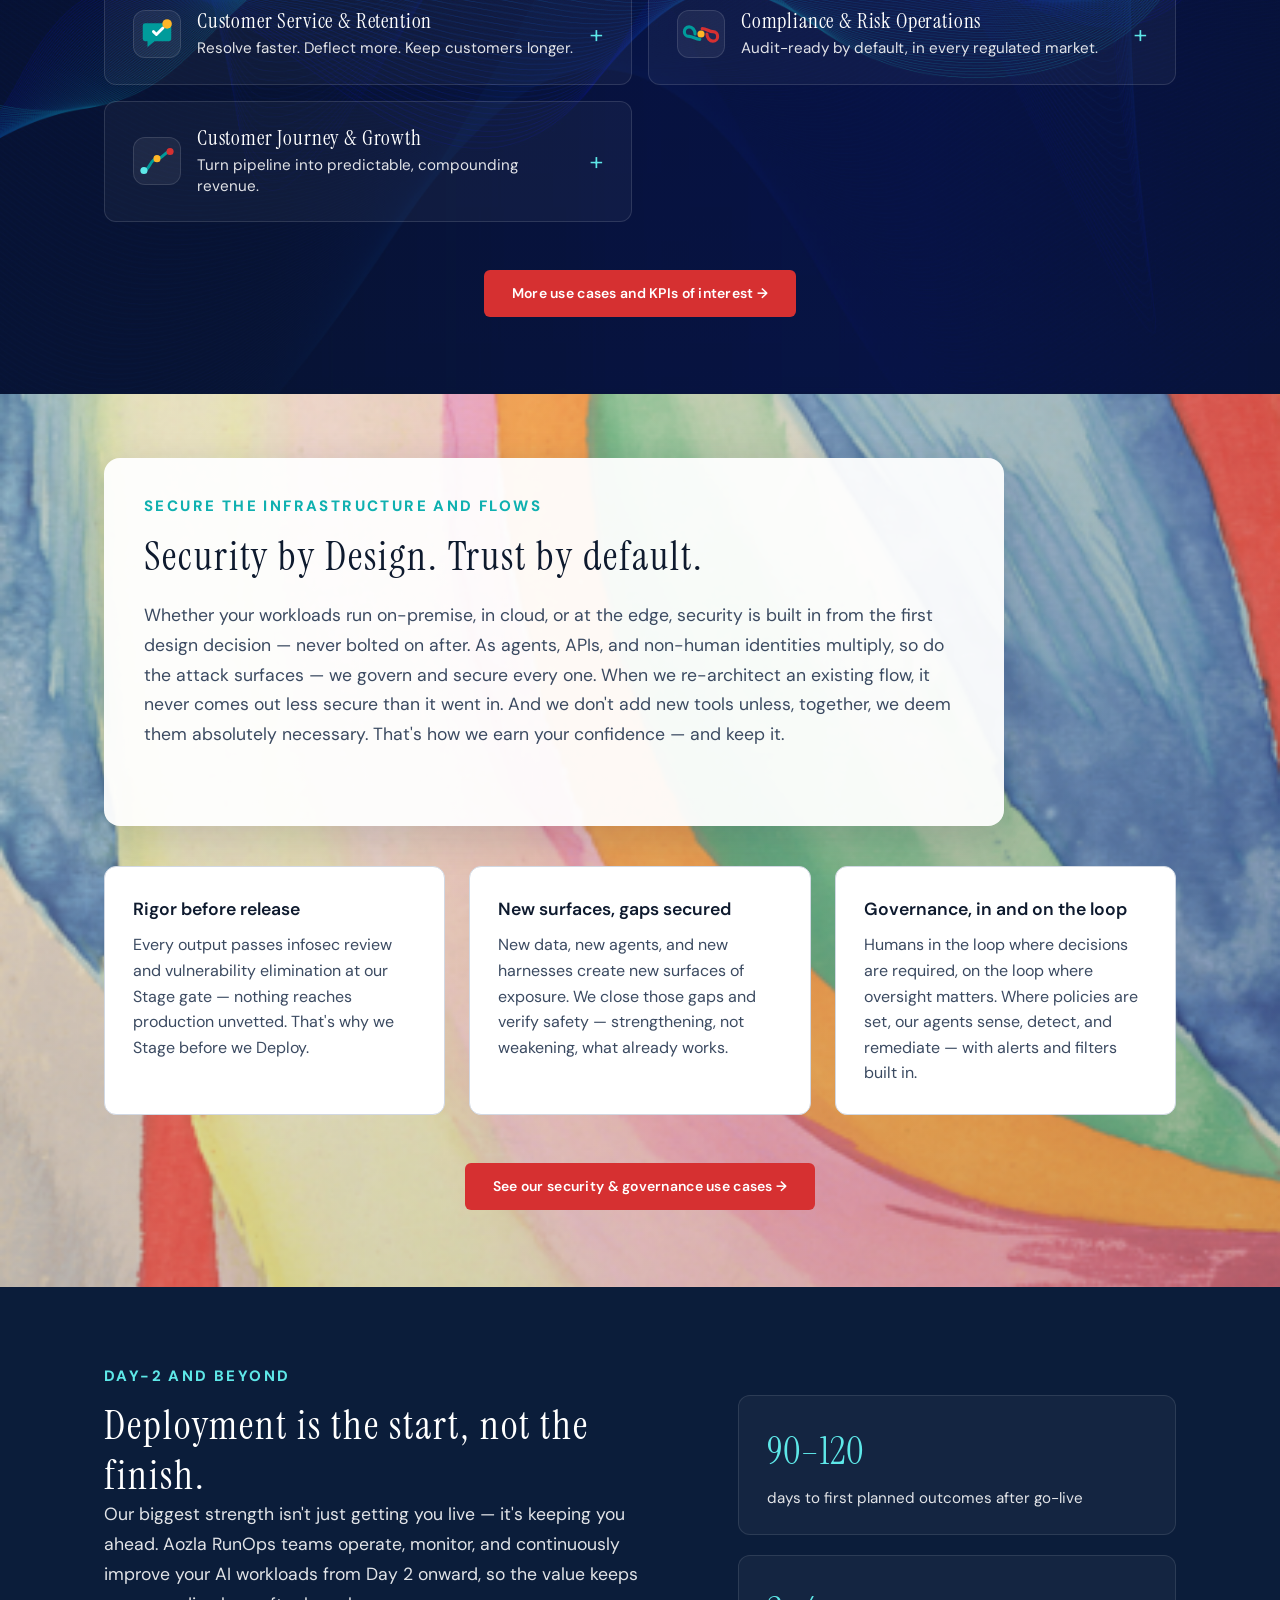
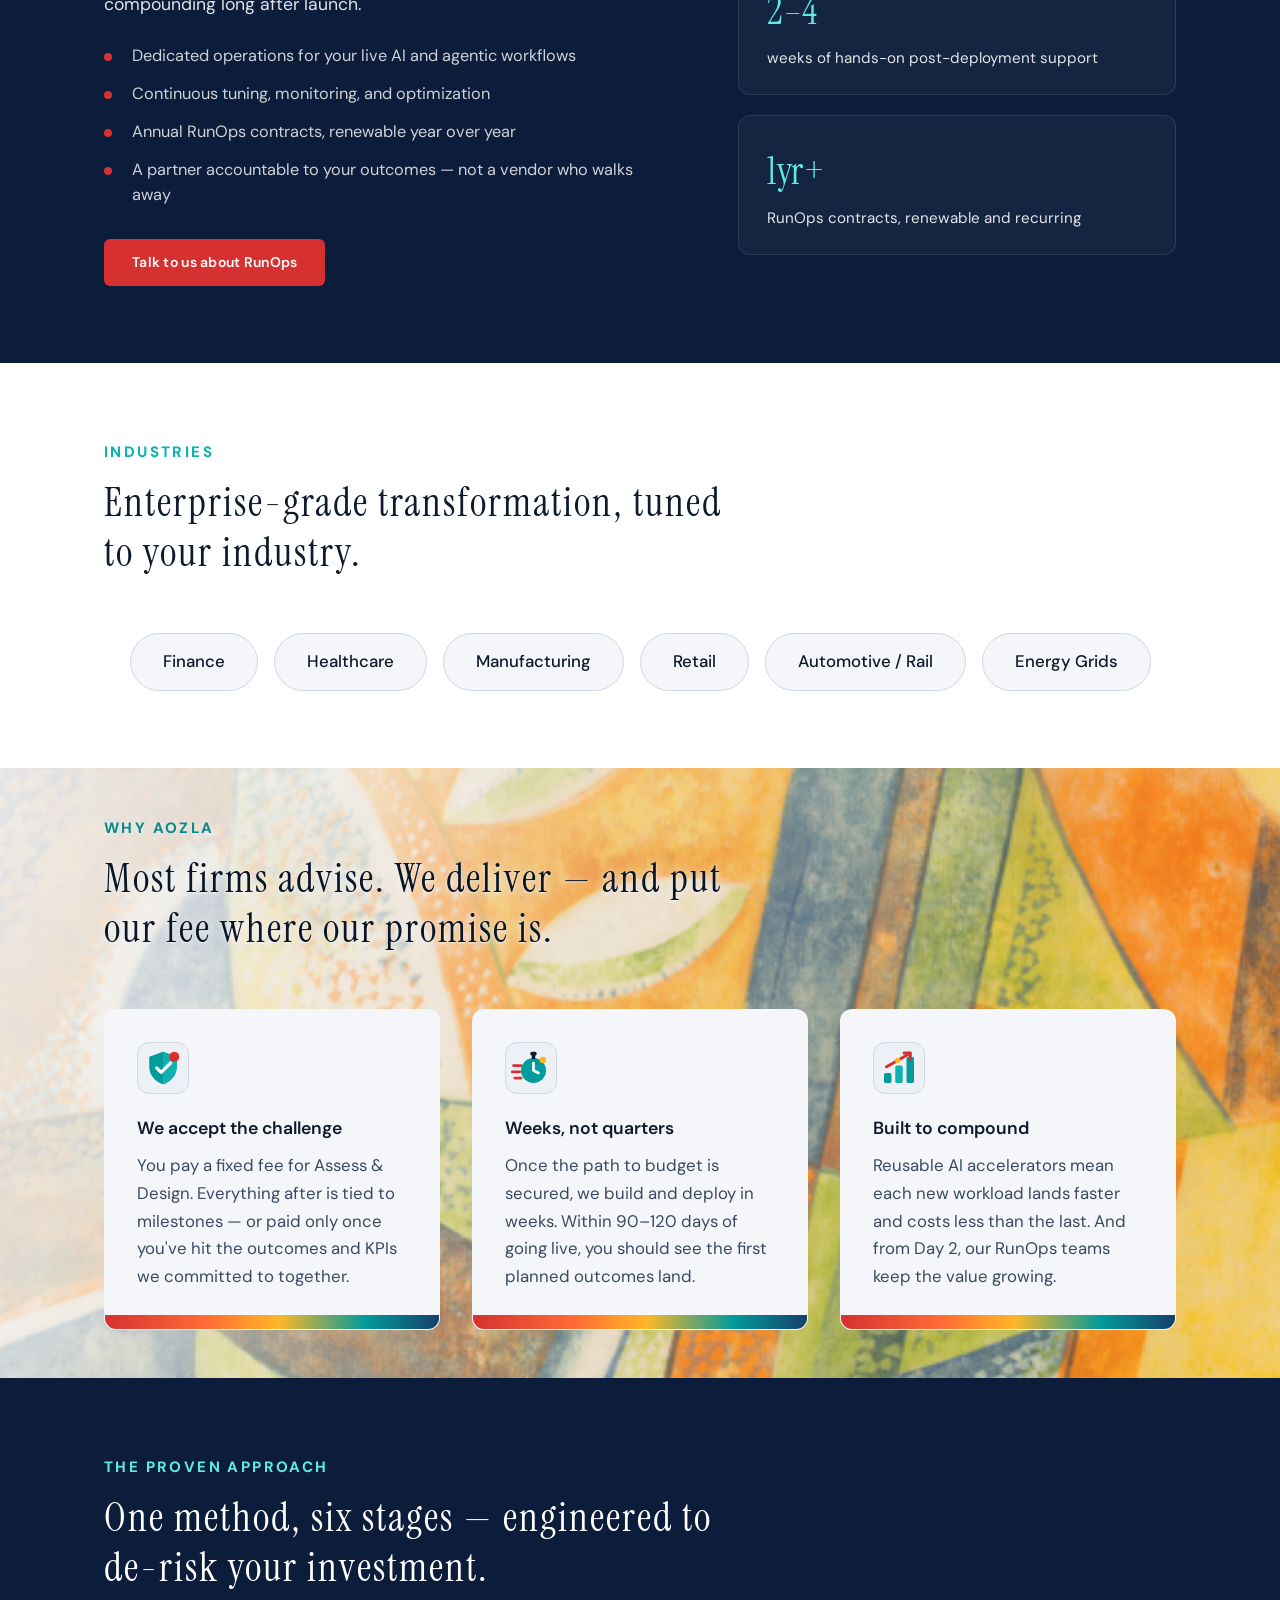
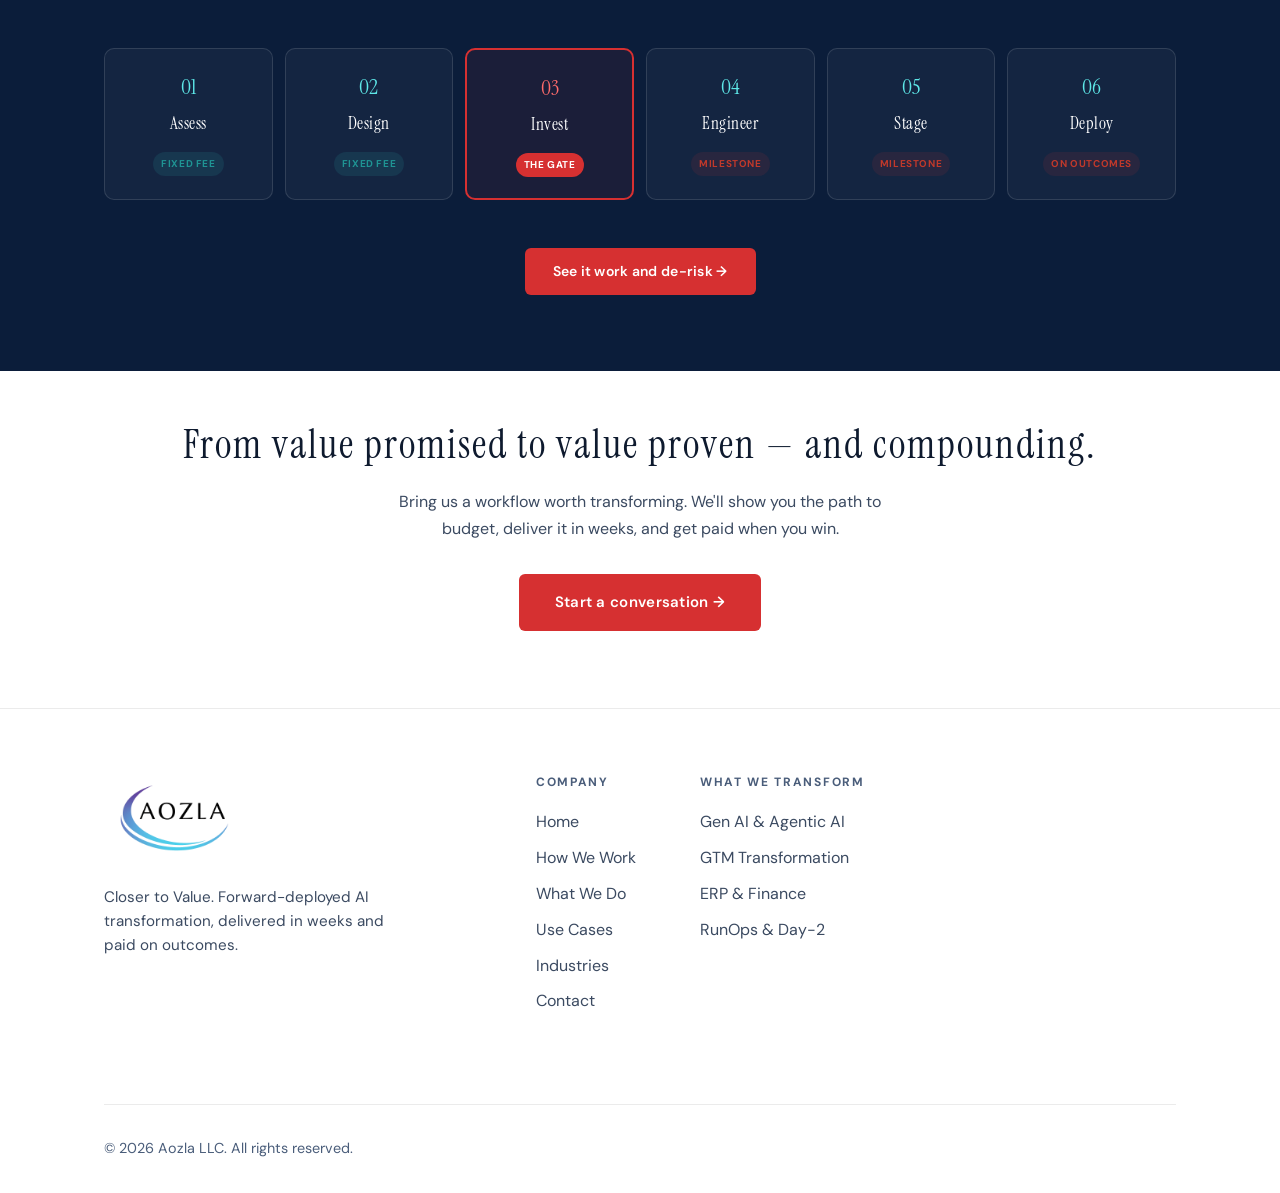
==== commit 40b1eaa6: "Add files via upload From Value promised to value proven - and compunding" ====
--- a/index.html
+++ b/index.html
@@ -16,7 +16,7 @@
   <link rel="preconnect" href="https://fonts.googleapis.com">
   <link rel="preconnect" href="https://fonts.gstatic.com" crossorigin>
   <link href="https://fonts.googleapis.com/css2?family=DM+Sans:ital,opsz,wght@0,9..40,300;0,9..40,400;0,9..40,500;0,9..40,600;0,9..40,700;1,9..40,400&family=Instrument+Serif:ital@0;1&display=swap" rel="stylesheet">
-  <link rel="stylesheet" href="styles.css?v=81">
+  <link rel="stylesheet" href="styles.css?v=82">
 
 <style>
 .nav-desktop{display:flex;gap:2rem;align-items:center;}
@@ -115,7 +115,7 @@
         <a href="use-cases.html" class="btn btn-primary">Find your use case &rarr;</a>
         <a href="contact.html" class="btn btn-outline">Start a conversation &rarr;</a>
       </div>
-      <p class="hero-arc hero-arc-below">Value promised is value proven &mdash; and compounding.</p>
+      <p class="hero-arc hero-arc-below">From value promised to value proven &mdash; and compounding.</p>
     </div>
   </header>
 
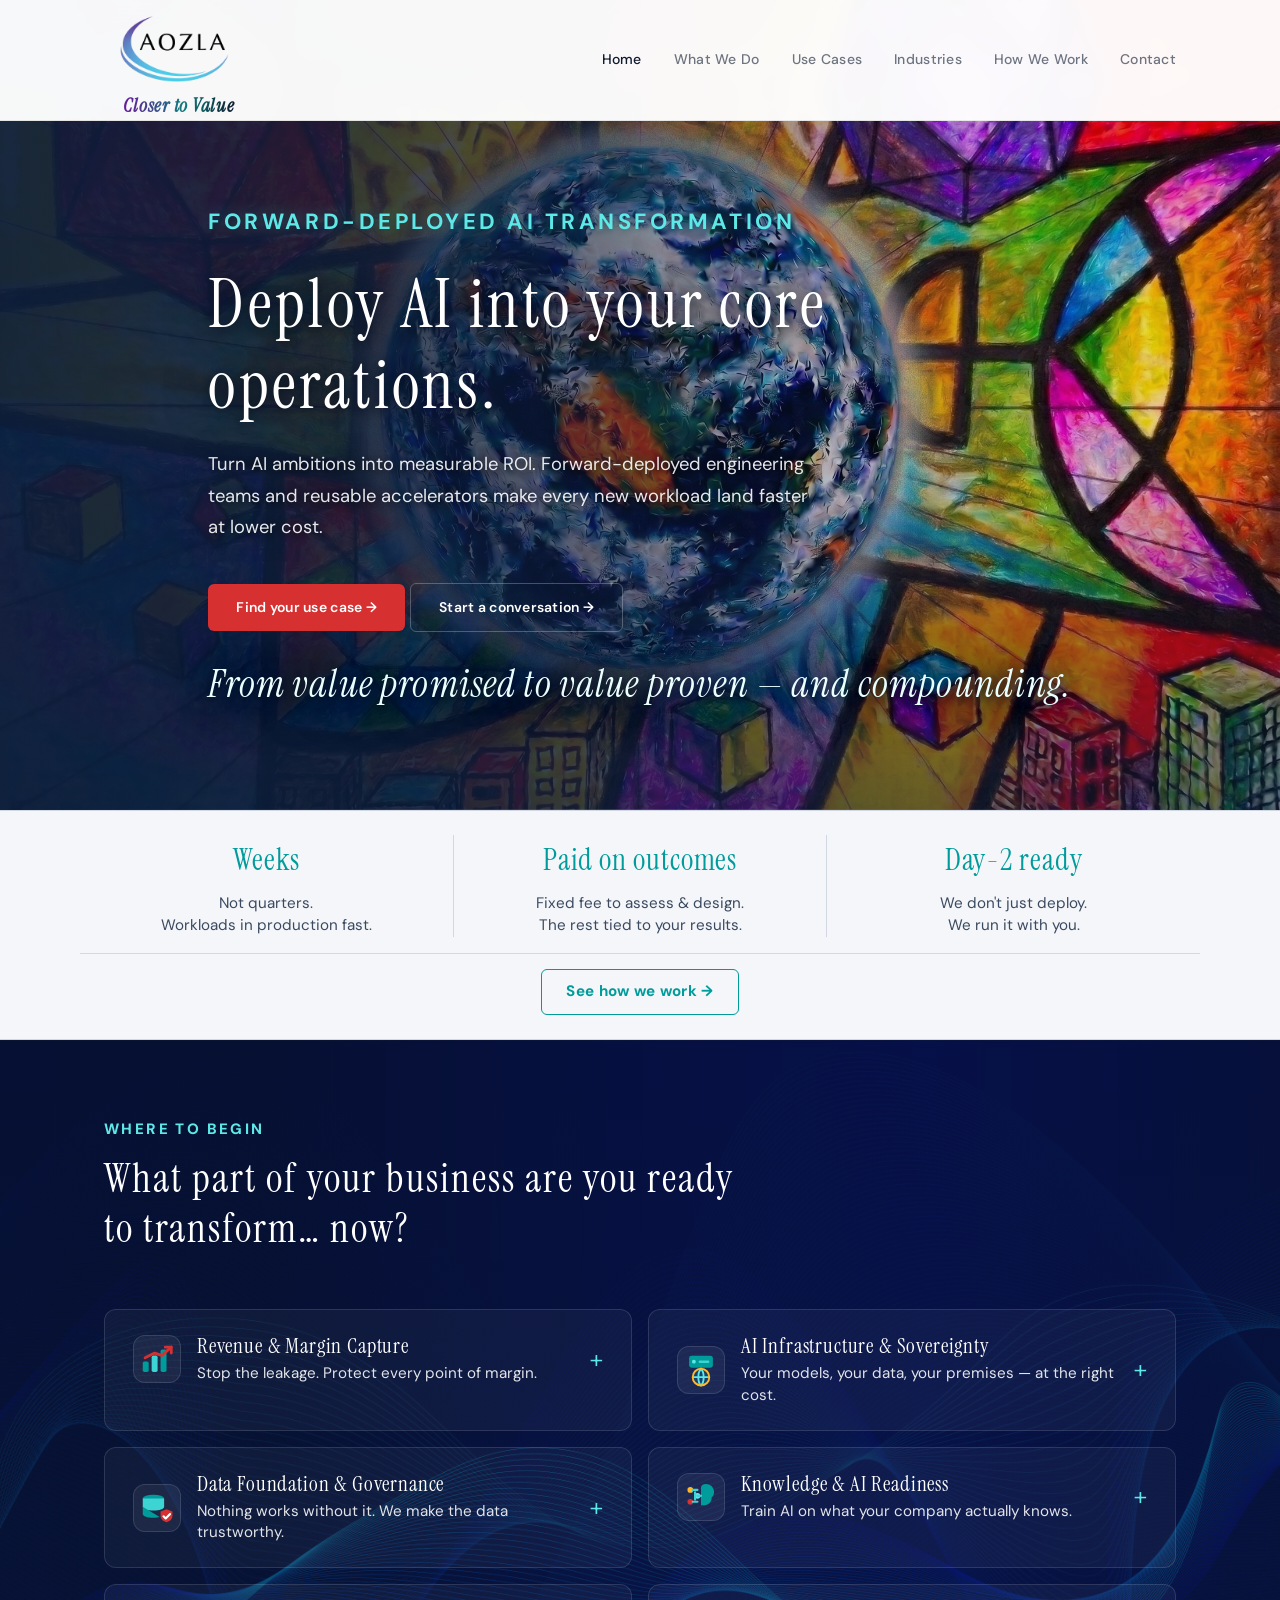
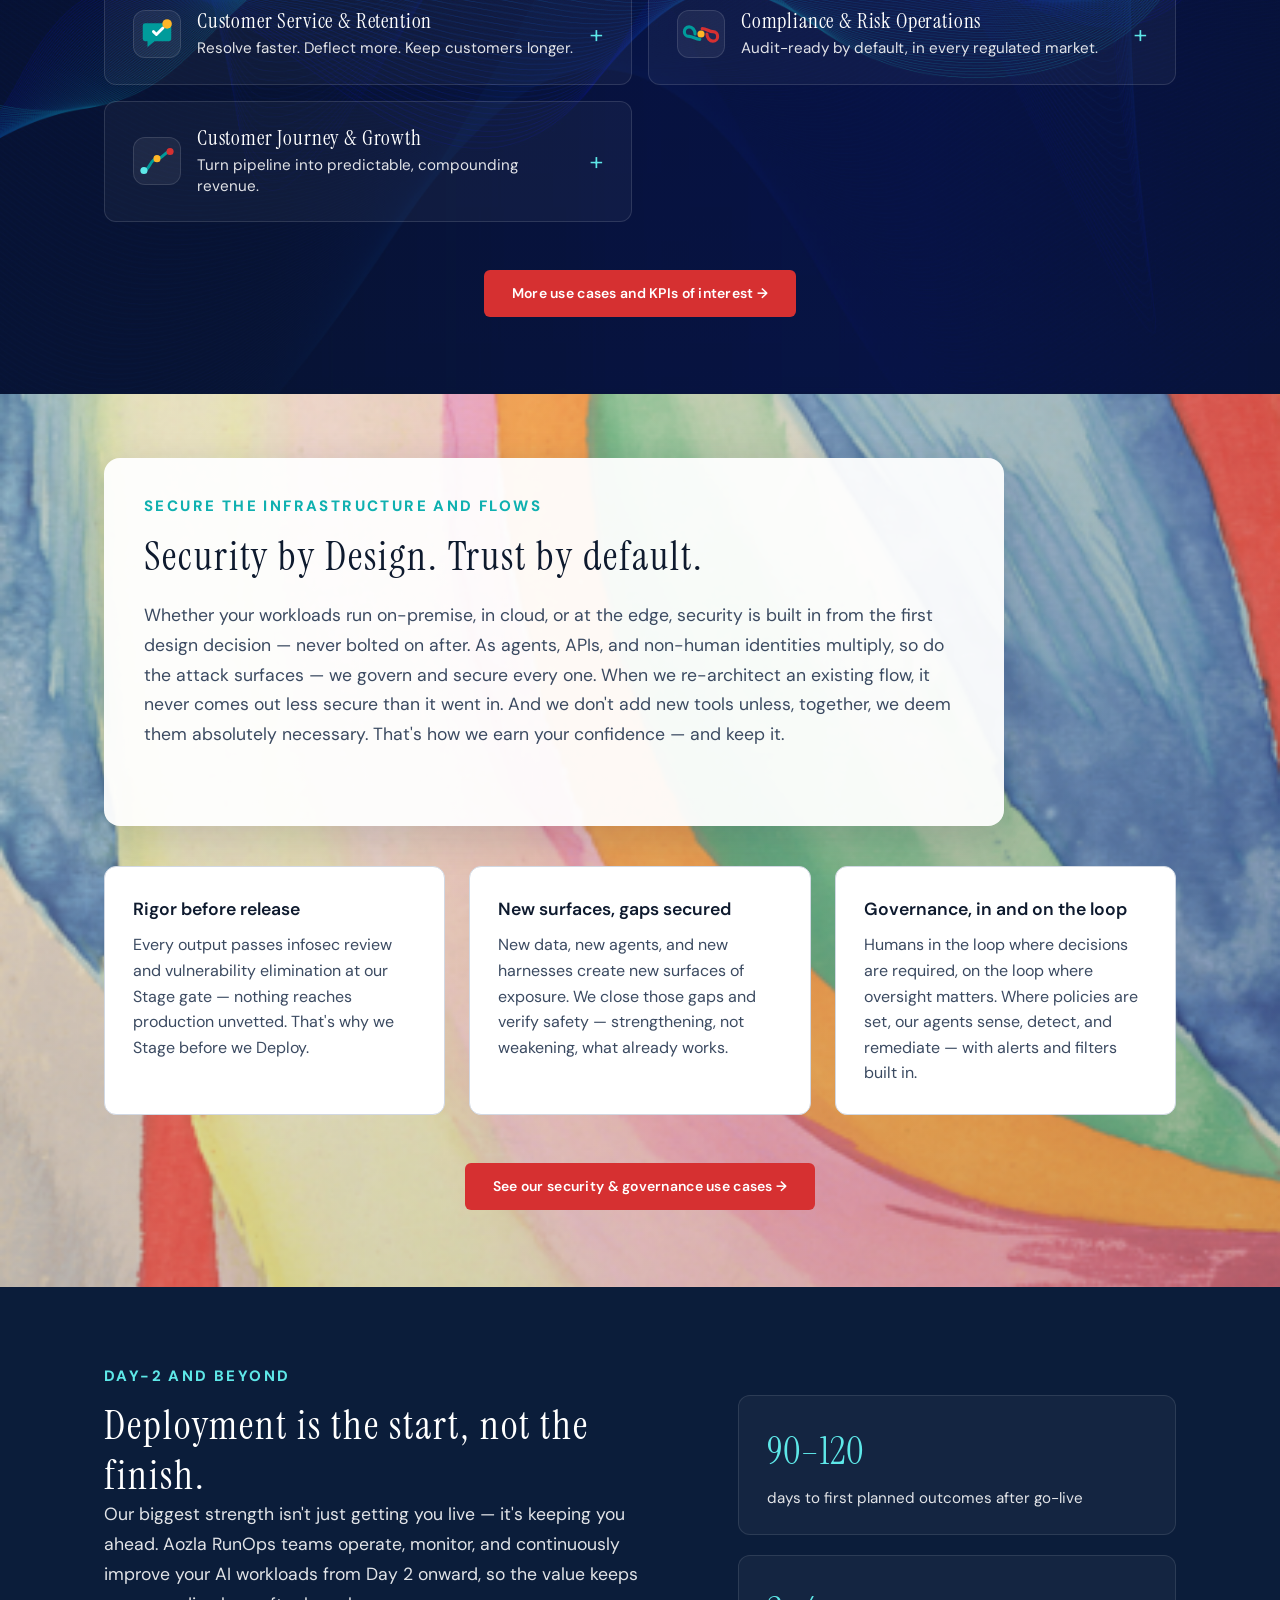
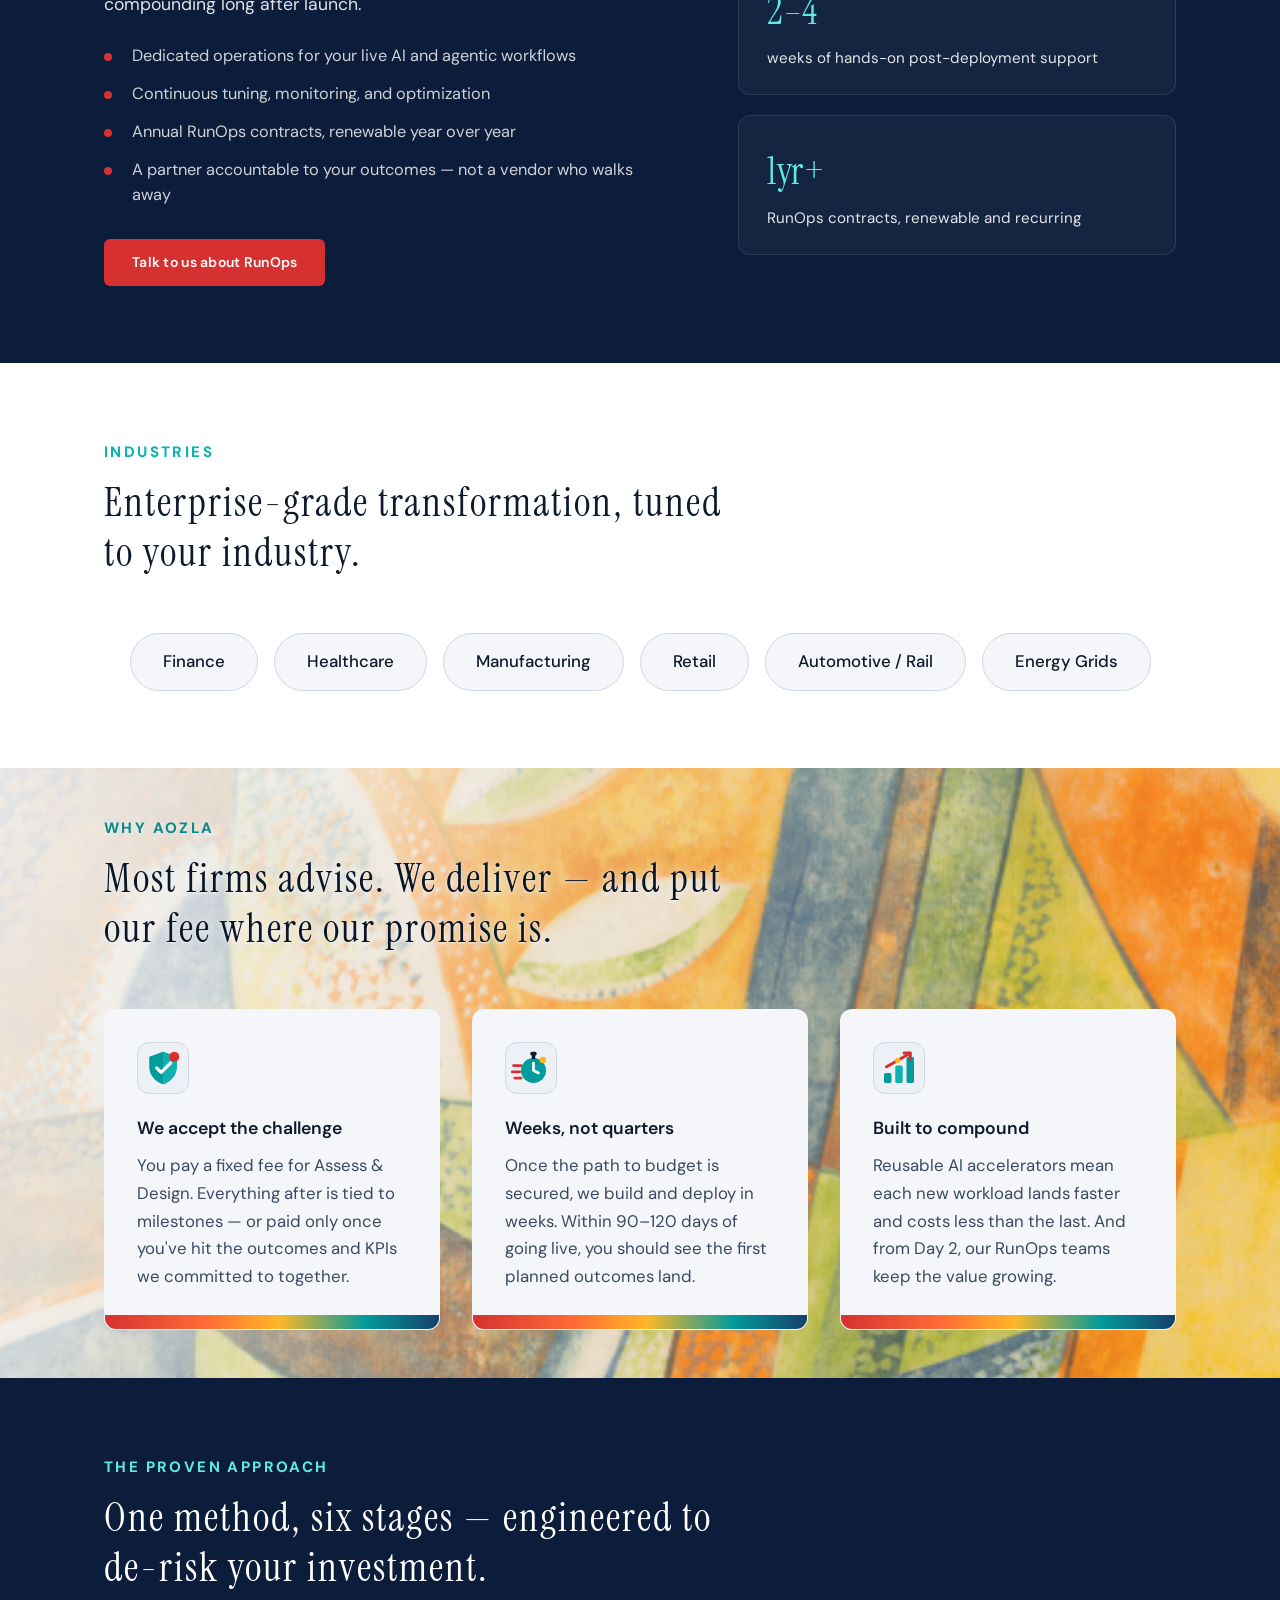
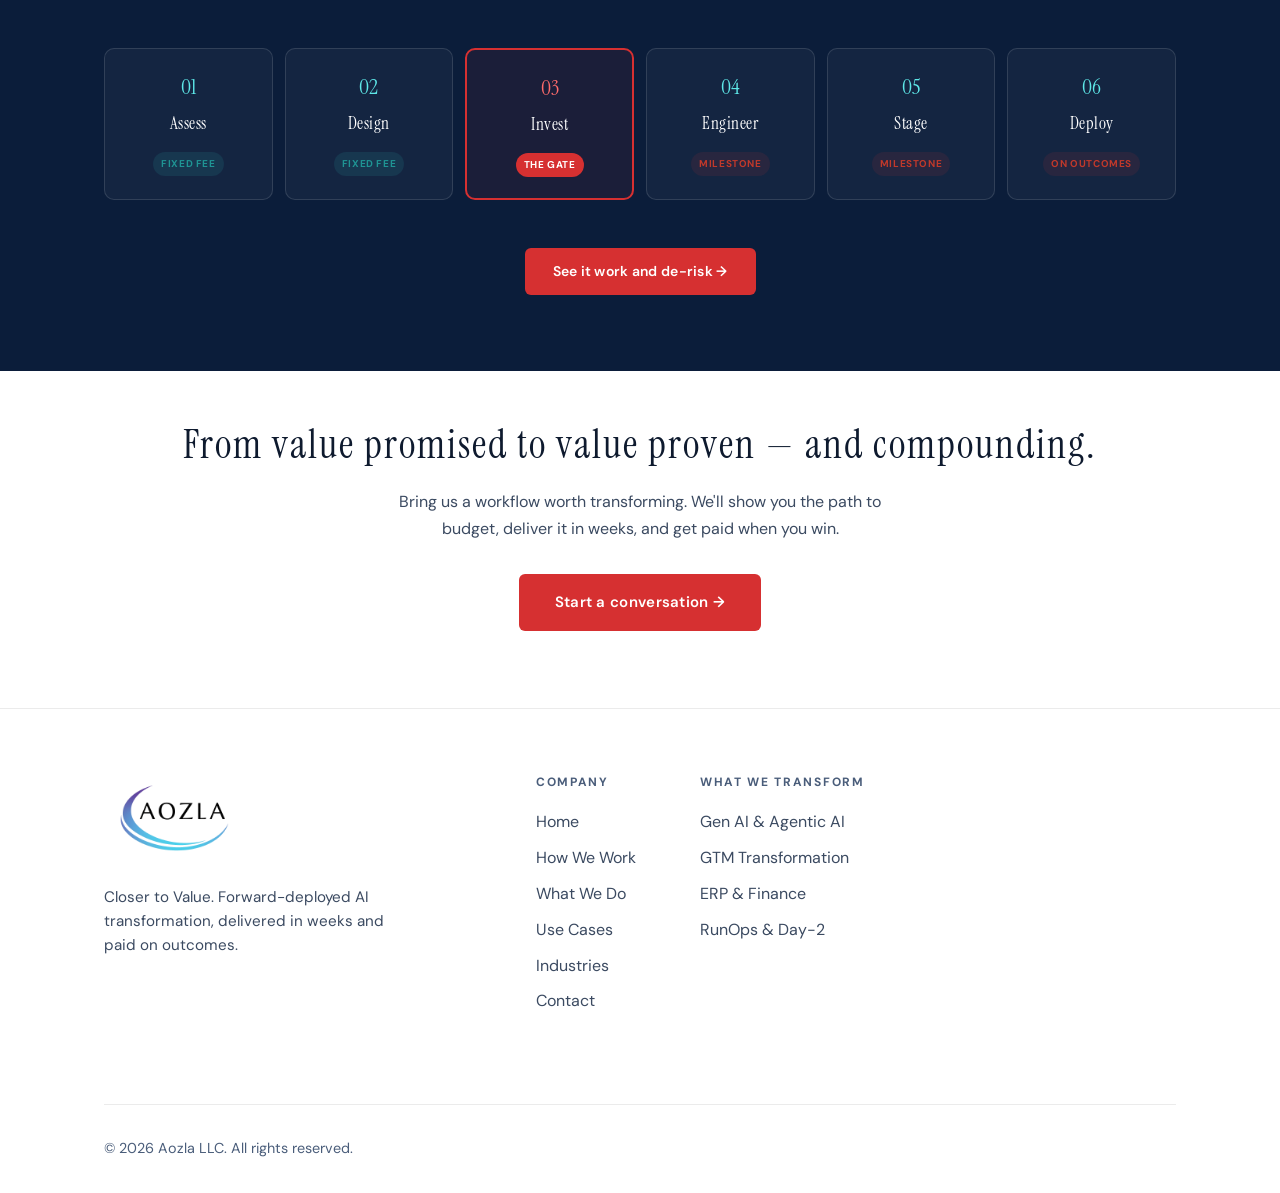
==== commit bddb07db: "Add files via upload Updated the style.css to v83. Changed the hero image and made it lighter" ====
--- a/index.html
+++ b/index.html
@@ -16,7 +16,7 @@
   <link rel="preconnect" href="https://fonts.googleapis.com">
   <link rel="preconnect" href="https://fonts.gstatic.com" crossorigin>
   <link href="https://fonts.googleapis.com/css2?family=DM+Sans:ital,opsz,wght@0,9..40,300;0,9..40,400;0,9..40,500;0,9..40,600;0,9..40,700;1,9..40,400&family=Instrument+Serif:ital@0;1&display=swap" rel="stylesheet">
-  <link rel="stylesheet" href="styles.css?v=82">
+  <link rel="stylesheet" href="styles.css?v=83">
 
 <style>
 .nav-desktop{display:flex;gap:2rem;align-items:center;}
--- a/styles.css
+++ b/styles.css
@@ -191,8 +191,8 @@
 .hero-bg {
   position: absolute;
   inset: 0;
-  background: url('hero-bg.png') center center / cover no-repeat;
-  opacity: 0.65;
+  background: url('hero-bg-1.jpg') center center / cover no-repeat;
+  opacity: 0.9;
   pointer-events: none;
 }
 .hero::before {
@@ -200,8 +200,16 @@
   position: absolute;
   inset: 0;
   background:
-    linear-gradient(to right, rgba(11,29,58,0.7) 0%, rgba(11,29,58,0.45) 40%, rgba(11,29,58,0.2) 65%, rgba(11,29,58,0.1) 100%),
-    linear-gradient(to top, rgba(11,29,58,0.6) 0%, transparent 40%);
+    /* Left scrim: strong behind the text column, feathers out so the globe + right side stay vibrant */
+    linear-gradient(to right,
+      rgba(11,29,58,0.94) 0%,
+      rgba(11,29,58,0.88) 20%,
+      rgba(11,29,58,0.70) 38%,
+      rgba(11,29,58,0.38) 55%,
+      rgba(11,29,58,0.10) 72%,
+      rgba(11,29,58,0) 85%),
+    /* Gentle floor to ground the hero and seat the promise band below it */
+    linear-gradient(to top, rgba(11,29,58,0.55) 0%, rgba(11,29,58,0) 42%);
   z-index: 1;
   pointer-events: none;
 }
@@ -236,7 +244,10 @@
   color: var(--white);
   margin-bottom: 1.5rem;
   max-width: 700px;
-  text-shadow: 0 2px 12px rgba(0,0,0,0.5);
+  text-shadow:
+    0 0 22px rgba(11,29,58,0.7),
+    0 0 44px rgba(11,29,58,0.55),
+    0 2px 12px rgba(0,0,0,0.55);
 }
 .hero-subtitle {
   font-size: clamp(1rem, 1.8vw, 1.15rem);
@@ -244,7 +255,10 @@
   color: rgba(255,255,255,0.9);
   max-width: 600px;
   margin-bottom: 2.5rem;
-  text-shadow: 0 1px 6px rgba(0,0,0,0.4);
+  text-shadow:
+    0 0 16px rgba(11,29,58,0.75),
+    0 0 30px rgba(11,29,58,0.6),
+    0 1px 8px rgba(0,0,0,0.5);
 }
 }
 .hero-actions {
